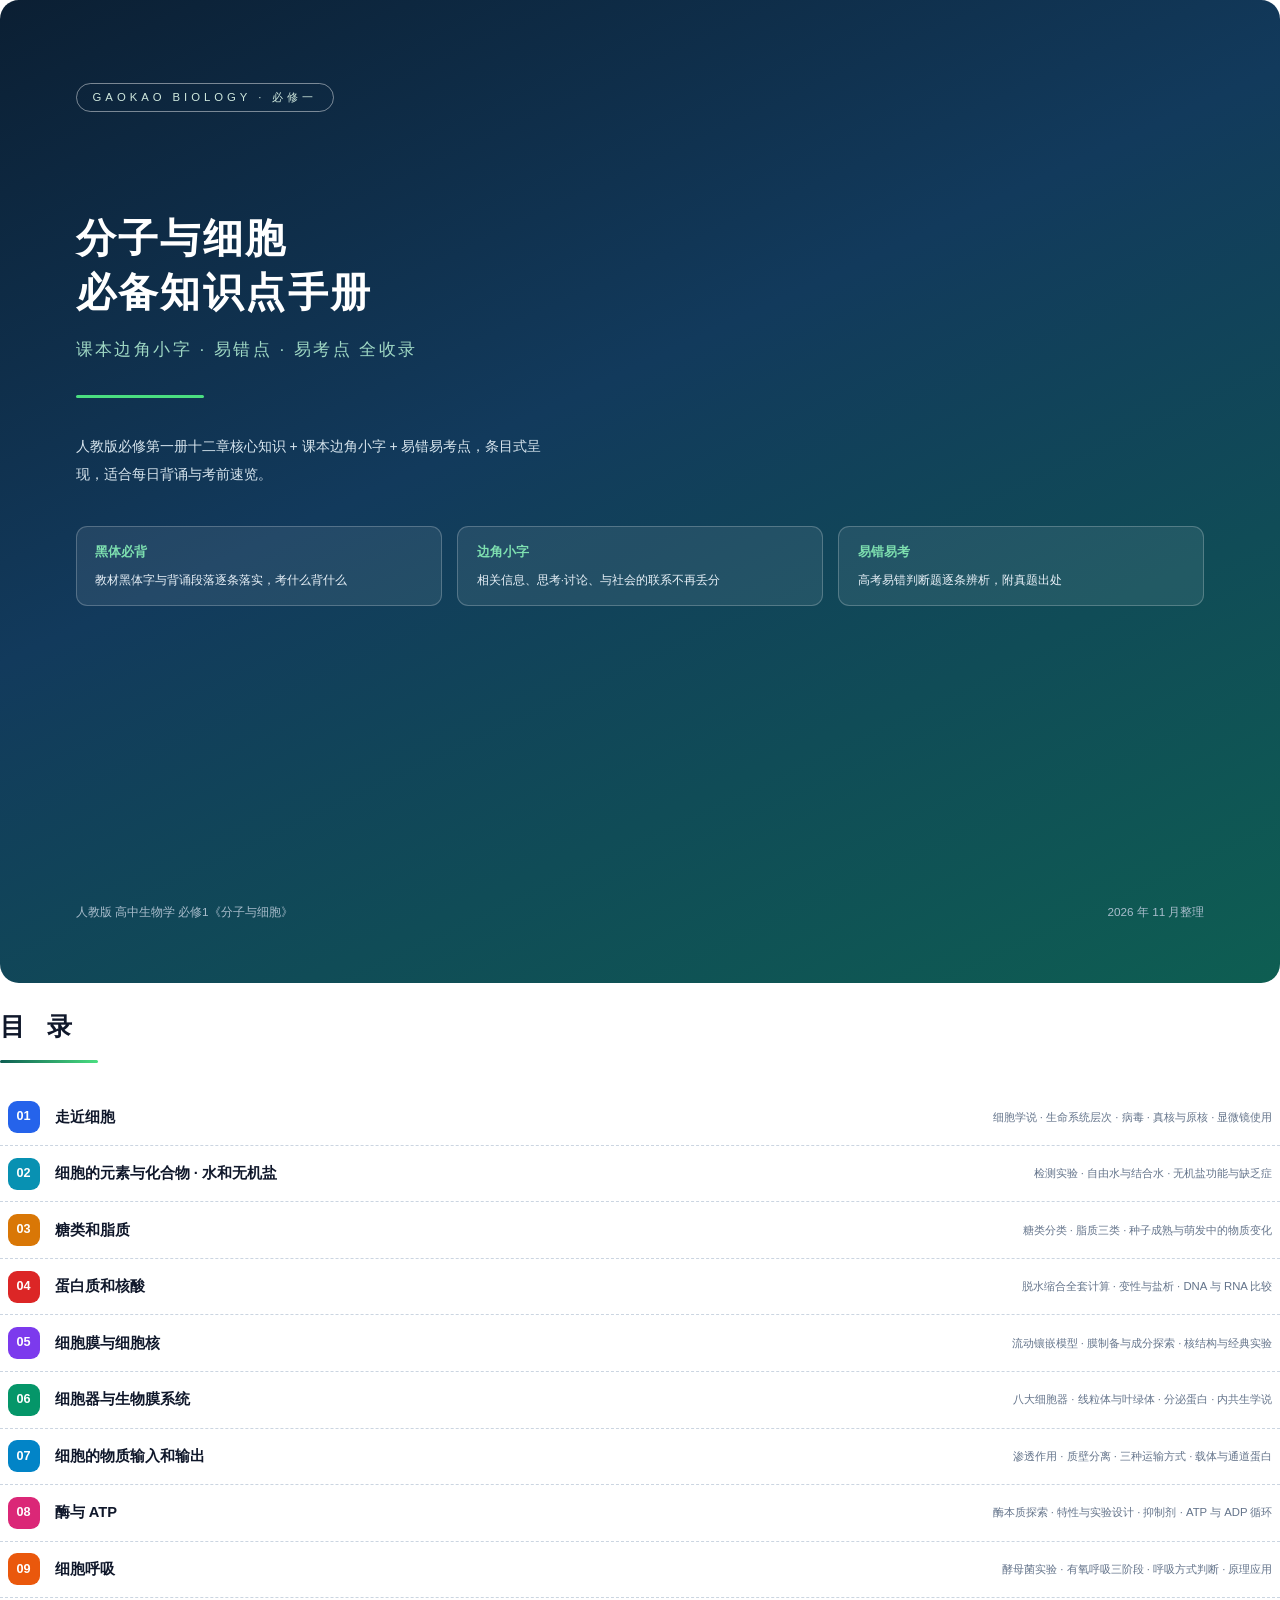
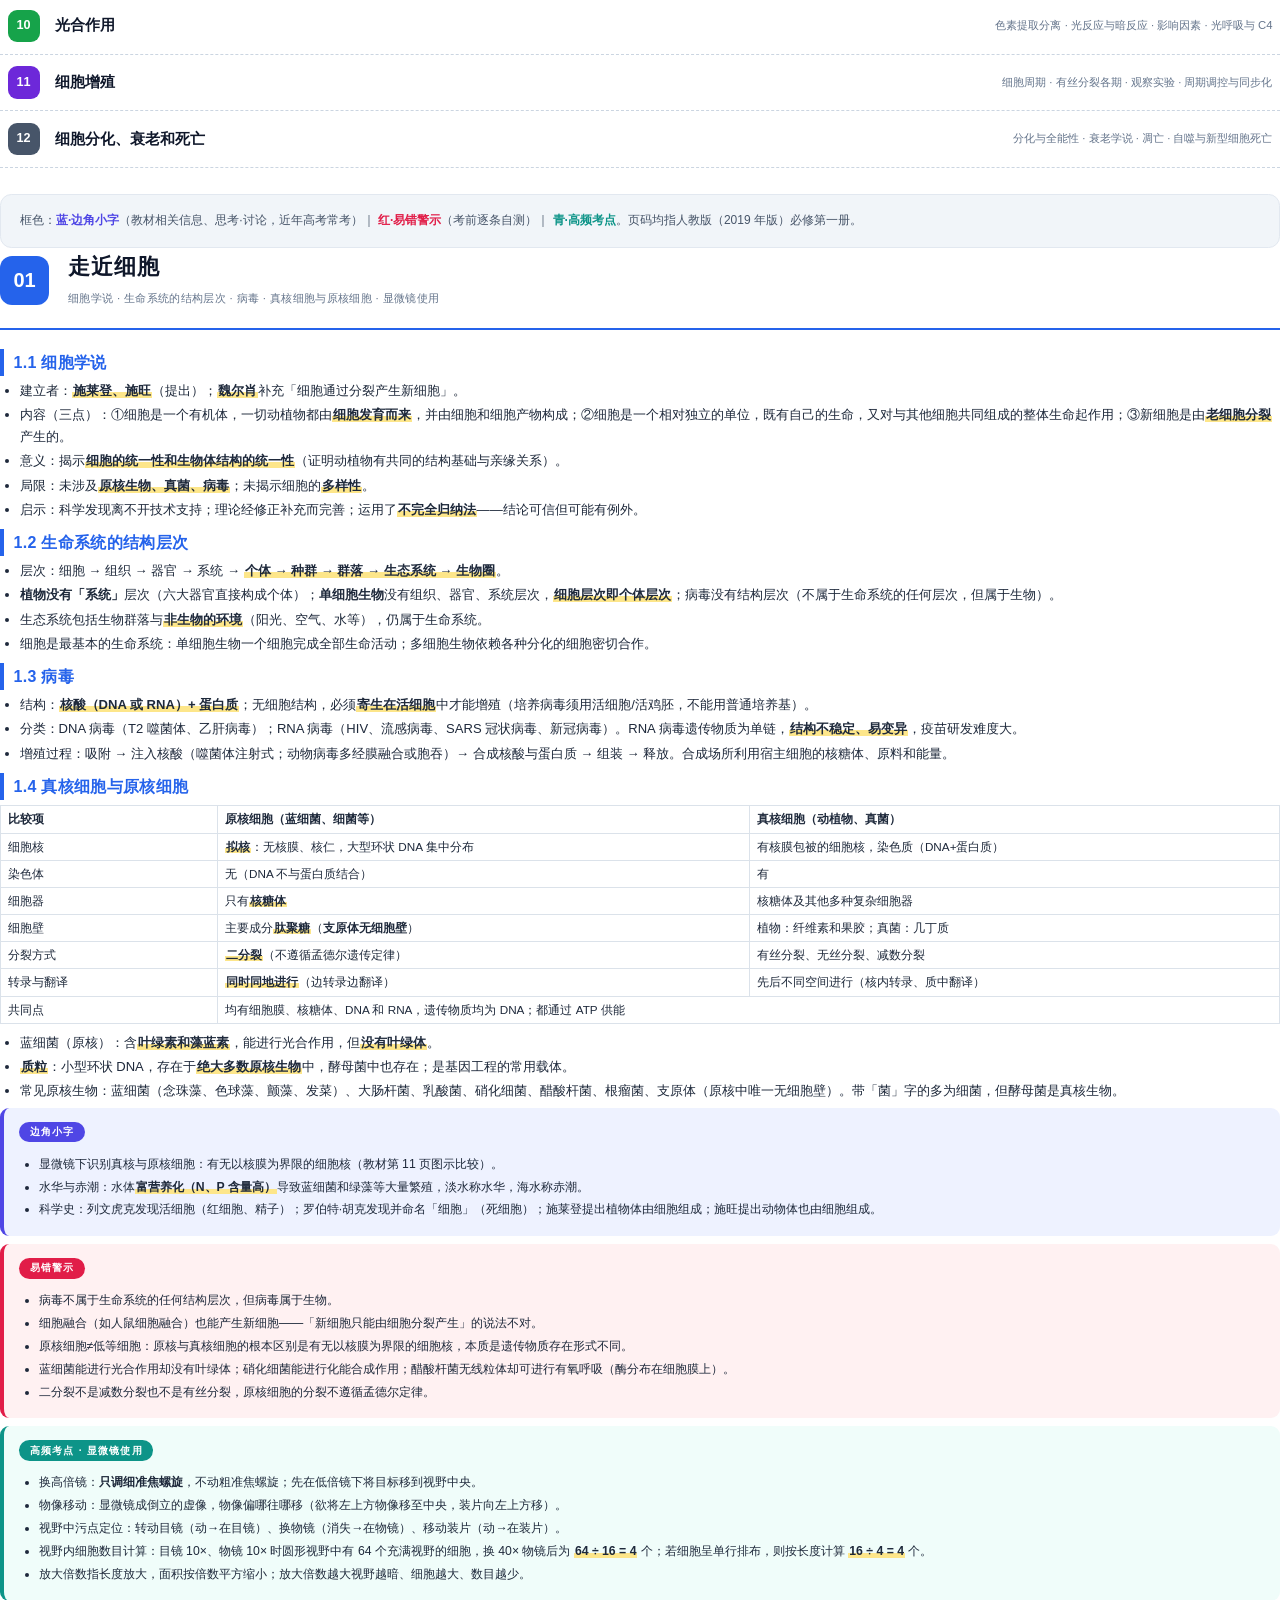
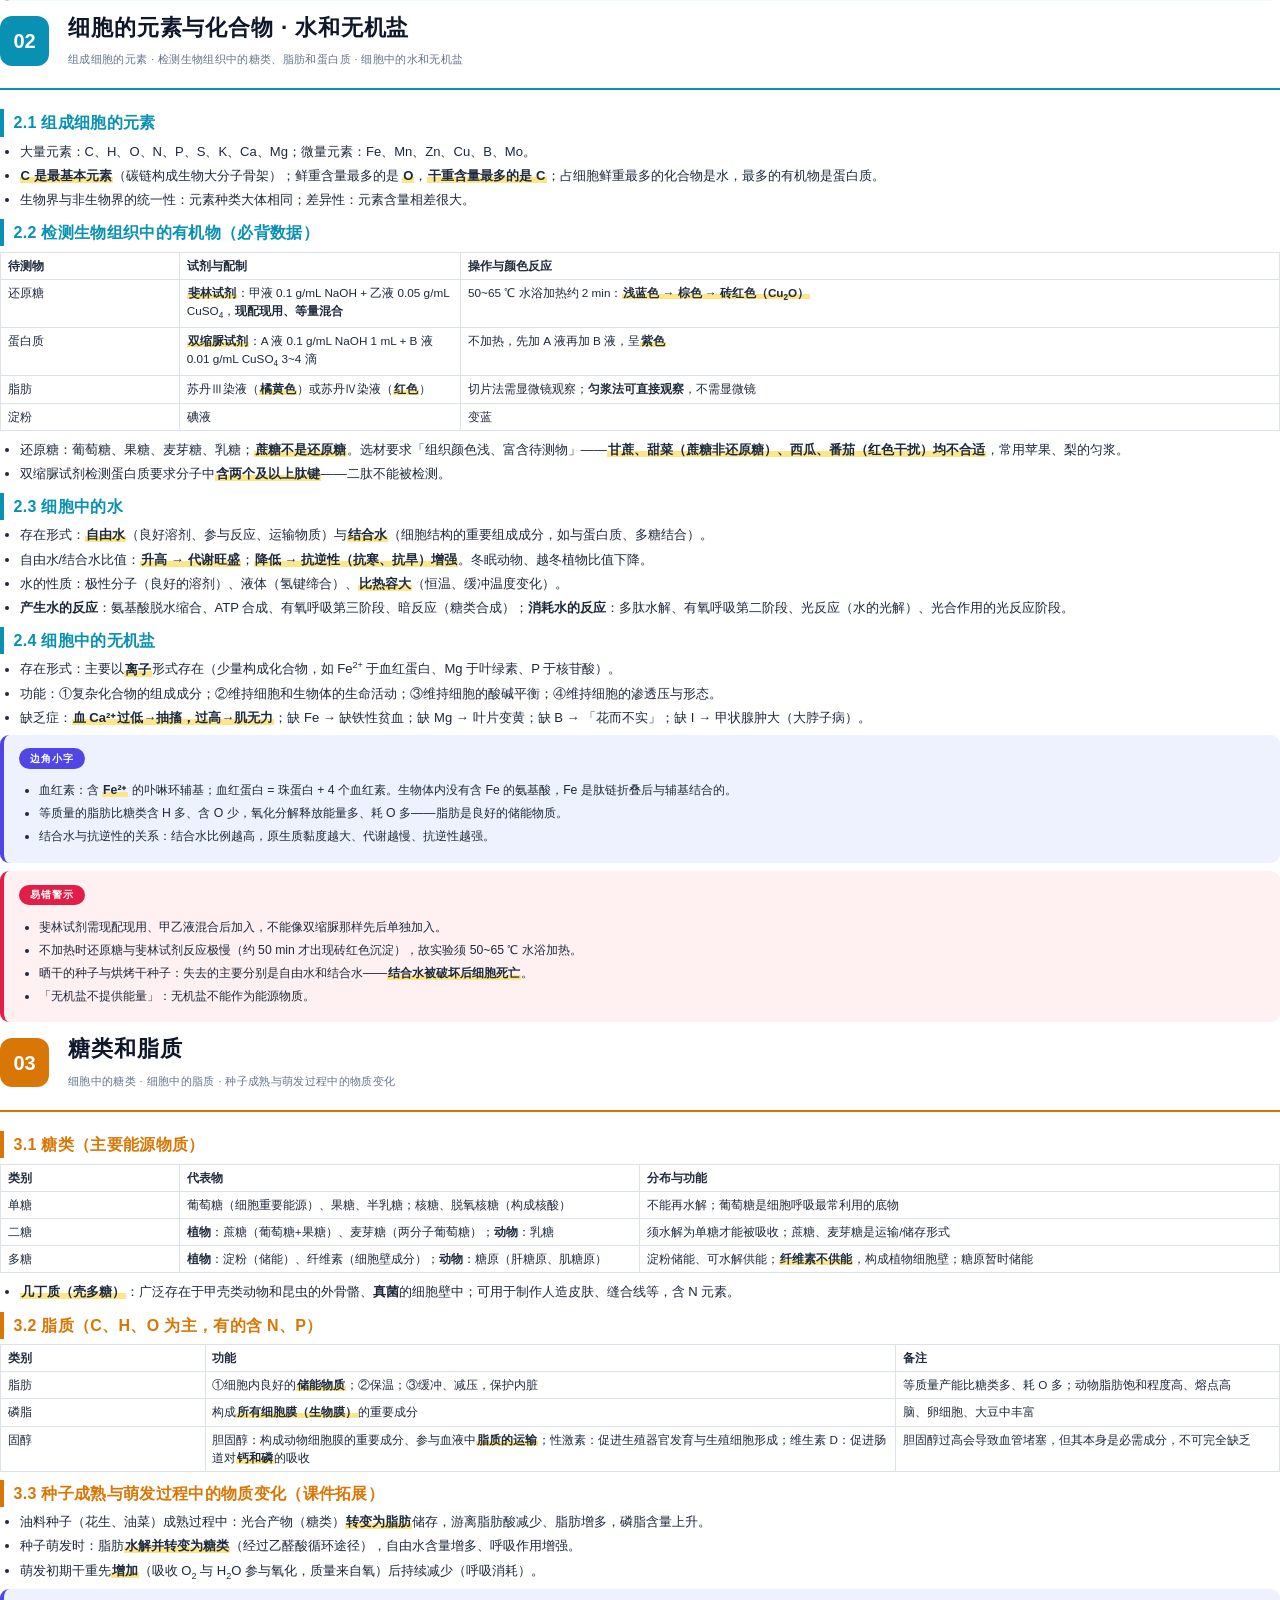
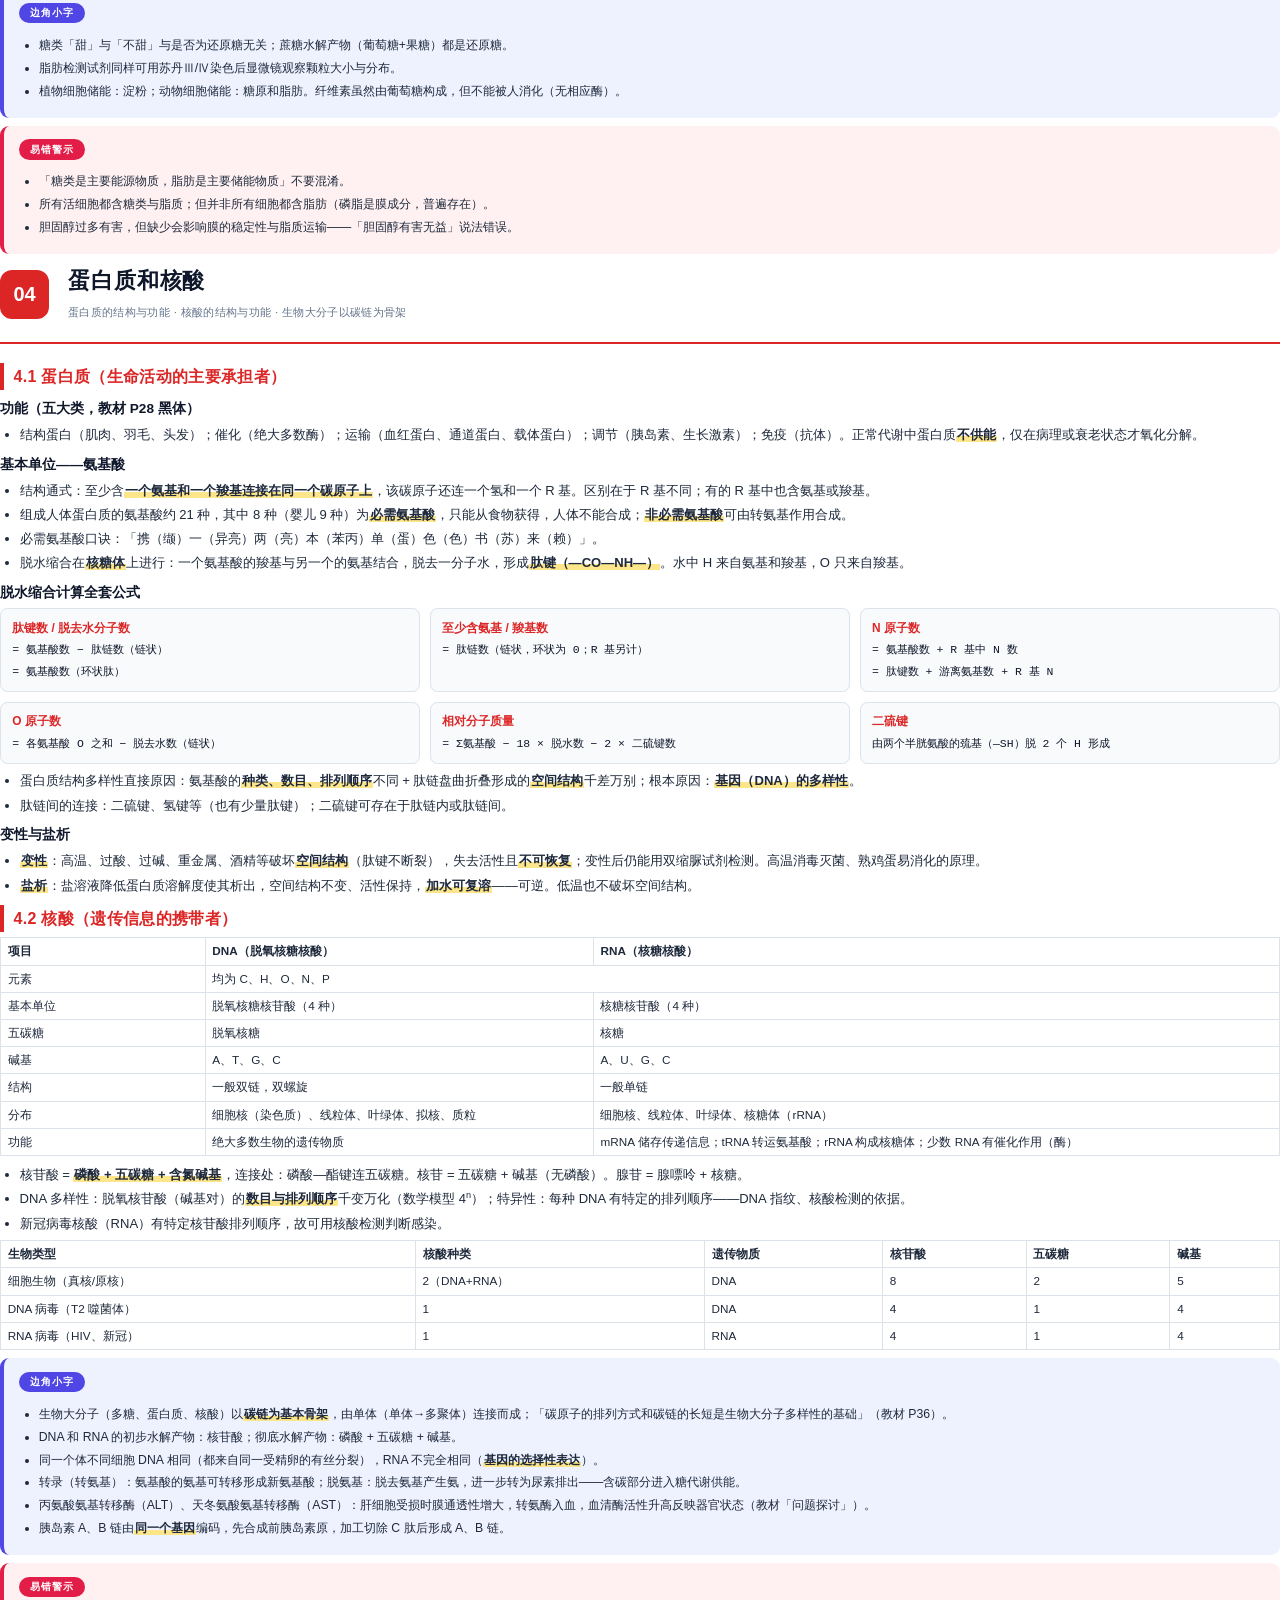
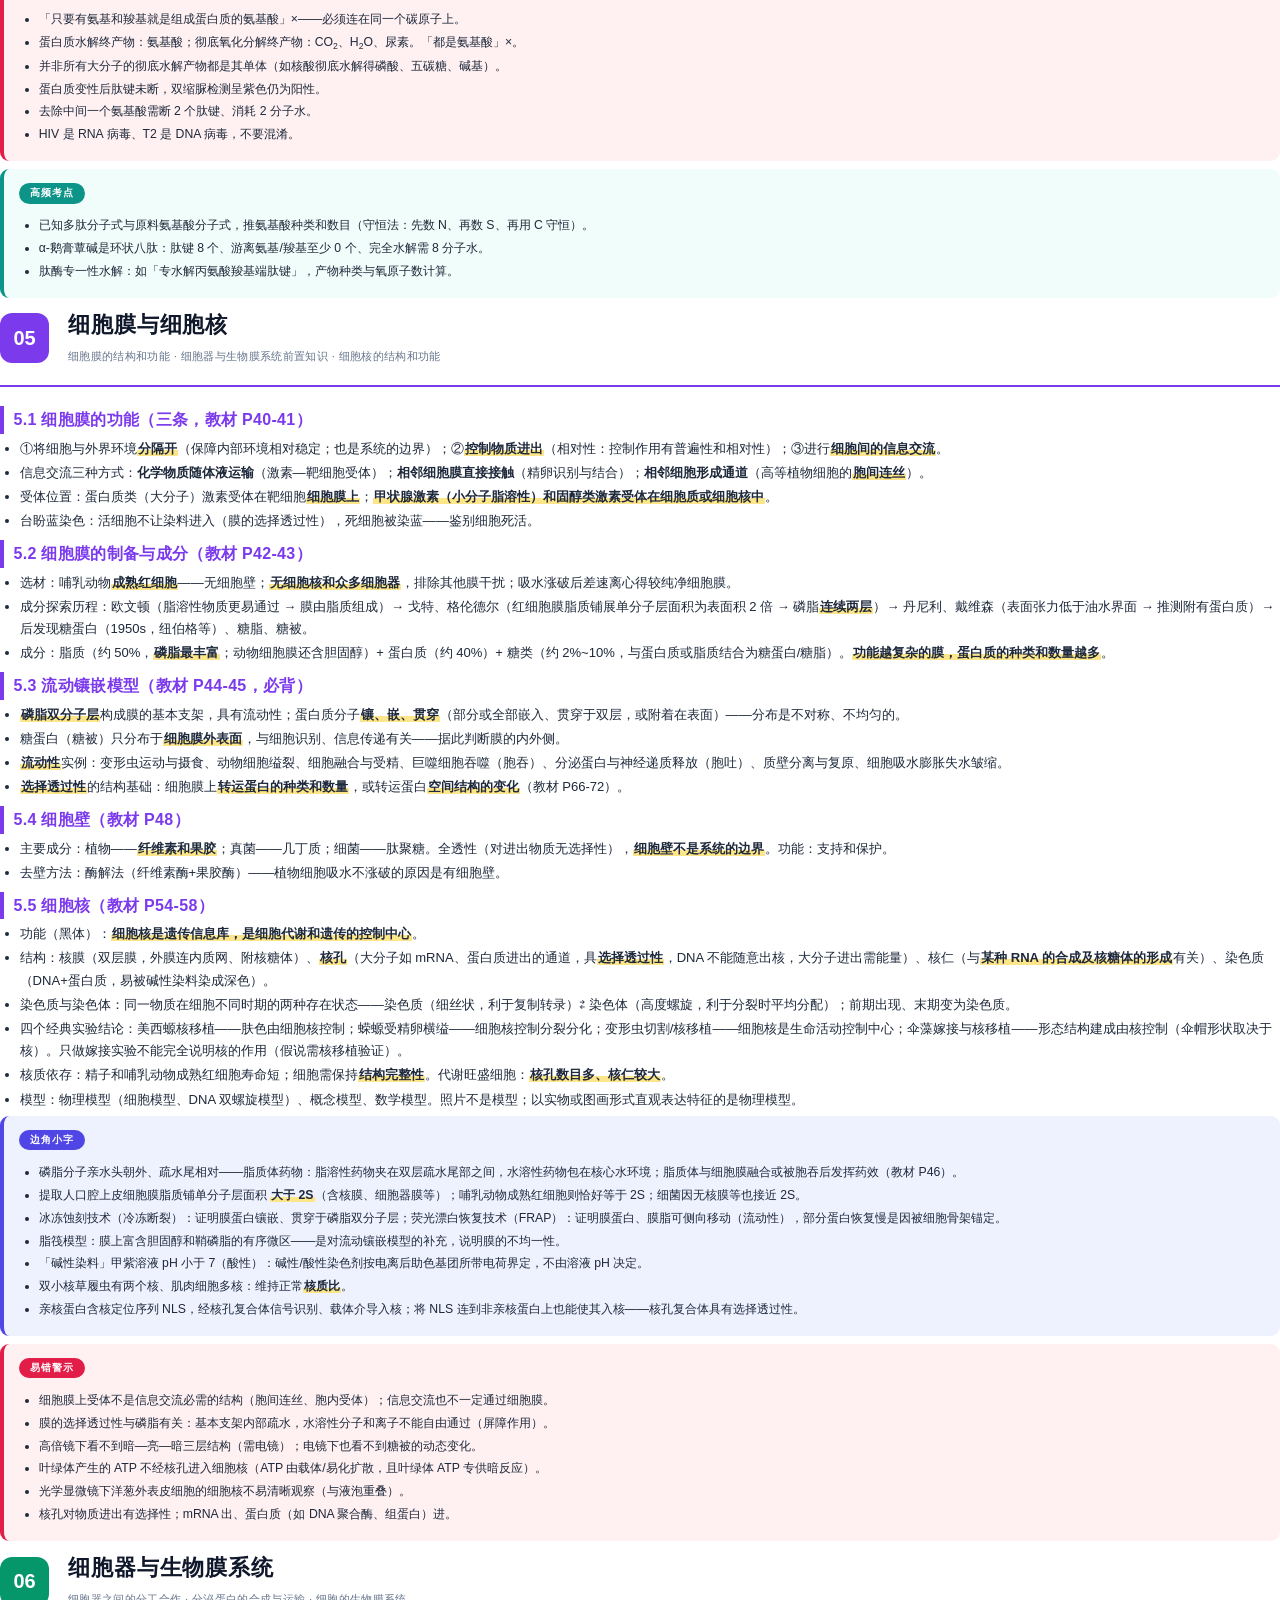
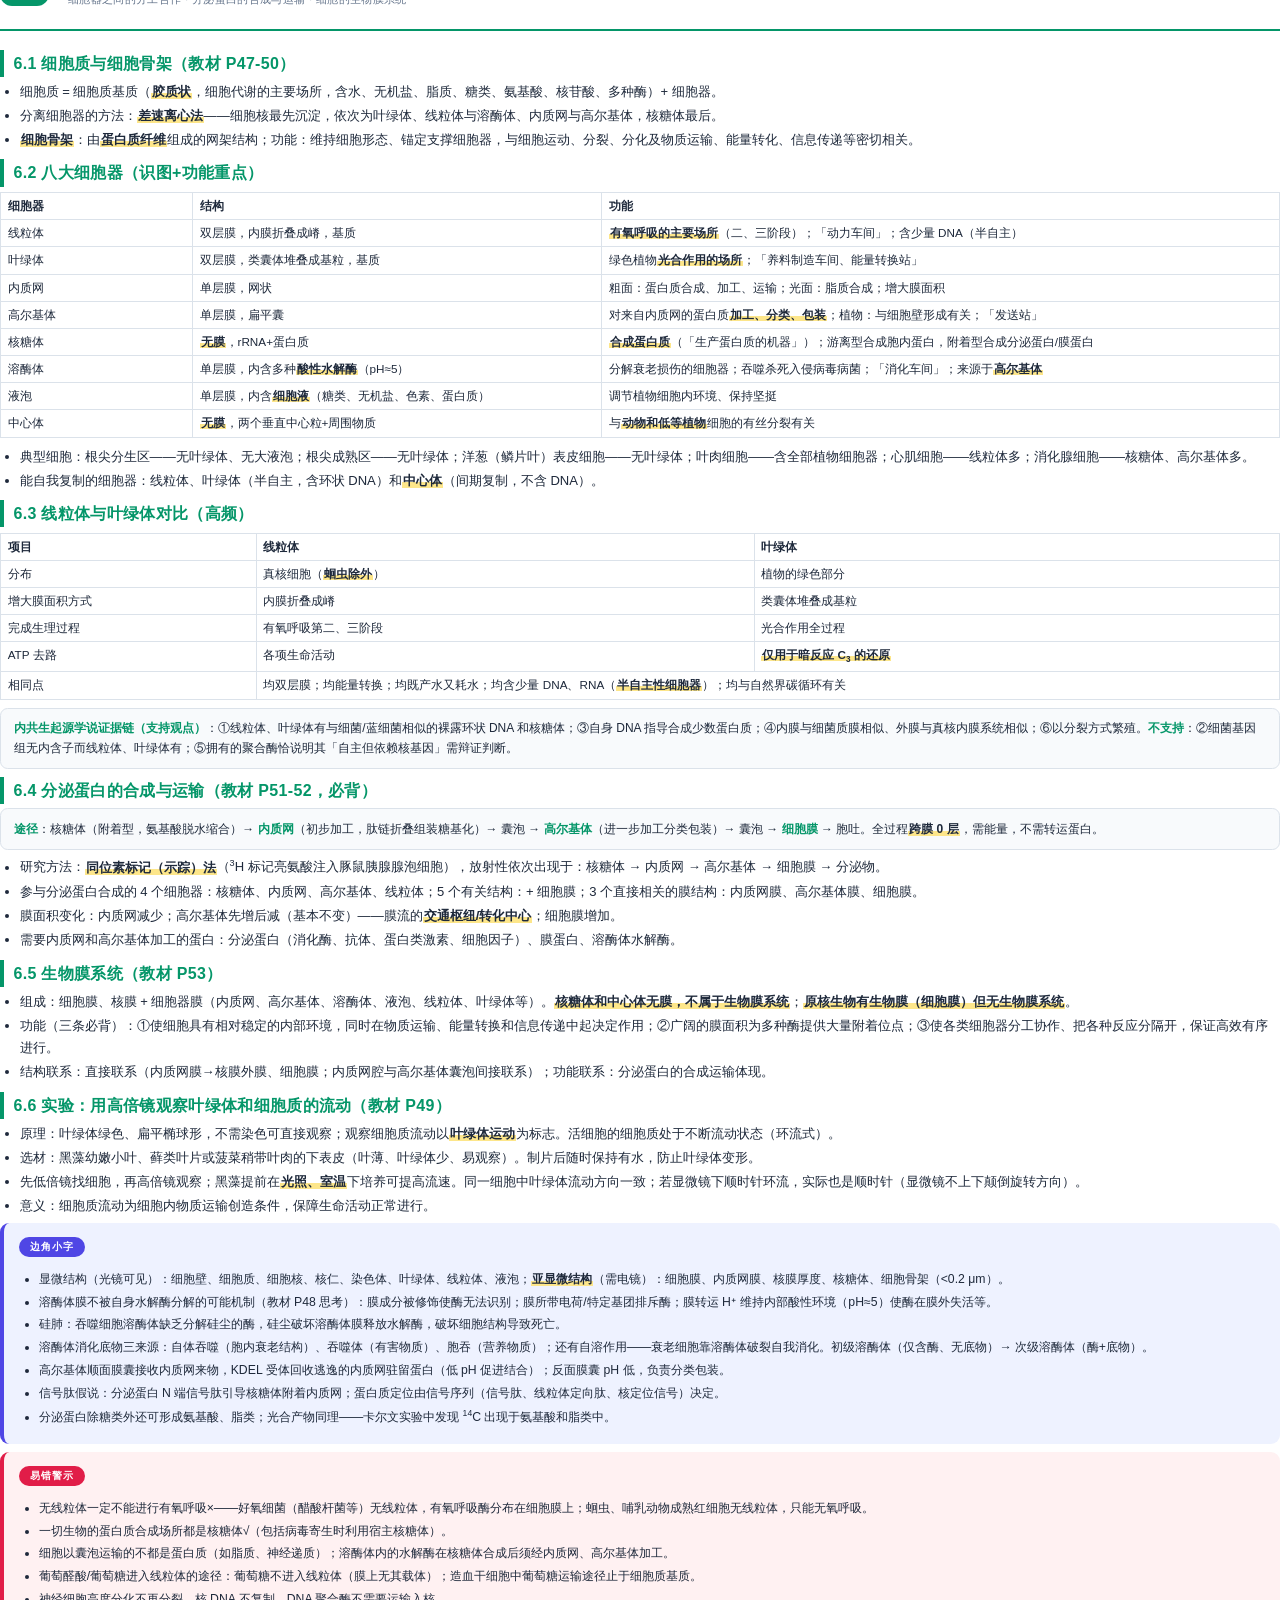
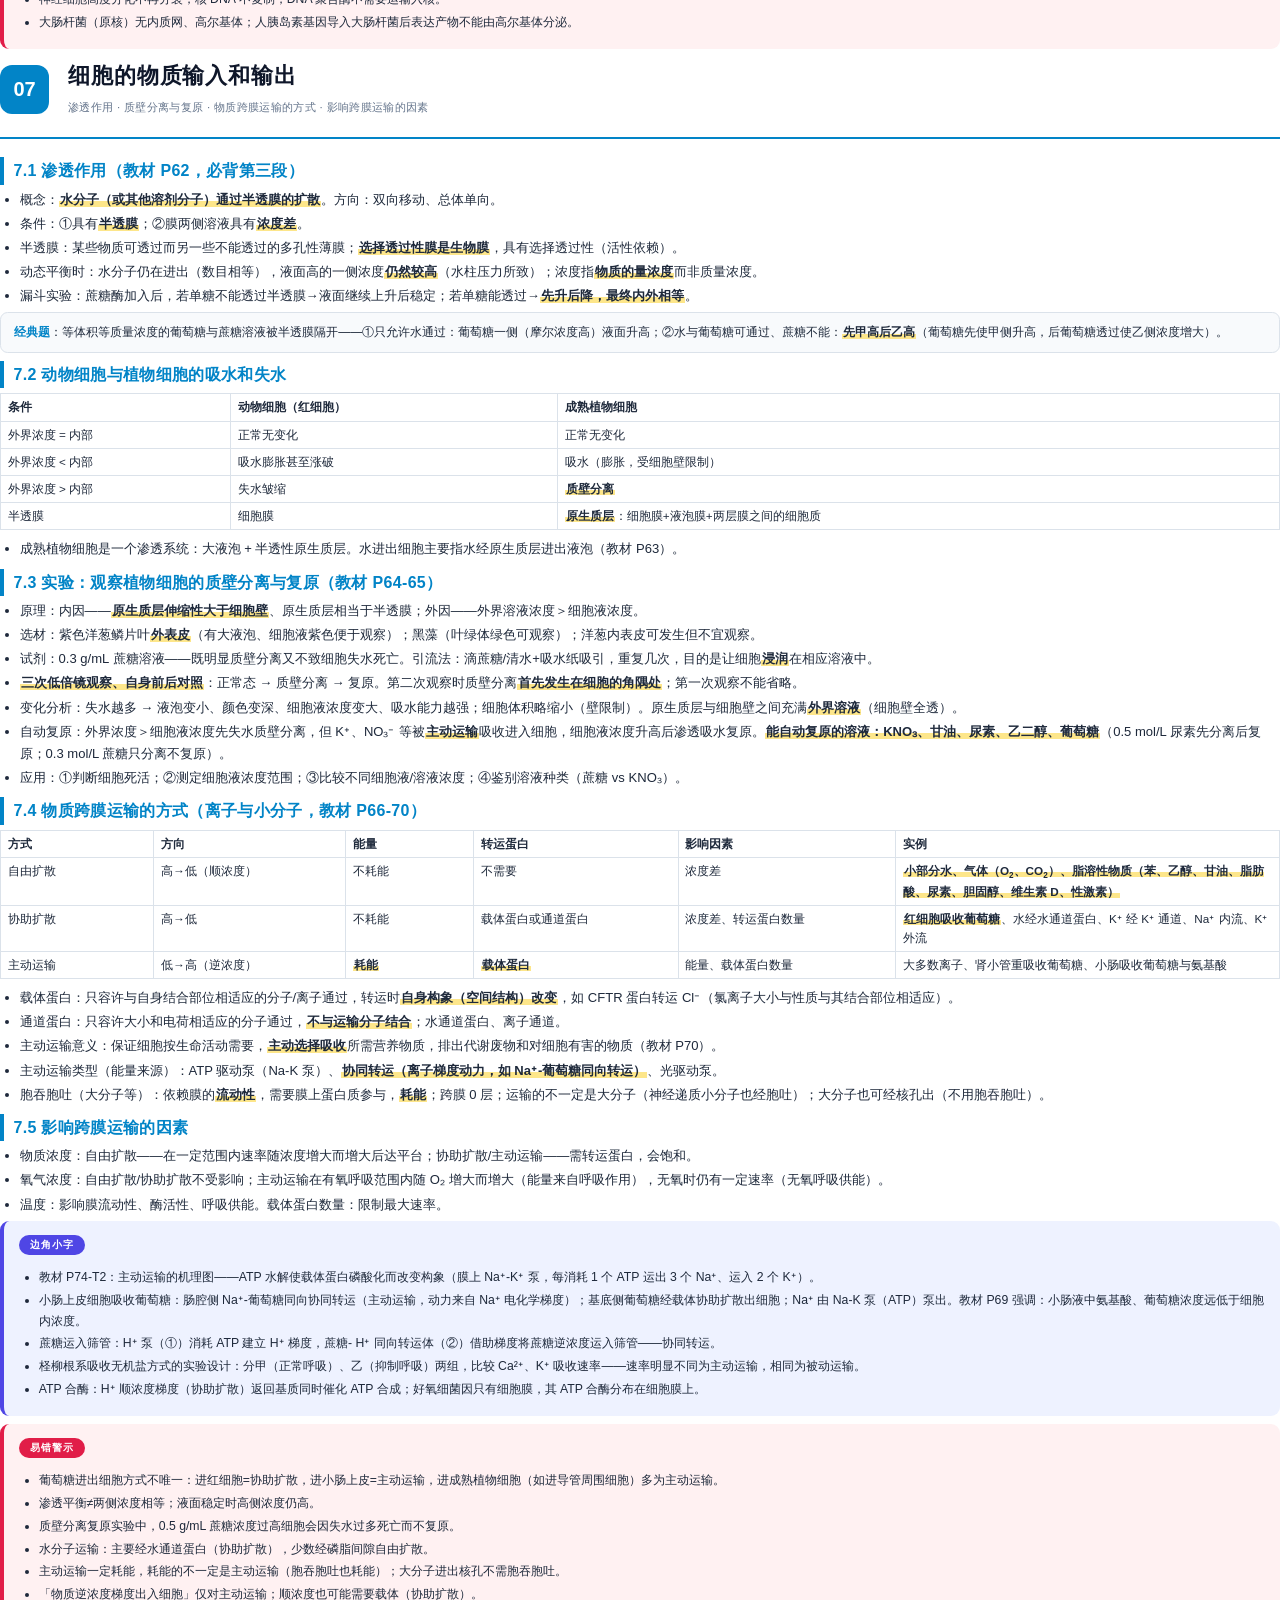
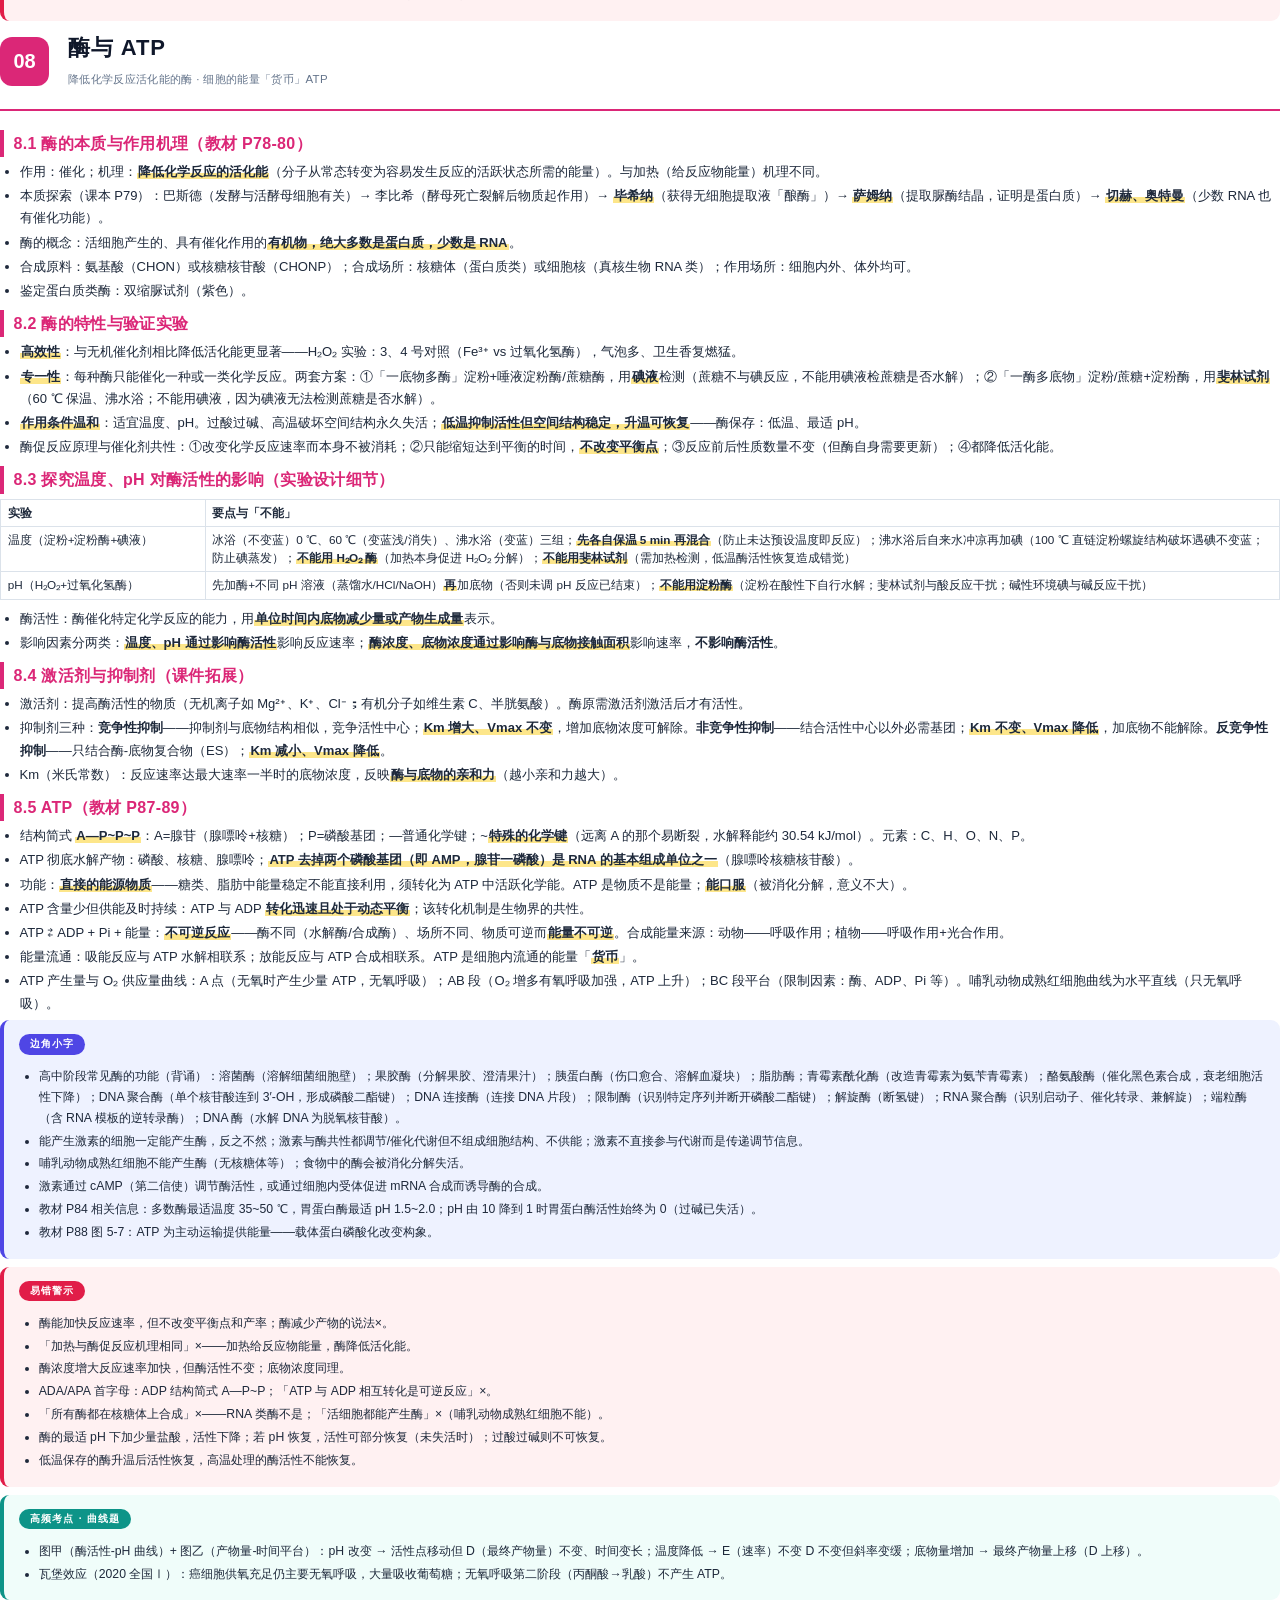
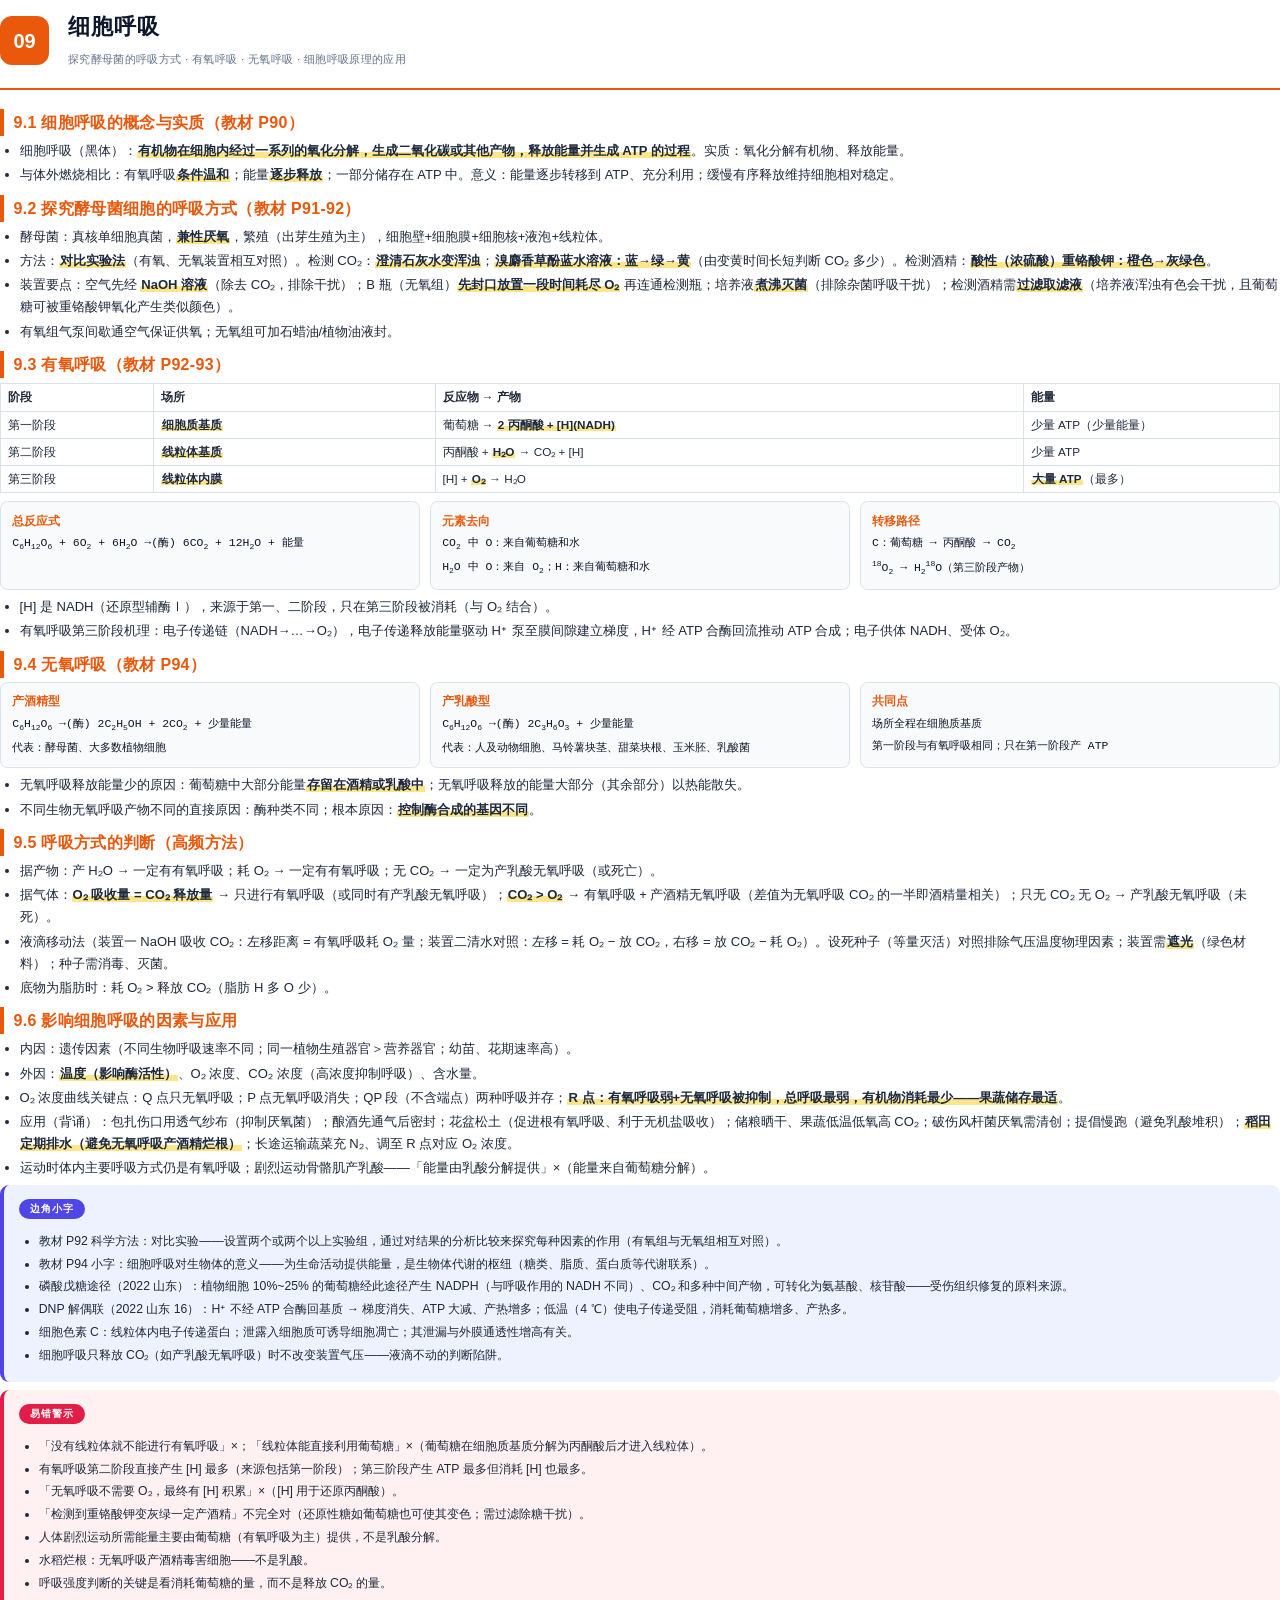
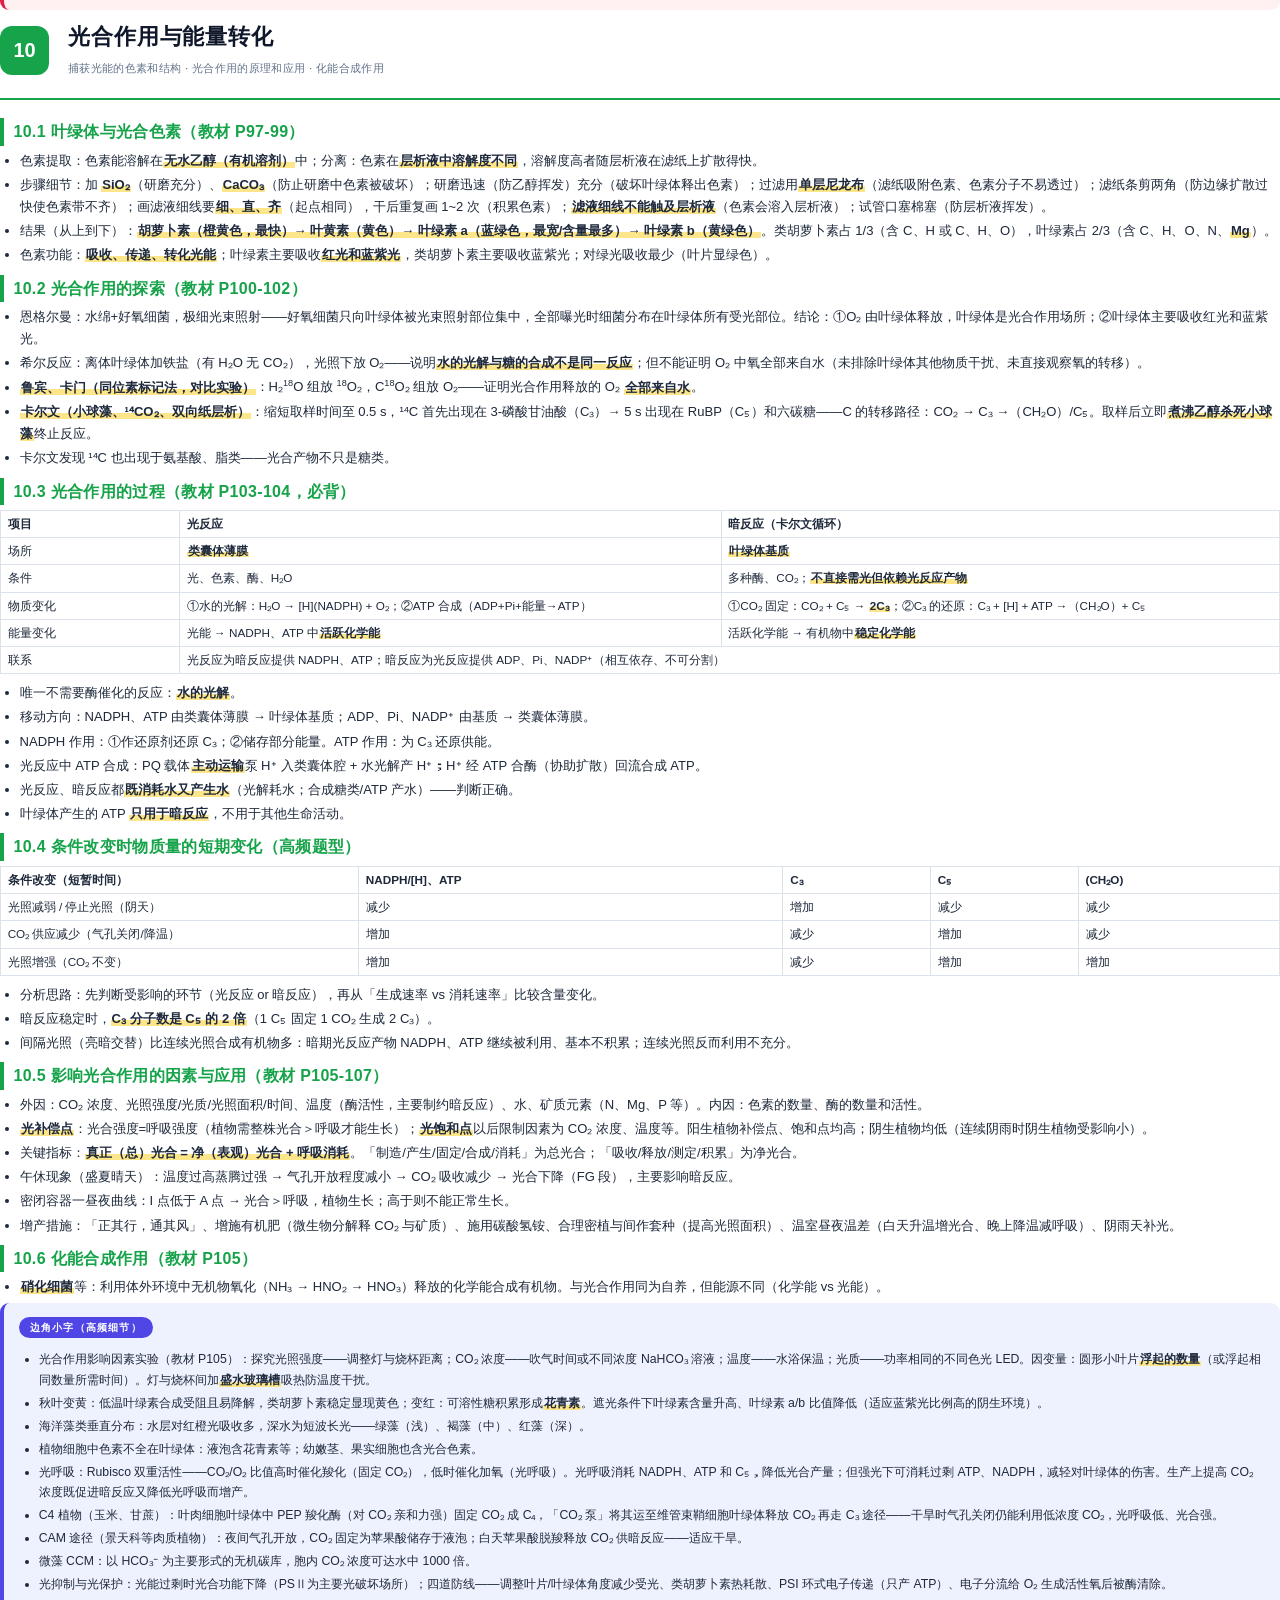
==== notes.html @ 14e88ca3 "高中生物必修1必备知识点手册（PDF+源文件）" ====
<!DOCTYPE html>
<html lang="zh-CN">
<head>
<meta charset="UTF-8">
<title>高中生物学 必修1《分子与细胞》必备知识点</title>
<style>
@page { size: A4; margin: 13mm 14mm 15mm; }
* { box-sizing: border-box; }
html, body { margin:0; padding:0; }
body {
  font-family: "PingFang SC","Hiragino Sans GB","Microsoft YaHei","Songti SC",sans-serif;
  color:#1e293b; font-size:9.8pt; line-height:1.7;
  -webkit-print-color-adjust: exact; print-color-adjust: exact;
}
p { margin: 3pt 0; }
h1,h2,h3 { margin:0; font-weight:700; }
ul,ol { margin:3pt 0 3pt 0; padding-left:1.5em; }
li { margin: 1.5pt 0; }
b { font-weight:600; }
sub,sup { font-size:70%; }
.k { font-weight:600; background: linear-gradient(transparent 62%, #fde68a 62%); padding:0 1px; }
table { border-collapse: collapse; width:100%; margin:4pt 0 6pt; }
th,td { border:0.6pt solid #dbe2ea; padding:3pt 5pt; vertical-align:top; font-size:8.8pt; line-height:1.55; text-align:left; }
th { font-weight:600; }

/* ---------- 封面 ---------- */
.cover {
  break-after: page; height: 260mm; border-radius: 5mm;
  background: linear-gradient(155deg, #0b1f33 0%, #123a5c 42%, #0e5e52 100%);
  color:#fff; padding: 22mm 20mm 16mm; display:flex; flex-direction:column;
}
.cv-badge { display:inline-block; align-self:flex-start; font-size:8.5pt; letter-spacing:.35em;
  border:1pt solid rgba(255,255,255,.45); border-radius:99px; padding:3pt 12pt; color:#cfe8dd; }
.cv-title { font-size:30pt; font-weight:700; line-height:1.35; margin-top:26mm; letter-spacing:.06em; }
.cv-title small { display:block; font-size:13pt; font-weight:500; color:#9fd8c4; margin-top:5mm; letter-spacing:.14em; }
.cv-line { width:34mm; height:2.6pt; background:#4ade80; margin:9mm 0; border-radius:2pt; }
.cv-desc { font-size:10.5pt; color:#d7e5ee; line-height:2; max-width:128mm; }
.cv-cards { display:flex; gap:4mm; margin-top:10mm; }
.cv-card { flex:1; background:rgba(255,255,255,.08); border:0.7pt solid rgba(255,255,255,.22);
  border-radius:3mm; padding:4mm 5mm; font-size:8.8pt; line-height:1.7; color:#e8f1f8; }
.cv-card b { display:block; color:#7ee0b0; font-size:9.5pt; margin-bottom:1.5mm; }
.cv-foot { margin-top:auto; display:flex; justify-content:space-between; align-items:flex-end;
  font-size:8.8pt; color:#a8bccb; }

/* ---------- 目录 ---------- */
.toc { break-after: page; padding-top:6mm; }
.toc h1 { font-size:19pt; color:#0f172a; letter-spacing:.3em; }
.toc-rule { width:26mm; height:2.4pt; background:linear-gradient(90deg,#0e5e52,#4ade80); border-radius:2pt; margin:3mm 0 7mm; }
.toc-row { display:flex; align-items:center; gap:4mm; padding:3.1mm 2mm; border-bottom:0.6pt dashed #cbd5e1; }
.toc-num { width:8.5mm; height:8.5mm; border-radius:2.4mm; color:#fff; font-weight:700; font-size:9.5pt;
  display:flex; align-items:center; justify-content:center; flex:none; }
.toc-t { font-weight:600; font-size:11pt; color:#0f172a; }
.toc-d { margin-left:auto; font-size:8.5pt; color:#64748b; text-align:right; max-width:118mm; }
.toc-note { margin-top:7mm; background:#f1f5f9; border:0.6pt solid #e2e8f0; border-radius:3mm; padding:4mm 5mm; font-size:9pt; color:#475569; line-height:1.8; }

/* ---------- 章节通用 ---------- */
.chapter { break-before: page; --ac:#2563EB; --acb: color-mix(in srgb, var(--ac) 9%, white); }
.ch-head { display:flex; align-items:center; gap:5mm; padding:0 0 4mm; border-bottom:2pt solid var(--ac); margin-bottom:5mm; }
.ch-num { width:13mm; height:13mm; border-radius:3.2mm; background:var(--ac); color:#fff;
  font-size:15pt; font-weight:700; display:flex; align-items:center; justify-content:center; flex:none; }
.ch-head h1 { font-size:16.5pt; color:#0f172a; letter-spacing:.04em; }
.ch-sub { font-size:8.6pt; color:#64748b; margin-top:1mm; letter-spacing:.03em; }

h2 { font-size:12pt; color:var(--ac); margin:6pt 0 3pt; padding-left:2.5mm; border-left:3.2pt solid var(--ac); letter-spacing:.02em; }
h3 { font-size:10.2pt; color:#0f172a; margin:5pt 0 2pt; }

/* 提示框 */
.bx { border-radius:2.4mm; padding:3.2mm 4mm 3.2mm 4mm; margin:4pt 0 6pt; break-inside:avoid; position:relative; }
.bx .bx-tag { display:inline-block; font-size:7.6pt; font-weight:700; letter-spacing:.12em; color:#fff;
  border-radius:99px; padding:1pt 8pt 1.5pt; margin-bottom:2mm; }
.bx p, .bx li { font-size:9.2pt; }
.note { background:#eef2ff; border-left:3pt solid #4F46E5; }
.note .bx-tag { background:#4F46E5; }
.warn { background:#fff1f2; border-left:3pt solid #E11D48; }
.warn .bx-tag { background:#E11D48; }
.exam { background:#f0fdfa; border-left:3pt solid #0D9488; }
.exam .bx-tag { background:#0D9488; }
.exp  { background:#faf5ff; border-left:3pt solid #9333EA; }
.exp  .bx-tag { background:#9333EA; }

/* 公式卡片 */
.fgrid { display:flex; flex-wrap:wrap; gap:2.5mm; margin:3pt 0 5pt; }
.fcard { flex:1 1 30%; background:#f8fafc; border:0.6pt solid #dbe2ea; border-radius:2mm;
  padding:2.5mm 3mm; font-size:8.9pt; line-height:1.6; break-inside:avoid; }
.fcard b { color:var(--ac); }
.fcard .fm { display:block; font-family:"Menlo","SF Mono",monospace; font-size:8.6pt; color:#0f172a; margin-top:1mm; }

/* 流程 */
.flow { background:#f8fafc; border:0.6pt solid #dbe2ea; border-radius:2mm; padding:2.5mm 3.5mm;
  font-size:9pt; margin:3pt 0 5pt; break-inside:avoid; }
.flow b { color:var(--ac); }

/* 章末小结 */
.recap { background:var(--acb); border:0.7pt solid var(--ac); border-radius:3mm; padding:3.5mm 4.5mm; margin-top:6pt; break-inside:avoid; }
.recap .bx-tag { display:inline-block; background:var(--ac); color:#fff; font-size:7.6pt; font-weight:700;
  letter-spacing:.12em; border-radius:99px; padding:1pt 8pt 1.5pt; margin-bottom:2mm; }
.recap p { font-size:9.2pt; }
</style>
</head>
<body>

<!-- ================= 封面 ================= -->
<section class="cover">
  <div>
    <span class="cv-badge">GAOKAO BIOLOGY · 必修一</span>
    <div class="cv-title">
      分子与细胞<br>必备知识点手册
      <small>课本边角小字 · 易错点 · 易考点 全收录</small>
    </div>
    <div class="cv-line"></div>
    <p class="cv-desc">
      人教版必修第一册十二章核心知识 + 课本边角小字 + 易错易考点，条目式呈现，适合每日背诵与考前速览。
    </p>
    <div class="cv-cards">
      <div class="cv-card"><b>黑体必背</b>教材黑体字与背诵段落逐条落实，考什么背什么</div>
      <div class="cv-card"><b>边角小字</b>相关信息、思考·讨论、与社会的联系不再丢分</div>
      <div class="cv-card"><b>易错易考</b>高考易错判断题逐条辨析，附真题出处</div>
    </div>
  </div>
  <div class="cv-foot">
    <span>人教版 高中生物学 必修1《分子与细胞》</span>
    <span>2026 年 11 月整理</span>
  </div>
</section>

<!-- ================= 目录 ================= -->
<section class="toc">
  <h1>目 录</h1>
  <div class="toc-rule"></div>
  <div class="toc-row"><div class="toc-num" style="background:#2563EB">01</div><div class="toc-t">走近细胞</div><div class="toc-d">细胞学说 · 生命系统层次 · 病毒 · 真核与原核 · 显微镜使用</div></div>
  <div class="toc-row"><div class="toc-num" style="background:#0891B2">02</div><div class="toc-t">细胞的元素与化合物 · 水和无机盐</div><div class="toc-d">检测实验 · 自由水与结合水 · 无机盐功能与缺乏症</div></div>
  <div class="toc-row"><div class="toc-num" style="background:#D97706">03</div><div class="toc-t">糖类和脂质</div><div class="toc-d">糖类分类 · 脂质三类 · 种子成熟与萌发中的物质变化</div></div>
  <div class="toc-row"><div class="toc-num" style="background:#DC2626">04</div><div class="toc-t">蛋白质和核酸</div><div class="toc-d">脱水缩合全套计算 · 变性与盐析 · DNA 与 RNA 比较</div></div>
  <div class="toc-row"><div class="toc-num" style="background:#7C3AED">05</div><div class="toc-t">细胞膜与细胞核</div><div class="toc-d">流动镶嵌模型 · 膜制备与成分探索 · 核结构与经典实验</div></div>
  <div class="toc-row"><div class="toc-num" style="background:#059669">06</div><div class="toc-t">细胞器与生物膜系统</div><div class="toc-d">八大细胞器 · 线粒体与叶绿体 · 分泌蛋白 · 内共生学说</div></div>
  <div class="toc-row"><div class="toc-num" style="background:#0284C7">07</div><div class="toc-t">细胞的物质输入和输出</div><div class="toc-d">渗透作用 · 质壁分离 · 三种运输方式 · 载体与通道蛋白</div></div>
  <div class="toc-row"><div class="toc-num" style="background:#DB2777">08</div><div class="toc-t">酶与 ATP</div><div class="toc-d">酶本质探索 · 特性与实验设计 · 抑制剂 · ATP 与 ADP 循环</div></div>
  <div class="toc-row"><div class="toc-num" style="background:#EA580C">09</div><div class="toc-t">细胞呼吸</div><div class="toc-d">酵母菌实验 · 有氧呼吸三阶段 · 呼吸方式判断 · 原理应用</div></div>
  <div class="toc-row"><div class="toc-num" style="background:#16A34A">10</div><div class="toc-t">光合作用</div><div class="toc-d">色素提取分离 · 光反应与暗反应 · 影响因素 · 光呼吸与 C4</div></div>
  <div class="toc-row"><div class="toc-num" style="background:#6D28D9">11</div><div class="toc-t">细胞增殖</div><div class="toc-d">细胞周期 · 有丝分裂各期 · 观察实验 · 周期调控与同步化</div></div>
  <div class="toc-row"><div class="toc-num" style="background:#475569">12</div><div class="toc-t">细胞分化、衰老和死亡</div><div class="toc-d">分化与全能性 · 衰老学说 · 凋亡 · 自噬与新型细胞死亡</div></div>
  <div class="toc-note">
    框色：<b style="color:#4F46E5">蓝·边角小字</b>（教材相关信息、思考·讨论，近年高考常考）｜
    <b style="color:#E11D48">红·易错警示</b>（考前逐条自测）｜
    <b style="color:#0D9488">青·高频考点</b>。页码均指人教版（2019 年版）必修第一册。
  </div>
</section>

<!-- ================= 01 走近细胞 ================= -->
<section class="chapter" style="--ac:#2563EB">
  <header class="ch-head">
    <div class="ch-num">01</div>
    <div><h1>走近细胞</h1><p class="ch-sub">细胞学说 · 生命系统的结构层次 · 病毒 · 真核细胞与原核细胞 · 显微镜使用</p></div>
  </header>

  <h2>1.1 细胞学说</h2>
  <ul>
    <li>建立者：<span class="k">施莱登、施旺</span>（提出）；<span class="k">魏尔肖</span>补充「细胞通过分裂产生新细胞」。</li>
    <li>内容（三点）：①细胞是一个有机体，一切动植物都由<span class="k">细胞发育而来</span>，并由细胞和细胞产物构成；②细胞是一个相对独立的单位，既有自己的生命，又对与其他细胞共同组成的整体生命起作用；③新细胞是由<span class="k">老细胞分裂</span>产生的。</li>
    <li>意义：揭示<span class="k">细胞的统一性和生物体结构的统一性</span>（证明动植物有共同的结构基础与亲缘关系）。</li>
    <li>局限：未涉及<span class="k">原核生物、真菌、病毒</span>；未揭示细胞的<span class="k">多样性</span>。</li>
    <li>启示：科学发现离不开技术支持；理论经修正补充而完善；运用了<span class="k">不完全归纳法</span>——结论可信但可能有例外。</li>
  </ul>

  <h2>1.2 生命系统的结构层次</h2>
  <ul>
    <li>层次：细胞 → 组织 → 器官 → 系统 → <span class="k">个体 → 种群 → 群落 → 生态系统 → 生物圈</span>。</li>
    <li><b>植物没有「系统」</b>层次（六大器官直接构成个体）；<b>单细胞生物</b>没有组织、器官、系统层次，<span class="k">细胞层次即个体层次</span>；病毒没有结构层次（不属于生命系统的任何层次，但属于生物）。</li>
    <li>生态系统包括生物群落与<span class="k">非生物的环境</span>（阳光、空气、水等），仍属于生命系统。</li>
    <li>细胞是最基本的生命系统：单细胞生物一个细胞完成全部生命活动；多细胞生物依赖各种分化的细胞密切合作。</li>
  </ul>

  <h2>1.3 病毒</h2>
  <ul>
    <li>结构：<span class="k">核酸（DNA 或 RNA）+ 蛋白质</span>；无细胞结构，必须<span class="k">寄生在活细胞</span>中才能增殖（培养病毒须用活细胞/活鸡胚，不能用普通培养基）。</li>
    <li>分类：DNA 病毒（T2 噬菌体、乙肝病毒）；RNA 病毒（HIV、流感病毒、SARS 冠状病毒、新冠病毒）。RNA 病毒遗传物质为单链，<span class="k">结构不稳定、易变异</span>，疫苗研发难度大。</li>
    <li>增殖过程：吸附 → 注入核酸（噬菌体注射式；动物病毒多经膜融合或胞吞）→ 合成核酸与蛋白质 → 组装 → 释放。合成场所利用宿主细胞的核糖体、原料和能量。</li>
  </ul>

  <h2>1.4 真核细胞与原核细胞</h2>
  <table class="t">
    <tr><th style="width:17%">比较项</th><th>原核细胞（蓝细菌、细菌等）</th><th>真核细胞（动植物、真菌）</th></tr>
    <tr><td>细胞核</td><td><span class="k">拟核</span>：无核膜、核仁，大型环状 DNA 集中分布</td><td>有核膜包被的细胞核，染色质（DNA+蛋白质）</td></tr>
    <tr><td>染色体</td><td>无（DNA 不与蛋白质结合）</td><td>有</td></tr>
    <tr><td>细胞器</td><td>只有<span class="k">核糖体</span></td><td>核糖体及其他多种复杂细胞器</td></tr>
    <tr><td>细胞壁</td><td>主要成分<span class="k">肽聚糖</span>（<b>支原体无细胞壁</b>）</td><td>植物：纤维素和果胶；真菌：几丁质</td></tr>
    <tr><td>分裂方式</td><td><span class="k">二分裂</span>（不遵循孟德尔遗传定律）</td><td>有丝分裂、无丝分裂、减数分裂</td></tr>
    <tr><td>转录与翻译</td><td><span class="k">同时同地进行</span>（边转录边翻译）</td><td>先后不同空间进行（核内转录、质中翻译）</td></tr>
    <tr><td>共同点</td><td colspan="2">均有细胞膜、核糖体、DNA 和 RNA，遗传物质均为 DNA；都通过 ATP 供能</td></tr>
  </table>
  <ul>
    <li>蓝细菌（原核）：含<span class="k">叶绿素和藻蓝素</span>，能进行光合作用，但<span class="k">没有叶绿体</span>。</li>
    <li><span class="k">质粒</span>：小型环状 DNA，存在于<span class="k">绝大多数原核生物</span>中，酵母菌中也存在；是基因工程的常用载体。</li>
    <li>常见原核生物：蓝细菌（念珠藻、色球藻、颤藻、发菜）、大肠杆菌、乳酸菌、硝化细菌、醋酸杆菌、根瘤菌、支原体（原核中唯一无细胞壁）。带「菌」字的多为细菌，但酵母菌是真核生物。</li>
  </ul>

  <div class="bx note"><span class="bx-tag">边角小字</span>
    <ul>
      <li>显微镜下识别真核与原核细胞：有无以核膜为界限的细胞核（教材第 11 页图示比较）。</li>
      <li>水华与赤潮：水体<span class="k">富营养化（N、P 含量高）</span>导致蓝细菌和绿藻等大量繁殖，淡水称水华，海水称赤潮。</li>
      <li>科学史：列文虎克发现活细胞（红细胞、精子）；罗伯特·胡克发现并命名「细胞」（死细胞）；施莱登提出植物体由细胞组成；施旺提出动物体也由细胞组成。</li>
    </ul>
  </div>

  <div class="bx warn"><span class="bx-tag">易错警示</span>
    <ul>
      <li>病毒不属于生命系统的任何结构层次，但病毒属于生物。</li>
      <li>细胞融合（如人鼠细胞融合）也能产生新细胞——「新细胞只能由细胞分裂产生」的说法不对。</li>
      <li>原核细胞≠低等细胞：原核与真核细胞的根本区别是有无以核膜为界限的细胞核，本质是遗传物质存在形式不同。</li>
      <li>蓝细菌能进行光合作用却没有叶绿体；硝化细菌能进行化能合成作用；醋酸杆菌无线粒体却可进行有氧呼吸（酶分布在细胞膜上）。</li>
      <li>二分裂不是减数分裂也不是有丝分裂，原核细胞的分裂不遵循孟德尔定律。</li>
    </ul>
  </div>

  <div class="bx exam"><span class="bx-tag">高频考点 · 显微镜使用</span>
    <ul>
      <li>换高倍镜：<b>只调细准焦螺旋</b>，不动粗准焦螺旋；先在低倍镜下将目标移到视野中央。</li>
      <li>物像移动：显微镜成倒立的虚像，物像偏哪往哪移（欲将左上方物像移至中央，装片向左上方移）。</li>
      <li>视野中污点定位：转动目镜（动→在目镜）、换物镜（消失→在物镜）、移动装片（动→在装片）。</li>
      <li>视野内细胞数目计算：目镜 10×、物镜 10× 时圆形视野中有 64 个充满视野的细胞，换 40× 物镜后为 <span class="k">64 ÷ 16 = 4</span> 个；若细胞呈单行排布，则按长度计算 <span class="k">16 ÷ 4 = 4</span> 个。</li>
      <li>放大倍数指长度放大，面积按倍数平方缩小；放大倍数越大视野越暗、细胞越大、数目越少。</li>
    </ul>
  </div>

</section>

<!-- ================= 02 元素化合物 ================= -->
<section class="chapter" style="--ac:#0891B2">
  <header class="ch-head">
    <div class="ch-num">02</div>
    <div><h1>细胞的元素与化合物 · 水和无机盐</h1><p class="ch-sub">组成细胞的元素 · 检测生物组织中的糖类、脂肪和蛋白质 · 细胞中的水和无机盐</p></div>
  </header>

  <h2>2.1 组成细胞的元素</h2>
  <ul>
    <li>大量元素：C、H、O、N、P、S、K、Ca、Mg；微量元素：Fe、Mn、Zn、Cu、B、Mo。</li>
    <li><span class="k">C 是最基本元素</span>（碳链构成生物大分子骨架）；鲜重含量最多的是 <span class="k">O</span>，<span class="k">干重含量最多的是 C</span>；占细胞鲜重最多的化合物是水，最多的有机物是蛋白质。</li>
    <li>生物界与非生物界的统一性：元素种类大体相同；差异性：元素含量相差很大。</li>
  </ul>

  <h2>2.2 检测生物组织中的有机物（必背数据）</h2>
  <table class="t">
    <tr><th style="width:14%">待测物</th><th style="width:22%">试剂与配制</th><th>操作与颜色反应</th></tr>
    <tr><td>还原糖</td><td><span class="k">斐林试剂</span>：甲液 0.1 g/mL NaOH + 乙液 0.05 g/mL CuSO<sub>4</sub>，<b>现配现用、等量混合</b></td><td>50~65 ℃ 水浴加热约 2 min：<span class="k">浅蓝色 → 棕色 → 砖红色（Cu<sub>2</sub>O）</span></td></tr>
    <tr><td>蛋白质</td><td><span class="k">双缩脲试剂</span>：A 液 0.1 g/mL NaOH 1 mL + B 液 0.01 g/mL CuSO<sub>4</sub> 3~4 滴</td><td>不加热，先加 A 液再加 B 液，呈<span class="k">紫色</span></td></tr>
    <tr><td>脂肪</td><td>苏丹Ⅲ染液（<span class="k">橘黄色</span>）或苏丹Ⅳ染液（<span class="k">红色</span>）</td><td>切片法需显微镜观察；<b>匀浆法可直接观察</b>，不需显微镜</td></tr>
    <tr><td>淀粉</td><td>碘液</td><td>变蓝</td></tr>
  </table>
  <ul>
    <li>还原糖：葡萄糖、果糖、麦芽糖、乳糖；<span class="k">蔗糖不是还原糖</span>。选材要求「组织颜色浅、富含待测物」——<span class="k">甘蔗、甜菜（蔗糖非还原糖）、西瓜、番茄（红色干扰）均不合适</span>，常用苹果、梨的匀浆。</li>
    <li>双缩脲试剂检测蛋白质要求分子中<span class="k">含两个及以上肽键</span>——二肽不能被检测。</li>
  </ul>

  <h2>2.3 细胞中的水</h2>
  <ul>
    <li>存在形式：<span class="k">自由水</span>（良好溶剂、参与反应、运输物质）与<span class="k">结合水</span>（细胞结构的重要组成成分，如与蛋白质、多糖结合）。</li>
    <li>自由水/结合水比值：<span class="k">升高 → 代谢旺盛</span>；<span class="k">降低 → 抗逆性（抗寒、抗旱）增强</span>。冬眠动物、越冬植物比值下降。</li>
    <li>水的性质：极性分子（良好的溶剂）、液体（氢键缔合）、<span class="k">比热容大</span>（恒温、缓冲温度变化）。</li>
    <li><b>产生水的反应</b>：氨基酸脱水缩合、ATP 合成、有氧呼吸第三阶段、暗反应（糖类合成）；<b>消耗水的反应</b>：多肽水解、有氧呼吸第二阶段、光反应（水的光解）、光合作用的光反应阶段。</li>
  </ul>

  <h2>2.4 细胞中的无机盐</h2>
  <ul>
    <li>存在形式：主要以<span class="k">离子</span>形式存在（少量构成化合物，如 Fe<sup>2+</sup> 于血红蛋白、Mg 于叶绿素、P 于核苷酸）。</li>
    <li>功能：①复杂化合物的组成成分；②维持细胞和生物体的生命活动；③维持细胞的酸碱平衡；④维持细胞的渗透压与形态。</li>
    <li>缺乏症：<span class="k">血 Ca²⁺过低→抽搐，过高→肌无力</span>；缺 Fe → 缺铁性贫血；缺 Mg → 叶片变黄；缺 B → 「花而不实」；缺 I → 甲状腺肿大（大脖子病）。</li>
  </ul>

  <div class="bx note"><span class="bx-tag">边角小字</span>
    <ul>
      <li>血红素：含 <span class="k">Fe²⁺</span> 的卟啉环辅基；血红蛋白 = 珠蛋白 + 4 个血红素。生物体内没有含 Fe 的氨基酸，Fe 是肽链折叠后与辅基结合的。</li>
      <li>等质量的脂肪比糖类含 H 多、含 O 少，氧化分解释放能量多、耗 O 多——脂肪是良好的储能物质。</li>
      <li>结合水与抗逆性的关系：结合水比例越高，原生质黏度越大、代谢越慢、抗逆性越强。</li>
    </ul>
  </div>

  <div class="bx warn"><span class="bx-tag">易错警示</span>
    <ul>
      <li>斐林试剂需现配现用、甲乙液混合后加入，不能像双缩脲那样先后单独加入。</li>
      <li>不加热时还原糖与斐林试剂反应极慢（约 50 min 才出现砖红色沉淀），故实验须 50~65 ℃ 水浴加热。</li>
      <li>晒干的种子与烘烤干种子：失去的主要分别是自由水和结合水——<span class="k">结合水被破坏后细胞死亡</span>。</li>
      <li>「无机盐不提供能量」：无机盐不能作为能源物质。</li>
    </ul>
  </div>
</section>

<!-- ================= 03 糖类和脂质 ================= -->
<section class="chapter" style="--ac:#D97706">
  <header class="ch-head">
    <div class="ch-num">03</div>
    <div><h1>糖类和脂质</h1><p class="ch-sub">细胞中的糖类 · 细胞中的脂质 · 种子成熟与萌发过程中的物质变化</p></div>
  </header>

  <h2>3.1 糖类（主要能源物质）</h2>
  <table class="t">
    <tr><th style="width:14%">类别</th><th style="width:36%">代表物</th><th>分布与功能</th></tr>
    <tr><td>单糖</td><td>葡萄糖（细胞重要能源）、果糖、半乳糖；核糖、脱氧核糖（构成核酸）</td><td>不能再水解；葡萄糖是细胞呼吸最常利用的底物</td></tr>
    <tr><td>二糖</td><td><b>植物</b>：蔗糖（葡萄糖+果糖）、麦芽糖（两分子葡萄糖）；<b>动物</b>：乳糖</td><td>须水解为单糖才能被吸收；蔗糖、麦芽糖是运输/储存形式</td></tr>
    <tr><td>多糖</td><td><b>植物</b>：淀粉（储能）、纤维素（细胞壁成分）；<b>动物</b>：糖原（肝糖原、肌糖原）</td><td>淀粉储能、可水解供能；<span class="k">纤维素不供能</span>，构成植物细胞壁；糖原暂时储能</td></tr>
  </table>
  <ul>
    <li><span class="k">几丁质（壳多糖）</span>：广泛存在于甲壳类动物和昆虫的外骨骼、<b>真菌</b>的细胞壁中；可用于制作人造皮肤、缝合线等，含 N 元素。</li>
  </ul>

  <h2>3.2 脂质（C、H、O 为主，有的含 N、P）</h2>
  <table class="t">
    <tr><th style="width:16%">类别</th><th>功能</th><th style="width:30%">备注</th></tr>
    <tr><td>脂肪</td><td>①细胞内良好的<span class="k">储能物质</span>；②保温；③缓冲、减压，保护内脏</td><td>等质量产能比糖类多、耗 O 多；动物脂肪饱和程度高、熔点高</td></tr>
    <tr><td>磷脂</td><td>构成<span class="k">所有细胞膜（生物膜）</span>的重要成分</td><td>脑、卵细胞、大豆中丰富</td></tr>
    <tr><td>固醇</td><td>胆固醇：构成动物细胞膜的重要成分、参与血液中<span class="k">脂质的运输</span>；性激素：促进生殖器官发育与生殖细胞形成；维生素 D：促进肠道对<span class="k">钙和磷</span>的吸收</td><td>胆固醇过高会导致血管堵塞，但其本身是必需成分，不可完全缺乏</td></tr>
  </table>

  <h2>3.3 种子成熟与萌发过程中的物质变化（课件拓展）</h2>
  <ul>
    <li>油料种子（花生、油菜）成熟过程中：光合产物（糖类）<span class="k">转变为脂肪</span>储存，游离脂肪酸减少、脂肪增多，磷脂含量上升。</li>
    <li>种子萌发时：脂肪<span class="k">水解并转变为糖类</span>（经过乙醛酸循环途径），自由水含量增多、呼吸作用增强。</li>
    <li>萌发初期干重先<span class="k">增加</span>（吸收 O<sub>2</sub> 与 H<sub>2</sub>O 参与氧化，质量来自氧）后持续减少（呼吸消耗）。</li>
  </ul>

  <div class="bx note"><span class="bx-tag">边角小字</span>
    <ul>
      <li>糖类「甜」与「不甜」与是否为还原糖无关；蔗糖水解产物（葡萄糖+果糖）都是还原糖。</li>
      <li>脂肪检测试剂同样可用苏丹Ⅲ/Ⅳ染色后显微镜观察颗粒大小与分布。</li>
      <li>植物细胞储能：淀粉；动物细胞储能：糖原和脂肪。纤维素虽然由葡萄糖构成，但不能被人消化（无相应酶）。</li>
    </ul>
  </div>

  <div class="bx warn"><span class="bx-tag">易错警示</span>
    <ul>
      <li>「糖类是主要能源物质，脂肪是主要储能物质」不要混淆。</li>
      <li>所有活细胞都含糖类与脂质；但并非所有细胞都含脂肪（磷脂是膜成分，普遍存在）。</li>
      <li>胆固醇过多有害，但缺少会影响膜的稳定性与脂质运输——「胆固醇有害无益」说法错误。</li>
    </ul>
  </div>
</section>

<!-- ================= 04 蛋白质和核酸 ================= -->
<section class="chapter" style="--ac:#DC2626">
  <header class="ch-head">
    <div class="ch-num">04</div>
    <div><h1>蛋白质和核酸</h1><p class="ch-sub">蛋白质的结构与功能 · 核酸的结构与功能 · 生物大分子以碳链为骨架</p></div>
  </header>

  <h2>4.1 蛋白质（生命活动的主要承担者）</h2>
  <h3>功能（五大类，教材 P28 黑体）</h3>
  <ul>
    <li>结构蛋白（肌肉、羽毛、头发）；催化（绝大多数酶）；运输（血红蛋白、通道蛋白、载体蛋白）；调节（胰岛素、生长激素）；免疫（抗体）。正常代谢中蛋白质<span class="k">不供能</span>，仅在病理或衰老状态才氧化分解。</li>
  </ul>
  <h3>基本单位——氨基酸</h3>
  <ul>
    <li>结构通式：至少含<span class="k">一个氨基和一个羧基连接在同一个碳原子上</span>，该碳原子还连一个氢和一个 R 基。区别在于 R 基不同；有的 R 基中也含氨基或羧基。</li>
    <li>组成人体蛋白质的氨基酸约 21 种，其中 8 种（婴儿 9 种）为<span class="k">必需氨基酸</span>，只能从食物获得，人体不能合成；<span class="k">非必需氨基酸</span>可由转氨基作用合成。</li>
    <li>必需氨基酸口诀：「携（缬）一（异亮）两（亮）本（苯丙）单（蛋）色（色）书（苏）来（赖）」。</li>
    <li>脱水缩合在<span class="k">核糖体</span>上进行：一个氨基酸的羧基与另一个的氨基结合，脱去一分子水，形成<span class="k">肽键（—CO—NH—）</span>。水中 H 来自氨基和羧基，O 只来自羧基。</li>
  </ul>

  <h3>脱水缩合计算全套公式</h3>
  <div class="fgrid">
    <div class="fcard"><b>肽键数 / 脱去水分子数</b><span class="fm">= 氨基酸数 − 肽链数（链状）</span><span class="fm">= 氨基酸数（环状肽）</span></div>
    <div class="fcard"><b>至少含氨基 / 羧基数</b><span class="fm">= 肽链数（链状，环状为 0；R 基另计）</span></div>
    <div class="fcard"><b>N 原子数</b><span class="fm">= 氨基酸数 + R 基中 N 数</span><span class="fm">= 肽键数 + 游离氨基数 + R 基 N</span></div>
    <div class="fcard"><b>O 原子数</b><span class="fm">= 各氨基酸 O 之和 − 脱去水数（链状）</span></div>
    <div class="fcard"><b>相对分子质量</b><span class="fm">= Σ氨基酸 − 18 × 脱水数 − 2 × 二硫键数</span></div>
    <div class="fcard"><b>二硫键</b><span class="fm">由两个半胱氨酸的巯基（—SH）脱 2 个 H 形成</span></div>
  </div>
  <ul>
    <li>蛋白质结构多样性直接原因：氨基酸的<span class="k">种类、数目、排列顺序</span>不同 + 肽链盘曲折叠形成的<span class="k">空间结构</span>千差万别；根本原因：<span class="k">基因（DNA）的多样性</span>。</li>
    <li>肽链间的连接：二硫键、氢键等（也有少量肽键）；二硫键可存在于肽链内或肽链间。</li>
  </ul>

  <h3>变性与盐析</h3>
  <ul>
    <li><span class="k">变性</span>：高温、过酸、过碱、重金属、酒精等破坏<span class="k">空间结构</span>（肽键不断裂），失去活性且<span class="k">不可恢复</span>；变性后仍能用双缩脲试剂检测。高温消毒灭菌、熟鸡蛋易消化的原理。</li>
    <li><span class="k">盐析</span>：盐溶液降低蛋白质溶解度使其析出，空间结构不变、活性保持，<span class="k">加水可复溶</span>——可逆。低温也不破坏空间结构。</li>
  </ul>

  <h2>4.2 核酸（遗传信息的携带者）</h2>
  <table class="t">
    <tr><th style="width:16%">项目</th><th>DNA（脱氧核糖核酸）</th><th>RNA（核糖核酸）</th></tr>
    <tr><td>元素</td><td colspan="2">均为 C、H、O、N、P</td></tr>
    <tr><td>基本单位</td><td>脱氧核糖核苷酸（4 种）</td><td>核糖核苷酸（4 种）</td></tr>
    <tr><td>五碳糖</td><td>脱氧核糖</td><td>核糖</td></tr>
    <tr><td>碱基</td><td>A、T、G、C</td><td>A、U、G、C</td></tr>
    <tr><td>结构</td><td>一般双链，双螺旋</td><td>一般单链</td></tr>
    <tr><td>分布</td><td>细胞核（染色质）、线粒体、叶绿体、拟核、质粒</td><td>细胞核、线粒体、叶绿体、核糖体（rRNA）</td></tr>
    <tr><td>功能</td><td>绝大多数生物的遗传物质</td><td>mRNA 储存传递信息；tRNA 转运氨基酸；rRNA 构成核糖体；少数 RNA 有催化作用（酶）</td></tr>
  </table>
  <ul>
    <li>核苷酸 = <span class="k">磷酸 + 五碳糖 + 含氮碱基</span>，连接处：磷酸—酯键连五碳糖。核苷 = 五碳糖 + 碱基（无磷酸）。腺苷 = 腺嘌呤 + 核糖。</li>
    <li>DNA 多样性：脱氧核苷酸（碱基对）的<span class="k">数目与排列顺序</span>千变万化（数学模型 4<sup>n</sup>）；特异性：每种 DNA 有特定的排列顺序——DNA 指纹、核酸检测的依据。</li>
    <li>新冠病毒核酸（RNA）有特定核苷酸排列顺序，故可用核酸检测判断感染。</li>
  </ul>
  <table class="t">
    <tr><th>生物类型</th><th>核酸种类</th><th>遗传物质</th><th>核苷酸</th><th>五碳糖</th><th>碱基</th></tr>
    <tr><td>细胞生物（真核/原核）</td><td>2（DNA+RNA）</td><td>DNA</td><td>8</td><td>2</td><td>5</td></tr>
    <tr><td>DNA 病毒（T2 噬菌体）</td><td>1</td><td>DNA</td><td>4</td><td>1</td><td>4</td></tr>
    <tr><td>RNA 病毒（HIV、新冠）</td><td>1</td><td>RNA</td><td>4</td><td>1</td><td>4</td></tr>
  </table>

  <div class="bx note"><span class="bx-tag">边角小字</span>
    <ul>
      <li>生物大分子（多糖、蛋白质、核酸）以<span class="k">碳链为基本骨架</span>，由单体（单体→多聚体）连接而成；「碳原子的排列方式和碳链的长短是生物大分子多样性的基础」（教材 P36）。</li>
      <li>DNA 和 RNA 的初步水解产物：核苷酸；彻底水解产物：磷酸 + 五碳糖 + 碱基。</li>
      <li>同一个体不同细胞 DNA 相同（都来自同一受精卵的有丝分裂），RNA 不完全相同（<span class="k">基因的选择性表达</span>）。</li>
      <li>转录（转氨基）：氨基酸的氨基可转移形成新氨基酸；脱氨基：脱去氨基产生氨，进一步转为尿素排出——含碳部分进入糖代谢供能。</li>
      <li>丙氨酸氨基转移酶（ALT）、天冬氨酸氨基转移酶（AST）：肝细胞受损时膜通透性增大，转氨酶入血，血清酶活性升高反映器官状态（教材「问题探讨」）。</li>
      <li>胰岛素 A、B 链由<span class="k">同一个基因</span>编码，先合成前胰岛素原，加工切除 C 肽后形成 A、B 链。</li>
    </ul>
  </div>

  <div class="bx warn"><span class="bx-tag">易错警示</span>
    <ul>
      <li>「只要有氨基和羧基就是组成蛋白质的氨基酸」×——必须连在同一个碳原子上。</li>
      <li>蛋白质水解终产物：氨基酸；彻底氧化分解终产物：CO<sub>2</sub>、H<sub>2</sub>O、尿素。「都是氨基酸」×。</li>
      <li>并非所有大分子的彻底水解产物都是其单体（如核酸彻底水解得磷酸、五碳糖、碱基）。</li>
      <li>蛋白质变性后肽键未断，双缩脲检测呈紫色仍为阳性。</li>
      <li>去除中间一个氨基酸需断 2 个肽键、消耗 2 分子水。</li>
      <li>HIV 是 RNA 病毒、T2 是 DNA 病毒，不要混淆。</li>
    </ul>
  </div>

  <div class="bx exam"><span class="bx-tag">高频考点</span>
    <ul>
      <li>已知多肽分子式与原料氨基酸分子式，推氨基酸种类和数目（守恒法：先数 N、再数 S、再用 C 守恒）。</li>
      <li>α-鹅膏蕈碱是环状八肽：肽键 8 个、游离氨基/羧基至少 0 个、完全水解需 8 分子水。</li>
      <li>肽酶专一性水解：如「专水解丙氨酸羧基端肽键」，产物种类与氧原子数计算。</li>
    </ul>
  </div>
</section>

<!-- ================= 05 细胞膜与细胞核 ================= -->
<section class="chapter" style="--ac:#7C3AED">
  <header class="ch-head">
    <div class="ch-num">05</div>
    <div><h1>细胞膜与细胞核</h1><p class="ch-sub">细胞膜的结构和功能 · 细胞器与生物膜系统前置知识 · 细胞核的结构和功能</p></div>
  </header>

  <h2>5.1 细胞膜的功能（三条，教材 P40-41）</h2>
  <ul>
    <li>①将细胞与外界环境<span class="k">分隔开</span>（保障内部环境相对稳定；也是系统的边界）；②<span class="k">控制物质进出</span>（相对性：控制作用有普遍性和相对性）；③进行<span class="k">细胞间的信息交流</span>。</li>
    <li>信息交流三种方式：<b>化学物质随体液运输</b>（激素—靶细胞受体）；<b>相邻细胞膜直接接触</b>（精卵识别与结合）；<b>相邻细胞形成通道</b>（高等植物细胞的<span class="k">胞间连丝</span>）。</li>
    <li>受体位置：蛋白质类（大分子）激素受体在靶细胞<span class="k">细胞膜上</span>；<span class="k">甲状腺激素（小分子脂溶性）和固醇类激素受体在细胞质或细胞核中</span>。</li>
    <li>台盼蓝染色：活细胞不让染料进入（膜的选择透过性），死细胞被染蓝——鉴别细胞死活。</li>
  </ul>

  <h2>5.2 细胞膜的制备与成分（教材 P42-43）</h2>
  <ul>
    <li>选材：哺乳动物<span class="k">成熟红细胞</span>——无细胞壁；<span class="k">无细胞核和众多细胞器</span>，排除其他膜干扰；吸水涨破后差速离心得较纯净细胞膜。</li>
    <li>成分探索历程：欧文顿（脂溶性物质更易通过 → 膜由脂质组成）→ 戈特、格伦德尔（红细胞膜脂质铺展单分子层面积为表面积 2 倍 → 磷脂<span class="k">连续两层</span>）→ 丹尼利、戴维森（表面张力低于油水界面 → 推测附有蛋白质）→ 后发现糖蛋白（1950s，纽伯格等）、糖脂、糖被。</li>
    <li>成分：脂质（约 50%，<span class="k">磷脂最丰富</span>；动物细胞膜还含胆固醇）+ 蛋白质（约 40%）+ 糖类（约 2%~10%，与蛋白质或脂质结合为糖蛋白/糖脂）。<span class="k">功能越复杂的膜，蛋白质的种类和数量越多</span>。</li>
  </ul>

  <h2>5.3 流动镶嵌模型（教材 P44-45，必背）</h2>
  <ul>
    <li><span class="k">磷脂双分子层</span>构成膜的基本支架，具有流动性；蛋白质分子<span class="k">镶、嵌、贯穿</span>（部分或全部嵌入、贯穿于双层，或附着在表面）——分布是不对称、不均匀的。</li>
    <li>糖蛋白（糖被）只分布于<span class="k">细胞膜外表面</span>，与细胞识别、信息传递有关——据此判断膜的内外侧。</li>
    <li><span class="k">流动性</span>实例：变形虫运动与摄食、动物细胞缢裂、细胞融合与受精、巨噬细胞吞噬（胞吞）、分泌蛋白与神经递质释放（胞吐）、质壁分离与复原、细胞吸水膨胀失水皱缩。</li>
    <li><span class="k">选择透过性</span>的结构基础：细胞膜上<span class="k">转运蛋白的种类和数量</span>，或转运蛋白<span class="k">空间结构的变化</span>（教材 P66-72）。</li>
  </ul>

  <h2>5.4 细胞壁（教材 P48）</h2>
  <ul>
    <li>主要成分：植物——<span class="k">纤维素和果胶</span>；真菌——几丁质；细菌——肽聚糖。全透性（对进出物质无选择性），<span class="k">细胞壁不是系统的边界</span>。功能：支持和保护。</li>
    <li>去壁方法：酶解法（纤维素酶+果胶酶）——植物细胞吸水不涨破的原因是有细胞壁。</li>
  </ul>

  <h2>5.5 细胞核（教材 P54-58）</h2>
  <ul>
    <li>功能（黑体）：<span class="k">细胞核是遗传信息库，是细胞代谢和遗传的控制中心</span>。</li>
    <li>结构：核膜（双层膜，外膜连内质网、附核糖体）、<span class="k">核孔</span>（大分子如 mRNA、蛋白质进出的通道，具<span class="k">选择透过性</span>，DNA 不能随意出核，大分子进出需能量）、核仁（与<span class="k">某种 RNA 的合成及核糖体的形成</span>有关）、染色质（DNA+蛋白质，易被碱性染料染成深色）。</li>
    <li>染色质与染色体：同一物质在细胞不同时期的两种存在状态——染色质（细丝状，利于复制转录）⇄ 染色体（高度螺旋，利于分裂时平均分配）；前期出现、末期变为染色质。</li>
    <li>四个经典实验结论：美西螈核移植——肤色由细胞核控制；蝾螈受精卵横缢——细胞核控制分裂分化；变形虫切割/核移植——细胞核是生命活动控制中心；伞藻嫁接与核移植——形态结构建成由核控制（伞帽形状取决于核）。只做嫁接实验不能完全说明核的作用（假说需核移植验证）。</li>
    <li>核质依存：精子和哺乳动物成熟红细胞寿命短；细胞需保持<span class="k">结构完整性</span>。代谢旺盛细胞：<span class="k">核孔数目多、核仁较大</span>。</li>
    <li>模型：物理模型（细胞模型、DNA 双螺旋模型）、概念模型、数学模型。照片不是模型；以实物或图画形式直观表达特征的是物理模型。</li>
  </ul>

  <div class="bx note"><span class="bx-tag">边角小字</span>
    <ul>
      <li>磷脂分子亲水头朝外、疏水尾相对——脂质体药物：脂溶性药物夹在双层疏水尾部之间，水溶性药物包在核心水环境；脂质体与细胞膜融合或被胞吞后发挥药效（教材 P46）。</li>
      <li>提取人口腔上皮细胞膜脂质铺单分子层面积 <span class="k">大于 2S</span>（含核膜、细胞器膜等）；哺乳动物成熟红细胞则恰好等于 2S；细菌因无核膜等也接近 2S。</li>
      <li>冰冻蚀刻技术（冷冻断裂）：证明膜蛋白镶嵌、贯穿于磷脂双分子层；荧光漂白恢复技术（FRAP）：证明膜蛋白、膜脂可侧向移动（流动性），部分蛋白恢复慢是因被细胞骨架锚定。</li>
      <li>脂筏模型：膜上富含胆固醇和鞘磷脂的有序微区——是对流动镶嵌模型的补充，说明膜的不均一性。</li>
      <li>「碱性染料」甲紫溶液 pH 小于 7（酸性）：碱性/酸性染色剂按电离后助色基团所带电荷界定，不由溶液 pH 决定。</li>
      <li>双小核草履虫有两个核、肌肉细胞多核：维持正常<span class="k">核质比</span>。</li>
      <li>亲核蛋白含核定位序列 NLS，经核孔复合体信号识别、载体介导入核；将 NLS 连到非亲核蛋白上也能使其入核——核孔复合体具有选择透过性。</li>
    </ul>
  </div>

  <div class="bx warn"><span class="bx-tag">易错警示</span>
    <ul>
      <li>细胞膜上受体不是信息交流必需的结构（胞间连丝、胞内受体）；信息交流也不一定通过细胞膜。</li>
      <li>膜的选择透过性与磷脂有关：基本支架内部疏水，水溶性分子和离子不能自由通过（屏障作用）。</li>
      <li>高倍镜下看不到暗—亮—暗三层结构（需电镜）；电镜下也看不到糖被的动态变化。</li>
      <li>叶绿体产生的 ATP 不经核孔进入细胞核（ATP 由载体/易化扩散，且叶绿体 ATP 专供暗反应）。</li>
      <li>光学显微镜下洋葱外表皮细胞的细胞核不易清晰观察（与液泡重叠）。</li>
      <li>核孔对物质进出有选择性；mRNA 出、蛋白质（如 DNA 聚合酶、组蛋白）进。</li>
    </ul>
  </div>
</section>

<!-- ================= 06 细胞器 ================= -->
<section class="chapter" style="--ac:#059669">
  <header class="ch-head">
    <div class="ch-num">06</div>
    <div><h1>细胞器与生物膜系统</h1><p class="ch-sub">细胞器之间的分工合作 · 分泌蛋白的合成与运输 · 细胞的生物膜系统</p></div>
  </header>

  <h2>6.1 细胞质与细胞骨架（教材 P47-50）</h2>
  <ul>
    <li>细胞质 = 细胞质基质（<span class="k">胶质状</span>，细胞代谢的主要场所，含水、无机盐、脂质、糖类、氨基酸、核苷酸、多种酶）+ 细胞器。</li>
    <li>分离细胞器的方法：<span class="k">差速离心法</span>——细胞核最先沉淀，依次为叶绿体、线粒体与溶酶体、内质网与高尔基体，核糖体最后。</li>
    <li><span class="k">细胞骨架</span>：由<span class="k">蛋白质纤维</span>组成的网架结构；功能：维持细胞形态、锚定支撑细胞器，与细胞运动、分裂、分化及物质运输、能量转化、信息传递等密切相关。</li>
  </ul>

  <h2>6.2 八大细胞器（识图+功能重点）</h2>
  <table class="t">
    <tr><th style="width:15%">细胞器</th><th style="width:32%">结构</th><th>功能</th></tr>
    <tr><td>线粒体</td><td>双层膜，内膜折叠成嵴，基质</td><td><span class="k">有氧呼吸的主要场所</span>（二、三阶段）；「动力车间」；含少量 DNA（半自主）</td></tr>
    <tr><td>叶绿体</td><td>双层膜，类囊体堆叠成基粒，基质</td><td>绿色植物<span class="k">光合作用的场所</span>；「养料制造车间、能量转换站」</td></tr>
    <tr><td>内质网</td><td>单层膜，网状</td><td>粗面：蛋白质合成、加工、运输；光面：脂质合成；增大膜面积</td></tr>
    <tr><td>高尔基体</td><td>单层膜，扁平囊</td><td>对来自内质网的蛋白质<span class="k">加工、分类、包装</span>；植物：与细胞壁形成有关；「发送站」</td></tr>
    <tr><td>核糖体</td><td><span class="k">无膜</span>，rRNA+蛋白质</td><td><span class="k">合成蛋白质</span>（「生产蛋白质的机器」）；游离型合成胞内蛋白，附着型合成分泌蛋白/膜蛋白</td></tr>
    <tr><td>溶酶体</td><td>单层膜，内含多种<span class="k">酸性水解酶</span>（pH≈5）</td><td>分解衰老损伤的细胞器；吞噬杀死入侵病毒病菌；「消化车间」；来源于<span class="k">高尔基体</span></td></tr>
    <tr><td>液泡</td><td>单层膜，内含<span class="k">细胞液</span>（糖类、无机盐、色素、蛋白质）</td><td>调节植物细胞内环境、保持坚挺</td></tr>
    <tr><td>中心体</td><td><span class="k">无膜</span>，两个垂直中心粒+周围物质</td><td>与<span class="k">动物和低等植物</span>细胞的有丝分裂有关</td></tr>
  </table>
  <ul>
    <li>典型细胞：根尖分生区——无叶绿体、无大液泡；根尖成熟区——无叶绿体；洋葱（鳞片叶）表皮细胞——无叶绿体；叶肉细胞——含全部植物细胞器；心肌细胞——线粒体多；消化腺细胞——核糖体、高尔基体多。</li>
    <li>能自我复制的细胞器：线粒体、叶绿体（半自主，含环状 DNA）和<span class="k">中心体</span>（间期复制，不含 DNA）。</li>
  </ul>

  <h2>6.3 线粒体与叶绿体对比（高频）</h2>
  <table class="t">
    <tr><th style="width:20%">项目</th><th>线粒体</th><th>叶绿体</th></tr>
    <tr><td>分布</td><td>真核细胞（<span class="k">蛔虫除外</span>）</td><td>植物的绿色部分</td></tr>
    <tr><td>增大膜面积方式</td><td>内膜折叠成嵴</td><td>类囊体堆叠成基粒</td></tr>
    <tr><td>完成生理过程</td><td>有氧呼吸第二、三阶段</td><td>光合作用全过程</td></tr>
    <tr><td>ATP 去路</td><td>各项生命活动</td><td><span class="k">仅用于暗反应 C<sub>3</sub> 的还原</span></td></tr>
    <tr><td>相同点</td><td colspan="2">均双层膜；均能量转换；均既产水又耗水；均含少量 DNA、RNA（<span class="k">半自主性细胞器</span>）；均与自然界碳循环有关</td></tr>
  </table>
  <div class="flow"><b>内共生起源学说证据链（支持观点）</b>：①线粒体、叶绿体有与细菌/蓝细菌相似的裸露环状 DNA 和核糖体；③自身 DNA 指导合成少数蛋白质；④内膜与细菌质膜相似、外膜与真核内膜系统相似；⑥以分裂方式繁殖。<b>不支持</b>：②细菌基因组无内含子而线粒体、叶绿体有；⑤拥有的聚合酶恰说明其「自主但依赖核基因」需辩证判断。</div>

  <h2>6.4 分泌蛋白的合成与运输（教材 P51-52，必背）</h2>
  <div class="flow"><b>途径</b>：核糖体（附着型，氨基酸脱水缩合）→ <b>内质网</b>（初步加工，肽链折叠组装糖基化）→ 囊泡 → <b>高尔基体</b>（进一步加工分类包装）→ 囊泡 → <b>细胞膜</b> → 胞吐。全过程<span class="k">跨膜 0 层</span>，需能量，不需转运蛋白。</div>
  <ul>
    <li>研究方法：<span class="k">同位素标记（示踪）法</span>（<sup>3</sup>H 标记亮氨酸注入豚鼠胰腺腺泡细胞），放射性依次出现于：核糖体 → 内质网 → 高尔基体 → 细胞膜 → 分泌物。</li>
    <li>参与分泌蛋白合成的 4 个细胞器：核糖体、内质网、高尔基体、线粒体；5 个有关结构：+ 细胞膜；3 个直接相关的膜结构：内质网膜、高尔基体膜、细胞膜。</li>
    <li>膜面积变化：内质网减少；高尔基体先增后减（基本不变）——膜流的<span class="k">交通枢纽/转化中心</span>；细胞膜增加。</li>
    <li>需要内质网和高尔基体加工的蛋白：分泌蛋白（消化酶、抗体、蛋白类激素、细胞因子）、膜蛋白、溶酶体水解酶。</li>
  </ul>

  <h2>6.5 生物膜系统（教材 P53）</h2>
  <ul>
    <li>组成：细胞膜、核膜 + 细胞器膜（内质网、高尔基体、溶酶体、液泡、线粒体、叶绿体等）。<span class="k">核糖体和中心体无膜，不属于生物膜系统</span>；<span class="k">原核生物有生物膜（细胞膜）但无生物膜系统</span>。</li>
    <li>功能（三条必背）：①使细胞具有相对稳定的内部环境，同时在物质运输、能量转换和信息传递中起决定作用；②广阔的膜面积为多种酶提供大量附着位点；③使各类细胞器分工协作、把各种反应分隔开，保证高效有序进行。</li>
    <li>结构联系：直接联系（内质网膜→核膜外膜、细胞膜；内质网腔与高尔基体囊泡间接联系）；功能联系：分泌蛋白的合成运输体现。</li>
  </ul>

  <h2>6.6 实验：用高倍镜观察叶绿体和细胞质的流动（教材 P49）</h2>
  <ul>
    <li>原理：叶绿体绿色、扁平椭球形，不需染色可直接观察；观察细胞质流动以<span class="k">叶绿体运动</span>为标志。活细胞的细胞质处于不断流动状态（环流式）。</li>
    <li>选材：黑藻幼嫩小叶、藓类叶片或菠菜稍带叶肉的下表皮（叶薄、叶绿体少、易观察）。制片后随时保持有水，防止叶绿体变形。</li>
    <li>先低倍镜找细胞，再高倍镜观察；黑藻提前在<span class="k">光照、室温</span>下培养可提高流速。同一细胞中叶绿体流动方向一致；若显微镜下顺时针环流，实际也是顺时针（显微镜不上下颠倒旋转方向）。</li>
    <li>意义：细胞质流动为细胞内物质运输创造条件，保障生命活动正常进行。</li>
  </ul>

  <div class="bx note"><span class="bx-tag">边角小字</span>
    <ul>
      <li>显微结构（光镜可见）：细胞壁、细胞质、细胞核、核仁、染色体、叶绿体、线粒体、液泡；<span class="k">亚显微结构</span>（需电镜）：细胞膜、内质网膜、核膜厚度、核糖体、细胞骨架（<0.2 μm）。</li>
      <li>溶酶体膜不被自身水解酶分解的可能机制（教材 P48 思考）：膜成分被修饰使酶无法识别；膜所带电荷/特定基团排斥酶；膜转运 H⁺ 维持内部酸性环境（pH≈5）使酶在膜外失活等。</li>
      <li>硅肺：吞噬细胞溶酶体缺乏分解硅尘的酶，硅尘破坏溶酶体膜释放水解酶，破坏细胞结构导致死亡。</li>
      <li>溶酶体消化底物三来源：自体吞噬（胞内衰老结构）、吞噬体（有害物质）、胞吞（营养物质）；还有自溶作用——衰老细胞靠溶酶体破裂自我消化。初级溶酶体（仅含酶、无底物）→ 次级溶酶体（酶+底物）。</li>
      <li>高尔基体顺面膜囊接收内质网来物，KDEL 受体回收逃逸的内质网驻留蛋白（低 pH 促进结合）；反面膜囊 pH 低，负责分类包装。</li>
      <li>信号肽假说：分泌蛋白 N 端信号肽引导核糖体附着内质网；蛋白质定位由信号序列（信号肽、线粒体定向肽、核定位信号）决定。</li>
      <li>分泌蛋白除糖类外还可形成氨基酸、脂类；光合产物同理——卡尔文实验中发现 <sup>14</sup>C 出现于氨基酸和脂类中。</li>
    </ul>
  </div>

  <div class="bx warn"><span class="bx-tag">易错警示</span>
    <ul>
      <li>无线粒体一定不能进行有氧呼吸×——好氧细菌（醋酸杆菌等）无线粒体，有氧呼吸酶分布在细胞膜上；蛔虫、哺乳动物成熟红细胞无线粒体，只能无氧呼吸。</li>
      <li>一切生物的蛋白质合成场所都是核糖体√（包括病毒寄生时利用宿主核糖体）。</li>
      <li>细胞以囊泡运输的不都是蛋白质（如脂质、神经递质）；溶酶体内的水解酶在核糖体合成后须经内质网、高尔基体加工。</li>
      <li>葡萄醛酸/葡萄糖进入线粒体的途径：葡萄糖不进入线粒体（膜上无其载体）；造血干细胞中葡萄糖运输途径止于细胞质基质。</li>
      <li>神经细胞高度分化不再分裂，核 DNA 不复制，DNA 聚合酶不需要运输入核。</li>
      <li>大肠杆菌（原核）无内质网、高尔基体；人胰岛素基因导入大肠杆菌后表达产物不能由高尔基体分泌。</li>
    </ul>
  </div>
</section>

<!-- ================= 07 物质运输 ================= -->
<section class="chapter" style="--ac:#0284C7">
  <header class="ch-head">
    <div class="ch-num">07</div>
    <div><h1>细胞的物质输入和输出</h1><p class="ch-sub">渗透作用 · 质壁分离与复原 · 物质跨膜运输的方式 · 影响跨膜运输的因素</p></div>
  </header>

  <h2>7.1 渗透作用（教材 P62，必背第三段）</h2>
  <ul>
    <li>概念：<span class="k">水分子（或其他溶剂分子）通过半透膜的扩散</span>。方向：双向移动、总体单向。</li>
    <li>条件：①具有<span class="k">半透膜</span>；②膜两侧溶液具有<span class="k">浓度差</span>。</li>
    <li>半透膜：某些物质可透过而另一些不能透过的多孔性薄膜；<span class="k">选择透过性膜是生物膜</span>，具有选择透过性（活性依赖）。</li>
    <li>动态平衡时：水分子仍在进出（数目相等），液面高的一侧浓度<span class="k">仍然较高</span>（水柱压力所致）；浓度指<span class="k">物质的量浓度</span>而非质量浓度。</li>
    <li>漏斗实验：蔗糖酶加入后，若单糖不能透过半透膜→液面继续上升后稳定；若单糖能透过→<span class="k">先升后降，最终内外相等</span>。</li>
  </ul>
  <div class="flow"><b>经典题</b>：等体积等质量浓度的葡萄糖与蔗糖溶液被半透膜隔开——①只允许水通过：葡萄糖一侧（摩尔浓度高）液面升高；②水与葡萄糖可通过、蔗糖不能：<span class="k">先甲高后乙高</span>（葡萄糖先使甲侧升高，后葡萄糖透过使乙侧浓度增大）。</div>

  <h2>7.2 动物细胞与植物细胞的吸水和失水</h2>
  <table class="t">
    <tr><th style="width:18%">条件</th><th>动物细胞（红细胞）</th><th>成熟植物细胞</th></tr>
    <tr><td>外界浓度 = 内部</td><td>正常无变化</td><td>正常无变化</td></tr>
    <tr><td>外界浓度 &lt; 内部</td><td>吸水膨胀甚至涨破</td><td>吸水（膨胀，受细胞壁限制）</td></tr>
    <tr><td>外界浓度 &gt; 内部</td><td>失水皱缩</td><td><span class="k">质壁分离</span></td></tr>
    <tr><td>半透膜</td><td>细胞膜</td><td><span class="k">原生质层</span>：细胞膜+液泡膜+两层膜之间的细胞质</td></tr>
  </table>
  <ul>
    <li>成熟植物细胞是一个渗透系统：大液泡 + 半透性原生质层。水进出细胞主要指水经原生质层进出液泡（教材 P63）。</li>
  </ul>

  <h2>7.3 实验：观察植物细胞的质壁分离与复原（教材 P64-65）</h2>
  <ul>
    <li>原理：内因——<span class="k">原生质层伸缩性大于细胞壁</span>、原生质层相当于半透膜；外因——外界溶液浓度＞细胞液浓度。</li>
    <li>选材：紫色洋葱鳞片叶<span class="k">外表皮</span>（有大液泡、细胞液紫色便于观察）；黑藻（叶绿体绿色可观察）；洋葱内表皮可发生但不宜观察。</li>
    <li>试剂：0.3 g/mL 蔗糖溶液——既明显质壁分离又不致细胞失水死亡。引流法：滴蔗糖/清水+吸水纸吸引，重复几次，目的是让细胞<span class="k">浸润</span>在相应溶液中。</li>
    <li><span class="k">三次低倍镜观察、自身前后对照</span>：正常态 → 质壁分离 → 复原。第二次观察时质壁分离<span class="k">首先发生在细胞的角隅处</span>；第一次观察不能省略。</li>
    <li>变化分析：失水越多 → 液泡变小、颜色变深、细胞液浓度变大、吸水能力越强；细胞体积略缩小（壁限制）。原生质层与细胞壁之间充满<span class="k">外界溶液</span>（细胞壁全透）。</li>
    <li>自动复原：外界浓度＞细胞液浓度先失水质壁分离，但 K⁺、NO₃⁻ 等被<span class="k">主动运输</span>吸收进入细胞，细胞液浓度升高后渗透吸水复原。<span class="k">能自动复原的溶液：KNO₃、甘油、尿素、乙二醇、葡萄糖</span>（0.5 mol/L 尿素先分离后复原；0.3 mol/L 蔗糖只分离不复原）。</li>
    <li>应用：①判断细胞死活；②测定细胞液浓度范围；③比较不同细胞液/溶液浓度；④鉴别溶液种类（蔗糖 vs KNO₃）。</li>
  </ul>

  <h2>7.4 物质跨膜运输的方式（离子与小分子，教材 P66-70）</h2>
  <table class="t">
    <tr><th style="width:12%">方式</th><th style="width:15%">方向</th><th style="width:10%">能量</th><th style="width:16%">转运蛋白</th><th style="width:17%">影响因素</th><th>实例</th></tr>
    <tr><td>自由扩散</td><td>高→低（顺浓度）</td><td>不耗能</td><td>不需要</td><td>浓度差</td><td><span class="k">小部分水、气体（O<sub>2</sub>、CO<sub>2</sub>）、脂溶性物质（苯、乙醇、甘油、脂肪酸、尿素、胆固醇、维生素 D、性激素）</span></td></tr>
    <tr><td>协助扩散</td><td>高→低</td><td>不耗能</td><td>载体蛋白或通道蛋白</td><td>浓度差、转运蛋白数量</td><td><span class="k">红细胞吸收葡萄糖</span>、水经水通道蛋白、K⁺ 经 K⁺ 通道、Na⁺ 内流、K⁺ 外流</td></tr>
    <tr><td>主动运输</td><td>低→高（逆浓度）</td><td><span class="k">耗能</span></td><td><span class="k">载体蛋白</span></td><td>能量、载体蛋白数量</td><td>大多数离子、肾小管重吸收葡萄糖、小肠吸收葡萄糖与氨基酸</td></tr>
  </table>
  <ul>
    <li>载体蛋白：只容许与自身结合部位相适应的分子/离子通过，转运时<span class="k">自身构象（空间结构）改变</span>，如 CFTR 蛋白转运 Cl⁻（氯离子大小与性质与其结合部位相适应）。</li>
    <li>通道蛋白：只容许大小和电荷相适应的分子通过，<span class="k">不与运输分子结合</span>；水通道蛋白、离子通道。</li>
    <li>主动运输意义：保证细胞按生命活动需要，<span class="k">主动选择吸收</span>所需营养物质，排出代谢废物和对细胞有害的物质（教材 P70）。</li>
    <li>主动运输类型（能量来源）：ATP 驱动泵（Na-K 泵）、<span class="k">协同转运（离子梯度动力，如 Na⁺-葡萄糖同向转运）</span>、光驱动泵。</li>
    <li>胞吞胞吐（大分子等）：依赖膜的<span class="k">流动性</span>，需要膜上蛋白质参与，<span class="k">耗能</span>；跨膜 0 层；运输的不一定是大分子（神经递质小分子也经胞吐）；大分子也可经核孔出（不用胞吞胞吐）。</li>
  </ul>

  <h2>7.5 影响跨膜运输的因素</h2>
  <ul>
    <li>物质浓度：自由扩散——在一定范围内速率随浓度增大而增大后达平台；协助扩散/主动运输——需转运蛋白，会饱和。</li>
    <li>氧气浓度：自由扩散/协助扩散不受影响；主动运输在有氧呼吸范围内随 O₂ 增大而增大（能量来自呼吸作用），无氧时仍有一定速率（无氧呼吸供能）。</li>
    <li>温度：影响膜流动性、酶活性、呼吸供能。载体蛋白数量：限制最大速率。</li>
  </ul>

  <div class="bx note"><span class="bx-tag">边角小字</span>
    <ul>
      <li>教材 P74-T2：主动运输的机理图——ATP 水解使载体蛋白磷酸化而改变构象（膜上 Na⁺-K⁺ 泵，每消耗 1 个 ATP 运出 3 个 Na⁺、运入 2 个 K⁺）。</li>
      <li>小肠上皮细胞吸收葡萄糖：肠腔侧 Na⁺-葡萄糖同向协同转运（主动运输，动力来自 Na⁺ 电化学梯度）；基底侧葡萄糖经载体协助扩散出细胞；Na⁺ 由 Na-K 泵（ATP）泵出。教材 P69 强调：小肠液中氨基酸、葡萄糖浓度远低于细胞内浓度。</li>
      <li>蔗糖运入筛管：H⁺ 泵（①）消耗 ATP 建立 H⁺ 梯度，蔗糖- H⁺ 同向转运体（②）借助梯度将蔗糖逆浓度运入筛管——协同转运。</li>
      <li>柽柳根系吸收无机盐方式的实验设计：分甲（正常呼吸）、乙（抑制呼吸）两组，比较 Ca²⁺、K⁺ 吸收速率——速率明显不同为主动运输，相同为被动运输。</li>
      <li>ATP 合酶：H⁺ 顺浓度梯度（协助扩散）返回基质同时催化 ATP 合成；好氧细菌因只有细胞膜，其 ATP 合酶分布在细胞膜上。</li>
    </ul>
  </div>

  <div class="bx warn"><span class="bx-tag">易错警示</span>
    <ul>
      <li>葡萄糖进出细胞方式不唯一：进红细胞=协助扩散，进小肠上皮=主动运输，进成熟植物细胞（如进导管周围细胞）多为主动运输。</li>
      <li>渗透平衡≠两侧浓度相等；液面稳定时高侧浓度仍高。</li>
      <li>质壁分离复原实验中，0.5 g/mL 蔗糖浓度过高细胞会因失水过多死亡而不复原。</li>
      <li>水分子运输：主要经水通道蛋白（协助扩散），少数经磷脂间隙自由扩散。</li>
      <li>主动运输一定耗能，耗能的不一定是主动运输（胞吞胞吐也耗能）；大分子进出核孔不需胞吞胞吐。</li>
      <li>「物质逆浓度梯度出入细胞」仅对主动运输；顺浓度也可能需要载体（协助扩散）。</li>
    </ul>
  </div>
</section>

<!-- ================= 08 酶与ATP ================= -->
<section class="chapter" style="--ac:#DB2777">
  <header class="ch-head">
    <div class="ch-num">08</div>
    <div><h1>酶与 ATP</h1><p class="ch-sub">降低化学反应活化能的酶 · 细胞的能量「货币」ATP</p></div>
  </header>

  <h2>8.1 酶的本质与作用机理（教材 P78-80）</h2>
  <ul>
    <li>作用：催化；机理：<span class="k">降低化学反应的活化能</span>（分子从常态转变为容易发生反应的活跃状态所需的能量）。与加热（给反应物能量）机理不同。</li>
    <li>本质探索（课本 P79）：巴斯德（发酵与活酵母细胞有关）→ 李比希（酵母死亡裂解后物质起作用）→ <span class="k">毕希纳</span>（获得无细胞提取液「酿酶」）→ <span class="k">萨姆纳</span>（提取脲酶结晶，证明是蛋白质）→ <span class="k">切赫、奥特曼</span>（少数 RNA 也有催化功能）。</li>
    <li>酶的概念：活细胞产生的、具有催化作用的<span class="k">有机物，绝大多数是蛋白质，少数是 RNA</span>。</li>
    <li>合成原料：氨基酸（CHON）或核糖核苷酸（CHONP）；合成场所：核糖体（蛋白质类）或细胞核（真核生物 RNA 类）；作用场所：细胞内外、体外均可。</li>
    <li>鉴定蛋白质类酶：双缩脲试剂（紫色）。</li>
  </ul>

  <h2>8.2 酶的特性与验证实验</h2>
  <ul>
    <li><span class="k">高效性</span>：与无机催化剂相比降低活化能更显著——H₂O₂ 实验：3、4 号对照（Fe³⁺ vs 过氧化氢酶），气泡多、卫生香复燃猛。</li>
    <li><span class="k">专一性</span>：每种酶只能催化一种或一类化学反应。两套方案：①「一底物多酶」淀粉+唾液淀粉酶/蔗糖酶，用<span class="k">碘液</span>检测（蔗糖不与碘反应，不能用碘液检蔗糖是否水解）；②「一酶多底物」淀粉/蔗糖+淀粉酶，用<span class="k">斐林试剂</span>（60 ℃ 保温、沸水浴；不能用碘液，因为碘液无法检测蔗糖是否水解）。</li>
    <li><span class="k">作用条件温和</span>：适宜温度、pH。过酸过碱、高温破坏空间结构永久失活；<span class="k">低温抑制活性但空间结构稳定，升温可恢复</span>——酶保存：低温、最适 pH。</li>
    <li>酶促反应原理与催化剂共性：①改变化学反应速率而本身不被消耗；②只能缩短达到平衡的时间，<span class="k">不改变平衡点</span>；③反应前后性质数量不变（但酶自身需要更新）；④都降低活化能。</li>
  </ul>

  <h2>8.3 探究温度、pH 对酶活性的影响（实验设计细节）</h2>
  <table class="t">
    <tr><th style="width:16%">实验</th><th>要点与「不能」</th></tr>
    <tr><td>温度（淀粉+淀粉酶+碘液）</td><td>冰浴（不变蓝）0 ℃、60 ℃（变蓝浅/消失）、沸水浴（变蓝）三组；<span class="k">先各自保温 5 min 再混合</span>（防止未达预设温度即反应）；沸水浴后自来水冲凉再加碘（100 ℃ 直链淀粉螺旋结构破坏遇碘不变蓝；防止碘蒸发）；<span class="k">不能用 H₂O₂ 酶</span>（加热本身促进 H₂O₂ 分解）；<span class="k">不能用斐林试剂</span>（需加热检测，低温酶活性恢复造成错觉）</td></tr>
    <tr><td>pH（H₂O₂+过氧化氢酶）</td><td>先加酶+不同 pH 溶液（蒸馏水/HCl/NaOH）<span class="k">再</span>加底物（否则未调 pH 反应已结束）；<span class="k">不能用淀粉酶</span>（淀粉在酸性下自行水解；斐林试剂与酸反应干扰；碱性环境碘与碱反应干扰）</td></tr>
  </table>
  <ul>
    <li>酶活性：酶催化特定化学反应的能力，用<span class="k">单位时间内底物减少量或产物生成量</span>表示。</li>
    <li>影响因素分两类：<span class="k">温度、pH 通过影响酶活性</span>影响反应速率；<span class="k">酶浓度、底物浓度通过影响酶与底物接触面积</span>影响速率，<b>不影响酶活性</b>。</li>
  </ul>

  <h2>8.4 激活剂与抑制剂（课件拓展）</h2>
  <ul>
    <li>激活剂：提高酶活性的物质（无机离子如 Mg²⁺、K⁺、Cl⁻；有机分子如维生素 C、半胱氨酸）。酶原需激活剂激活后才有活性。</li>
    <li>抑制剂三种：<b>竞争性抑制</b>——抑制剂与底物结构相似，竞争活性中心；<span class="k">Km 增大、Vmax 不变</span>，增加底物浓度可解除。<b>非竞争性抑制</b>——结合活性中心以外必需基团；<span class="k">Km 不变、Vmax 降低</span>，加底物不能解除。<b>反竞争性抑制</b>——只结合酶-底物复合物（ES）；<span class="k">Km 减小、Vmax 降低</span>。</li>
    <li>Km（米氏常数）：反应速率达最大速率一半时的底物浓度，反映<span class="k">酶与底物的亲和力</span>（越小亲和力越大）。</li>
  </ul>

  <h2>8.5 ATP（教材 P87-89）</h2>
  <ul>
    <li>结构简式 <span class="k">A—P~P~P</span>：A=腺苷（腺嘌呤+核糖）；P=磷酸基团；—普通化学键；~<span class="k">特殊的化学键</span>（远离 A 的那个易断裂，水解释能约 30.54 kJ/mol）。元素：C、H、O、N、P。</li>
    <li>ATP 彻底水解产物：磷酸、核糖、腺嘌呤；<span class="k">ATP 去掉两个磷酸基团（即 AMP，腺苷一磷酸）是 RNA 的基本组成单位之一</span>（腺嘌呤核糖核苷酸）。</li>
    <li>功能：<span class="k">直接的能源物质</span>——糖类、脂肪中能量稳定不能直接利用，须转化为 ATP 中活跃化学能。ATP 是物质不是能量；<span class="k">能口服</span>（被消化分解，意义不大）。</li>
    <li>ATP 含量少但供能及时持续：ATP 与 ADP <span class="k">转化迅速且处于动态平衡</span>；该转化机制是生物界的共性。</li>
    <li>ATP ⇄ ADP + Pi + 能量：<span class="k">不可逆反应</span>——酶不同（水解酶/合成酶）、场所不同、物质可逆而<span class="k">能量不可逆</span>。合成能量来源：动物——呼吸作用；植物——呼吸作用+光合作用。</li>
    <li>能量流通：吸能反应与 ATP 水解相联系；放能反应与 ATP 合成相联系。ATP 是细胞内流通的能量「<span class="k">货币</span>」。</li>
    <li>ATP 产生量与 O₂ 供应量曲线：A 点（无氧时产生少量 ATP，无氧呼吸）；AB 段（O₂ 增多有氧呼吸加强，ATP 上升）；BC 段平台（限制因素：酶、ADP、Pi 等）。哺乳动物成熟红细胞曲线为水平直线（只无氧呼吸）。</li>
  </ul>

  <div class="bx note"><span class="bx-tag">边角小字</span>
    <ul>
      <li>高中阶段常见酶的功能（背诵）：溶菌酶（溶解细菌细胞壁）；果胶酶（分解果胶、澄清果汁）；胰蛋白酶（伤口愈合、溶解血凝块）；脂肪酶；青霉素酰化酶（改造青霉素为氨苄青霉素）；酪氨酸酶（催化黑色素合成，衰老细胞活性下降）；DNA 聚合酶（单个核苷酸连到 3′-OH，形成磷酸二酯键）；DNA 连接酶（连接 DNA 片段）；限制酶（识别特定序列并断开磷酸二酯键）；解旋酶（断氢键）；RNA 聚合酶（识别启动子、催化转录、兼解旋）；端粒酶（含 RNA 模板的逆转录酶）；DNA 酶（水解 DNA 为脱氧核苷酸）。</li>
      <li>能产生激素的细胞一定能产生酶，反之不然；激素与酶共性都调节/催化代谢但不组成细胞结构、不供能；激素不直接参与代谢而是传递调节信息。</li>
      <li>哺乳动物成熟红细胞不能产生酶（无核糖体等）；食物中的酶会被消化分解失活。</li>
      <li>激素通过 cAMP（第二信使）调节酶活性，或通过细胞内受体促进 mRNA 合成而诱导酶的合成。</li>
      <li>教材 P84 相关信息：多数酶最适温度 35~50 ℃，胃蛋白酶最适 pH 1.5~2.0；pH 由 10 降到 1 时胃蛋白酶活性始终为 0（过碱已失活）。</li>
      <li>教材 P88 图 5-7：ATP 为主动运输提供能量——载体蛋白磷酸化改变构象。</li>
    </ul>
  </div>

  <div class="bx warn"><span class="bx-tag">易错警示</span>
    <ul>
      <li>酶能加快反应速率，但不改变平衡点和产率；酶减少产物的说法×。</li>
      <li>「加热与酶促反应机理相同」×——加热给反应物能量，酶降低活化能。</li>
      <li>酶浓度增大反应速率加快，但酶活性不变；底物浓度同理。</li>
      <li>ADA/APA 首字母：ADP 结构简式 A—P~P；「ATP 与 ADP 相互转化是可逆反应」×。</li>
      <li>「所有酶都在核糖体上合成」×——RNA 类酶不是；「活细胞都能产生酶」×（哺乳动物成熟红细胞不能）。</li>
      <li>酶的最适 pH 下加少量盐酸，活性下降；若 pH 恢复，活性可部分恢复（未失活时）；过酸过碱则不可恢复。</li>
      <li>低温保存的酶升温后活性恢复，高温处理的酶活性不能恢复。</li>
    </ul>
  </div>

  <div class="bx exam"><span class="bx-tag">高频考点 · 曲线题</span>
    <ul>
      <li>图甲（酶活性-pH 曲线）+ 图乙（产物量-时间平台）：pH 改变 → 活性点移动但 D（最终产物量）不变、时间变长；温度降低 → E（速率）不变 D 不变但斜率变缓；底物量增加 → 最终产物量上移（D 上移）。</li>
      <li>瓦堡效应（2020 全国Ⅰ）：癌细胞供氧充足仍主要无氧呼吸，大量吸收葡萄糖；无氧呼吸第二阶段（丙酮酸→乳酸）不产生 ATP。</li>
    </ul>
  </div>
</section>

<!-- ================= 09 细胞呼吸 ================= -->
<section class="chapter" style="--ac:#EA580C">
  <header class="ch-head">
    <div class="ch-num">09</div>
    <div><h1>细胞呼吸</h1><p class="ch-sub">探究酵母菌的呼吸方式 · 有氧呼吸 · 无氧呼吸 · 细胞呼吸原理的应用</p></div>
  </header>

  <h2>9.1 细胞呼吸的概念与实质（教材 P90）</h2>
  <ul>
    <li>细胞呼吸（黑体）：<span class="k">有机物在细胞内经过一系列的氧化分解，生成二氧化碳或其他产物，释放能量并生成 ATP 的过程</span>。实质：氧化分解有机物、释放能量。</li>
    <li>与体外燃烧相比：有氧呼吸<span class="k">条件温和</span>；能量<span class="k">逐步释放</span>；一部分储存在 ATP 中。意义：能量逐步转移到 ATP、充分利用；缓慢有序释放维持细胞相对稳定。</li>
  </ul>

  <h2>9.2 探究酵母菌细胞的呼吸方式（教材 P91-92）</h2>
  <ul>
    <li>酵母菌：真核单细胞真菌，<span class="k">兼性厌氧</span>，繁殖（出芽生殖为主），细胞壁+细胞膜+细胞核+液泡+线粒体。</li>
    <li>方法：<span class="k">对比实验法</span>（有氧、无氧装置相互对照）。检测 CO₂：<span class="k">澄清石灰水变浑浊</span>；<span class="k">溴麝香草酚蓝水溶液：蓝→绿→黄</span>（由变黄时间长短判断 CO₂ 多少）。检测酒精：<span class="k">酸性（浓硫酸）重铬酸钾：橙色→灰绿色</span>。</li>
    <li>装置要点：空气先经 <span class="k">NaOH 溶液</span>（除去 CO₂，排除干扰）；B 瓶（无氧组）<span class="k">先封口放置一段时间耗尽 O₂</span> 再连通检测瓶；培养液<span class="k">煮沸灭菌</span>（排除杂菌呼吸干扰）；检测酒精需<span class="k">过滤取滤液</span>（培养液浑浊有色会干扰，且葡萄糖可被重铬酸钾氧化产生类似颜色）。</li>
    <li>有氧组气泵间歇通空气保证供氧；无氧组可加石蜡油/植物油液封。</li>
  </ul>

  <h2>9.3 有氧呼吸（教材 P92-93）</h2>
  <table class="t">
    <tr><th style="width:12%">阶段</th><th style="width:22%">场所</th><th>反应物 → 产物</th><th style="width:20%">能量</th></tr>
    <tr><td>第一阶段</td><td><span class="k">细胞质基质</span></td><td>葡萄糖 → <span class="k">2 丙酮酸 + [H](NADH)</span></td><td>少量 ATP（少量能量）</td></tr>
    <tr><td>第二阶段</td><td><span class="k">线粒体基质</span></td><td>丙酮酸 + <span class="k">H₂O</span> → CO₂ + [H]</td><td>少量 ATP</td></tr>
    <tr><td>第三阶段</td><td><span class="k">线粒体内膜</span></td><td>[H] + <span class="k">O₂</span> → H₂O</td><td><span class="k">大量 ATP</span>（最多）</td></tr>
  </table>
  <div class="fgrid">
    <div class="fcard"><b>总反应式</b><span class="fm">C<sub>6</sub>H<sub>12</sub>O<sub>6</sub> + 6O<sub>2</sub> + 6H<sub>2</sub>O →(酶) 6CO<sub>2</sub> + 12H<sub>2</sub>O + 能量</span></div>
    <div class="fcard"><b>元素去向</b><span class="fm">CO<sub>2</sub> 中 O：来自葡萄糖和水</span><span class="fm">H<sub>2</sub>O 中 O：来自 O<sub>2</sub>；H：来自葡萄糖和水</span></div>
    <div class="fcard"><b>转移路径</b><span class="fm">C：葡萄糖 → 丙酮酸 → CO<sub>2</sub></span><span class="fm"><sup>18</sup>O<sub>2</sub> → H<sub>2</sub><sup>18</sup>O（第三阶段产物）</span></div>
  </div>
  <ul>
    <li>[H] 是 NADH（还原型辅酶Ⅰ），来源于第一、二阶段，只在第三阶段被消耗（与 O₂ 结合）。</li>
    <li>有氧呼吸第三阶段机理：电子传递链（NADH→…→O₂），电子传递释放能量驱动 H⁺ 泵至膜间隙建立梯度，H⁺ 经 ATP 合酶回流推动 ATP 合成；电子供体 NADH、受体 O₂。</li>
  </ul>

  <h2>9.4 无氧呼吸（教材 P94）</h2>
  <div class="fgrid">
    <div class="fcard"><b>产酒精型</b><span class="fm">C<sub>6</sub>H<sub>12</sub>O<sub>6</sub> →(酶) 2C<sub>2</sub>H<sub>5</sub>OH + 2CO<sub>2</sub> + 少量能量</span><span class="fm">代表：酵母菌、大多数植物细胞</span></div>
    <div class="fcard"><b>产乳酸型</b><span class="fm">C<sub>6</sub>H<sub>12</sub>O<sub>6</sub> →(酶) 2C<sub>3</sub>H<sub>6</sub>O<sub>3</sub> + 少量能量</span><span class="fm">代表：人及动物细胞、马铃薯块茎、甜菜块根、玉米胚、乳酸菌</span></div>
    <div class="fcard"><b>共同点</b><span class="fm">场所全程在细胞质基质</span><span class="fm">第一阶段与有氧呼吸相同；只在第一阶段产 ATP</span></div>
  </div>
  <ul>
    <li>无氧呼吸释放能量少的原因：葡萄糖中大部分能量<span class="k">存留在酒精或乳酸中</span>；无氧呼吸释放的能量大部分（其余部分）以热能散失。</li>
    <li>不同生物无氧呼吸产物不同的直接原因：酶种类不同；根本原因：<span class="k">控制酶合成的基因不同</span>。</li>
  </ul>

  <h2>9.5 呼吸方式的判断（高频方法）</h2>
  <ul>
    <li>据产物：产 H₂O → 一定有有氧呼吸；耗 O₂ → 一定有有氧呼吸；无 CO₂ → 一定为产乳酸无氧呼吸（或死亡）。</li>
    <li>据气体：<span class="k">O₂ 吸收量 = CO₂ 释放量</span> → 只进行有氧呼吸（或同时有产乳酸无氧呼吸）；<span class="k">CO₂ &gt; O₂</span> → 有氧呼吸 + 产酒精无氧呼吸（差值为无氧呼吸 CO₂ 的一半即酒精量相关）；只无 CO₂ 无 O₂ → 产乳酸无氧呼吸（未死）。</li>
    <li>液滴移动法（装置一 NaOH 吸收 CO₂：左移距离 = 有氧呼吸耗 O₂ 量；装置二清水对照：左移 = 耗 O₂ − 放 CO₂，右移 = 放 CO₂ − 耗 O₂）。设死种子（等量灭活）对照排除气压温度物理因素；装置需<span class="k">遮光</span>（绿色材料）；种子需消毒、灭菌。</li>
    <li>底物为脂肪时：耗 O₂ &gt; 释放 CO₂（脂肪 H 多 O 少）。</li>
  </ul>

  <h2>9.6 影响细胞呼吸的因素与应用</h2>
  <ul>
    <li>内因：遗传因素（不同生物呼吸速率不同；同一植物生殖器官＞营养器官；幼苗、花期速率高）。</li>
    <li>外因：<span class="k">温度（影响酶活性）</span>、O₂ 浓度、CO₂ 浓度（高浓度抑制呼吸）、含水量。</li>
    <li>O₂ 浓度曲线关键点：Q 点只无氧呼吸；P 点无氧呼吸消失；QP 段（不含端点）两种呼吸并存；<span class="k">R 点：有氧呼吸弱+无氧呼吸被抑制，总呼吸最弱，有机物消耗最少——果蔬储存最适</span>。</li>
    <li>应用（背诵）：包扎伤口用透气纱布（抑制厌氧菌）；酿酒先通气后密封；花盆松土（促进根有氧呼吸、利于无机盐吸收）；储粮晒干、果蔬低温低氧高 CO₂；破伤风杆菌厌氧需清创；提倡慢跑（避免乳酸堆积）；<span class="k">稻田定期排水（避免无氧呼吸产酒精烂根）</span>；长途运输蔬菜充 N₂、调至 R 点对应 O₂ 浓度。</li>
    <li>运动时体内主要呼吸方式仍是有氧呼吸；剧烈运动骨骼肌产乳酸——「能量由乳酸分解提供」×（能量来自葡萄糖分解）。</li>
  </ul>

  <div class="bx note"><span class="bx-tag">边角小字</span>
    <ul>
      <li>教材 P92 科学方法：对比实验——设置两个或两个以上实验组，通过对结果的分析比较来探究每种因素的作用（有氧组与无氧组相互对照）。</li>
      <li>教材 P94 小字：细胞呼吸对生物体的意义——为生命活动提供能量，是生物体代谢的枢纽（糖类、脂质、蛋白质等代谢联系）。</li>
      <li>磷酸戊糖途径（2022 山东）：植物细胞 10%~25% 的葡萄糖经此途径产生 NADPH（与呼吸作用的 NADH 不同）、CO₂ 和多种中间产物，可转化为氨基酸、核苷酸——受伤组织修复的原料来源。</li>
      <li>DNP 解偶联（2022 山东 16）：H⁺ 不经 ATP 合酶回基质 → 梯度消失、ATP 大减、产热增多；低温（4 ℃）使电子传递受阻，消耗葡萄糖增多、产热多。</li>
      <li>细胞色素 C：线粒体内电子传递蛋白；泄露入细胞质可诱导细胞凋亡；其泄漏与外膜通透性增高有关。</li>
      <li>细胞呼吸只释放 CO₂（如产乳酸无氧呼吸）时不改变装置气压——液滴不动的判断陷阱。</li>
    </ul>
  </div>

  <div class="bx warn"><span class="bx-tag">易错警示</span>
    <ul>
      <li>「没有线粒体就不能进行有氧呼吸」×；「线粒体能直接利用葡萄糖」×（葡萄糖在细胞质基质分解为丙酮酸后才进入线粒体）。</li>
      <li>有氧呼吸第二阶段直接产生 [H] 最多（来源包括第一阶段）；第三阶段产生 ATP 最多但消耗 [H] 也最多。</li>
      <li>「无氧呼吸不需要 O₂，最终有 [H] 积累」×（[H] 用于还原丙酮酸）。</li>
      <li>「检测到重铬酸钾变灰绿一定产酒精」不完全对（还原性糖如葡萄糖也可使其变色；需过滤除糖干扰）。</li>
      <li>人体剧烈运动所需能量主要由葡萄糖（有氧呼吸为主）提供，不是乳酸分解。</li>
      <li>水稻烂根：无氧呼吸产酒精毒害细胞——不是乳酸。</li>
      <li>呼吸强度判断的关键是看消耗葡萄糖的量，而不是释放 CO₂ 的量。</li>
    </ul>
  </div>
</section>

<!-- ================= 10 光合作用 ================= -->
<section class="chapter" style="--ac:#16A34A">
  <header class="ch-head">
    <div class="ch-num">10</div>
    <div><h1>光合作用与能量转化</h1><p class="ch-sub">捕获光能的色素和结构 · 光合作用的原理和应用 · 化能合成作用</p></div>
  </header>

  <h2>10.1 叶绿体与光合色素（教材 P97-99）</h2>
  <ul>
    <li>色素提取：色素能溶解在<span class="k">无水乙醇（有机溶剂）</span>中；分离：色素在<span class="k">层析液中溶解度不同</span>，溶解度高者随层析液在滤纸上扩散得快。</li>
    <li>步骤细节：加 <span class="k">SiO₂</span>（研磨充分）、<span class="k">CaCO₃</span>（防止研磨中色素被破坏）；研磨迅速（防乙醇挥发）充分（破坏叶绿体释出色素）；过滤用<span class="k">单层尼龙布</span>（滤纸吸附色素、色素分子不易透过）；滤纸条剪两角（防边缘扩散过快使色素带不齐）；画滤液细线要<span class="k">细、直、齐</span>（起点相同），干后重复画 1~2 次（积累色素）；<span class="k">滤液细线不能触及层析液</span>（色素会溶入层析液）；试管口塞棉塞（防层析液挥发）。</li>
    <li>结果（从上到下）：<span class="k">胡萝卜素（橙黄色，最快）→ 叶黄素（黄色）→ 叶绿素 a（蓝绿色，最宽/含量最多）→ 叶绿素 b（黄绿色）</span>。类胡萝卜素占 1/3（含 C、H 或 C、H、O），叶绿素占 2/3（含 C、H、O、N、<span class="k">Mg</span>）。</li>
    <li>色素功能：<span class="k">吸收、传递、转化光能</span>；叶绿素主要吸收<span class="k">红光和蓝紫光</span>，类胡萝卜素主要吸收蓝紫光；对绿光吸收最少（叶片显绿色）。</li>
  </ul>

  <h2>10.2 光合作用的探索（教材 P100-102）</h2>
  <ul>
    <li>恩格尔曼：水绵+好氧细菌，极细光束照射——好氧细菌只向叶绿体被光束照射部位集中，全部曝光时细菌分布在叶绿体所有受光部位。结论：①O₂ 由叶绿体释放，叶绿体是光合作用场所；②叶绿体主要吸收红光和蓝紫光。</li>
    <li>希尔反应：离体叶绿体加铁盐（有 H₂O 无 CO₂），光照下放 O₂——说明<span class="k">水的光解与糖的合成不是同一反应</span>；但不能证明 O₂ 中氧全部来自水（未排除叶绿体其他物质干扰、未直接观察氧的转移）。</li>
    <li><span class="k">鲁宾、卡门（同位素标记法，对比实验）</span>：H₂<sup>18</sup>O 组放 <sup>18</sup>O₂，C<sup>18</sup>O₂ 组放 O₂——证明光合作用释放的 O₂ <span class="k">全部来自水</span>。</li>
    <li><span class="k">卡尔文（小球藻、¹⁴CO₂、双向纸层析）</span>：缩短取样时间至 0.5 s，¹⁴C 首先出现在 3-磷酸甘油酸（C₃）→ 5 s 出现在 RuBP（C₅）和六碳糖——C 的转移路径：CO₂ → C₃ →（CH₂O）/C₅。取样后立即<span class="k">煮沸乙醇杀死小球藻</span>终止反应。</li>
    <li>卡尔文发现 ¹⁴C 也出现于氨基酸、脂类——光合产物不只是糖类。</li>
  </ul>

  <h2>10.3 光合作用的过程（教材 P103-104，必背）</h2>
  <table class="t">
    <tr><th style="width:14%">项目</th><th>光反应</th><th>暗反应（卡尔文循环）</th></tr>
    <tr><td>场所</td><td><span class="k">类囊体薄膜</span></td><td><span class="k">叶绿体基质</span></td></tr>
    <tr><td>条件</td><td>光、色素、酶、H₂O</td><td>多种酶、CO₂；<span class="k">不直接需光但依赖光反应产物</span></td></tr>
    <tr><td>物质变化</td><td>①水的光解：H₂O → [H](NADPH) + O₂；②ATP 合成（ADP+Pi+能量→ATP）</td><td>①CO₂ 固定：CO₂ + C₅ → <span class="k">2C₃</span>；②C₃ 的还原：C₃ + [H] + ATP →（CH₂O）+ C₅</td></tr>
    <tr><td>能量变化</td><td>光能 → NADPH、ATP 中<span class="k">活跃化学能</span></td><td>活跃化学能 → 有机物中<span class="k">稳定化学能</span></td></tr>
    <tr><td>联系</td><td colspan="2">光反应为暗反应提供 NADPH、ATP；暗反应为光反应提供 ADP、Pi、NADP⁺（相互依存、不可分割）</td></tr>
  </table>
  <ul>
    <li>唯一不需要酶催化的反应：<span class="k">水的光解</span>。</li>
    <li>移动方向：NADPH、ATP 由类囊体薄膜 → 叶绿体基质；ADP、Pi、NADP⁺ 由基质 → 类囊体薄膜。</li>
    <li>NADPH 作用：①作还原剂还原 C₃；②储存部分能量。ATP 作用：为 C₃ 还原供能。</li>
    <li>光反应中 ATP 合成：PQ 载体<span class="k">主动运输</span>泵 H⁺ 入类囊体腔 + 水光解产 H⁺；H⁺ 经 ATP 合酶（协助扩散）回流合成 ATP。</li>
    <li>光反应、暗反应都<span class="k">既消耗水又产生水</span>（光解耗水；合成糖类/ATP 产水）——判断正确。</li>
    <li>叶绿体产生的 ATP <span class="k">只用于暗反应</span>，不用于其他生命活动。</li>
  </ul>

  <h2>10.4 条件改变时物质量的短期变化（高频题型）</h2>
  <table class="t">
    <tr><th style="width:28%">条件改变（短暂时间）</th><th>NADPH/[H]、ATP</th><th>C₃</th><th>C₅</th><th>(CH₂O)</th></tr>
    <tr><td>光照减弱 / 停止光照（阴天）</td><td>减少</td><td>增加</td><td>减少</td><td>减少</td></tr>
    <tr><td>CO₂ 供应减少（气孔关闭/降温）</td><td>增加</td><td>减少</td><td>增加</td><td>减少</td></tr>
    <tr><td>光照增强（CO₂ 不变）</td><td>增加</td><td>减少</td><td>增加</td><td>增加</td></tr>
  </table>
  <ul>
    <li>分析思路：先判断受影响的环节（光反应 or 暗反应），再从「生成速率 vs 消耗速率」比较含量变化。</li>
    <li>暗反应稳定时，<span class="k">C₃ 分子数是 C₅ 的 2 倍</span>（1 C₅ 固定 1 CO₂ 生成 2 C₃）。</li>
    <li>间隔光照（亮暗交替）比连续光照合成有机物多：暗期光反应产物 NADPH、ATP 继续被利用、基本不积累；连续光照反而利用不充分。</li>
  </ul>

  <h2>10.5 影响光合作用的因素与应用（教材 P105-107）</h2>
  <ul>
    <li>外因：CO₂ 浓度、光照强度/光质/光照面积/时间、温度（酶活性，主要制约暗反应）、水、矿质元素（N、Mg、P 等）。内因：色素的数量、酶的数量和活性。</li>
    <li><span class="k">光补偿点</span>：光合强度=呼吸强度（植物需整株光合＞呼吸才能生长）；<span class="k">光饱和点</span>以后限制因素为 CO₂ 浓度、温度等。阳生植物补偿点、饱和点均高；阴生植物均低（连续阴雨时阴生植物受影响小）。</li>
    <li>关键指标：<span class="k">真正（总）光合 = 净（表观）光合 + 呼吸消耗</span>。「制造/产生/固定/合成/消耗」为总光合；「吸收/释放/测定/积累」为净光合。</li>
    <li>午休现象（盛夏晴天）：温度过高蒸腾过强 → 气孔开放程度减小 → CO₂ 吸收减少 → 光合下降（FG 段），主要影响暗反应。</li>
    <li>密闭容器一昼夜曲线：I 点低于 A 点 → 光合＞呼吸，植物生长；高于则不能正常生长。</li>
    <li>增产措施：「正其行，通其风」、增施有机肥（微生物分解释 CO₂ 与矿质）、施用碳酸氢铵、合理密植与间作套种（提高光照面积）、温室昼夜温差（白天升温增光合、晚上降温减呼吸）、阴雨天补光。</li>
  </ul>

  <h2>10.6 化能合成作用（教材 P105）</h2>
  <ul>
    <li><span class="k">硝化细菌</span>等：利用体外环境中无机物氧化（NH₃ → HNO₂ → HNO₃）释放的化学能合成有机物。与光合作用同为自养，但能源不同（化学能 vs 光能）。</li>
  </ul>

  <div class="bx note"><span class="bx-tag">边角小字（高频细节）</span>
    <ul>
      <li>光合作用影响因素实验（教材 P105）：探究光照强度——调整灯与烧杯距离；CO₂ 浓度——吹气时间或不同浓度 NaHCO₃ 溶液；温度——水浴保温；光质——功率相同的不同色光 LED。因变量：圆形小叶片<span class="k">浮起的数量</span>（或浮起相同数量所需时间）。灯与烧杯间加<span class="k">盛水玻璃槽</span>吸热防温度干扰。</li>
      <li>秋叶变黄：低温叶绿素合成受阻且易降解，类胡萝卜素稳定显现黄色；变红：可溶性糖积累形成<span class="k">花青素</span>。遮光条件下叶绿素含量升高、叶绿素 a/b 比值降低（适应蓝紫光比例高的阴生环境）。</li>
      <li>海洋藻类垂直分布：水层对红橙光吸收多，深水为短波长光——绿藻（浅）、褐藻（中）、红藻（深）。</li>
      <li>植物细胞中色素不全在叶绿体：液泡含花青素等；幼嫩茎、果实细胞也含光合色素。</li>
      <li>光呼吸：Rubisco 双重活性——CO₂/O₂ 比值高时催化羧化（固定 CO₂），低时催化加氧（光呼吸）。光呼吸消耗 NADPH、ATP 和 C₅，降低光合产量；但强光下可消耗过剩 ATP、NADPH，减轻对叶绿体的伤害。生产上提高 CO₂ 浓度既促进暗反应又降低光呼吸而增产。</li>
      <li>C4 植物（玉米、甘蔗）：叶肉细胞叶绿体中 PEP 羧化酶（对 CO₂ 亲和力强）固定 CO₂ 成 C₄，「CO₂ 泵」将其运至维管束鞘细胞叶绿体释放 CO₂ 再走 C₃ 途径——干旱时气孔关闭仍能利用低浓度 CO₂，光呼吸低、光合强。</li>
      <li>CAM 途径（景天科等肉质植物）：夜间气孔开放，CO₂ 固定为苹果酸储存于液泡；白天苹果酸脱羧释放 CO₂ 供暗反应——适应干旱。</li>
      <li>微藻 CCM：以 HCO₃⁻ 为主要形式的无机碳库，胞内 CO₂ 浓度可达水中 1000 倍。</li>
      <li>光抑制与光保护：光能过剩时光合功能下降（PSⅡ为主要光破坏场所）；四道防线——调整叶片/叶绿体角度减少受光、类胡萝卜素热耗散、PSI 环式电子传递（只产 ATP）、电子分流给 O₂ 生成活性氧后被酶清除。</li>
      <li>磷酸转运器受抑制：磷酸丙糖运不出叶绿体 → 暗反应受抑制、淀粉积累、无机磷供应减少抑制光反应。</li>
    </ul>
  </div>

  <div class="bx warn"><span class="bx-tag">易错警示</span>
    <ul>
      <li>色素分离实验「不属于实验要求」的是了解吸收光谱（教材活动只提取分离）。</li>
      <li>希尔的实验不能证明 O₂ 全部来自水；鲁宾-卡门才能。</li>
      <li>「光合作用产生的 ATP 远多于呼吸产生」×——两者量级相当（判断题常考）；且叶绿体 ATP 只供暗反应。</li>
      <li>「停止光照后暗反应立即停止」×——NADPH、ATP 有少量存量，暗反应可持续短暂进行。</li>
      <li>光补偿点是「叶肉细胞」还是「整株」：整株植物光合=呼吸时，叶肉细胞的光合＞呼吸（根等不进行光合）。</li>
      <li>「暗反应不需要光」≠「暗反应与光无关」——光反应停止后暗反应失去 NADPH、ATP 供应。</li>
      <li>从纵坐标是否过原点判断净/总光合：不过原点（有负值/起点在呼吸速率处）为净。</li>
    </ul>
  </div>
</section>

<!-- ================= 11 细胞增殖 ================= -->
<section class="chapter" style="--ac:#6D28D9">
  <header class="ch-head">
    <div class="ch-num">11</div>
    <div><h1>细胞的增殖</h1><p class="ch-sub">细胞周期 · 有丝分裂各期 · 实验：观察根尖分生区组织细胞的有丝分裂 · 无丝分裂</p></div>
  </header>

  <h2>11.1 细胞增殖与细胞周期（教材 P110-111）</h2>
  <ul>
    <li>细胞增殖：细胞<span class="k">生长和分裂</span>的过程（物质准备+细胞分裂）；是生物体生长、发育、繁殖、遗传的基础。</li>
    <li>细胞不能无限长大的原因：①<span class="k">表面积与体积之比（相对表面积）</span>限制——体积越大相对表面积越小，物质运输效率越低；②<span class="k">核质比</span>限制——一个核的控制能力有限。细胞也不能太小（容纳必要结构与物质）。</li>
    <li><span class="k">细胞周期（黑体）</span>：<b>连续分裂的细胞</b>，从<span class="k">一次分裂完成时开始</span>，到<span class="k">下一次分裂完成时为止</span>；包括<span class="k">分裂间期（约占 90%~95%）和分裂期（M 期）</span>。有丝分裂严格指分裂期。</li>
    <li>有细胞周期的细胞：茎形成层、根尖分生区、皮肤生发层、造血干细胞、癌细胞、受精卵、精原/卵原细胞、肝细胞（受刺激后）等；神经细胞、成熟红细胞、叶肉细胞等无。</li>
    <li>分裂间期细分：G1（RNA、蛋白质合成，为 S 期准备）、<span class="k">S 期（DNA 复制）</span>、G2（合成微管蛋白等，为 M 期准备）。</li>
  </ul>

  <h2>11.2 有丝分裂各期特点（教材 P112-113，必背）</h2>
  <table class="t">
    <tr><th style="width:14%">时期</th><th>主要特点</th></tr>
    <tr><td>间期</td><td>完成 <span class="k">DNA 分子的复制</span>和<span class="k">有关蛋白质的合成</span>，细胞适度生长；动物细胞中心粒倍增</td></tr>
    <tr><td>前期</td><td><span class="k">「膜仁消失显两体」</span>：核膜核仁消失，出现染色体和纺锤体，染色体散乱分布</td></tr>
    <tr><td>中期</td><td><span class="k">「形定数晰赤道齐」</span>：染色体形态稳定、数目清晰，着丝粒整齐排列在<span class="k">赤道板</span>上——<b>观察染色体最佳时期</b></td></tr>
    <tr><td>后期</td><td><span class="k">「点裂数数加均极」</span>：着丝粒分裂，姐妹染色单体分开成为两条染色体，染色体数目<span class="k">加倍</span>，平均移向两极</td></tr>
    <tr><td>末期</td><td><span class="k">「两消两现重开始」</span>：染色体、纺锤体消失，核膜核仁重现</td></tr>
  </table>
  <ul>
    <li>动植物细胞有丝分裂区别：①前期纺锤体形成方式——动物<span class="k">中心粒发出星射线</span>；植物<span class="k">两极发出纺锤丝</span>；②末期细胞质分裂——动物<span class="k">细胞膜中部内陷缢裂</span>；植物<span class="k">赤道板位置出现细胞板</span>扩展成新细胞壁。区分动植物细胞最可靠依据：细胞质分裂方式（有无细胞板）。</li>
    <li>赤道板是假想平面（不存在），细胞板是真实结构（植物末期出现）。</li>
    <li>数目变化口诀：DNA 加倍在间期（S 期）；染色体加倍在后期；染色单体形成在间期（复制后）出现于前期、消失于后期；染色体出现于前期（螺旋化）。</li>
    <li>有关细胞器：核糖体（间期合成蛋白质）、<span class="k">中心体</span>（动物、低等植物）、线粒体（供能）、高尔基体（植物末期形成细胞壁）。</li>
    <li>有丝分裂意义（黑体）：将亲代细胞的染色体经过复制后，<span class="k">精确地平均分配</span>到两个子细胞中，保持<span class="k">亲代和子代细胞之间遗传性状的稳定性</span>。</li>
    <li>着丝粒分裂不是纺锤丝牵引的结果：秋水仙素抑制纺锤体形成，后期着丝粒照常分裂、染色体照样加倍——验证方法。</li>
  </ul>

  <h2>11.3 无丝分裂（教材 P115）</h2>
  <ul>
    <li>过程：细胞核先延长缢裂为二，然后整个细胞从中部缢裂为二。特点：<span class="k">没有出现纺锤丝和染色体的变化</span>（但有 DNA 复制）；过程简单迅速耗能少，核膜核仁不消失。典型实例：<span class="k">蛙的红细胞</span>（高等植物薄壁组织如胚乳细胞中也常见）。</li>
  </ul>

  <h2>11.4 实验：观察根尖分生区组织细胞的有丝分裂（教材 P116）</h2>
  <div class="flow"><b>流程</b>：培养根尖（葱/蒜，根长约 5 cm，取 2~3 mm）→ <b>解离</b>（15% HCl : 95% 酒精 = 1:1，使组织细胞相互分离）→ <b>漂洗</b>（清水，洗去药液防解离过度）→ <b>染色</b>（甲紫溶液或醋酸洋红液 3~5 min，使染色体着色）→ <b>制片</b>（弄碎根尖、压片使细胞分散）→ 镜检。</div>
  <ul>
    <li><span class="k">解离后细胞已死亡</span>——不能观察到连续分裂过程，需移动装片寻找不同时期的细胞。</li>
    <li>分生区细胞特点：<span class="k">呈正方形、排列紧密</span>；先低倍镜找分生区，再高倍镜观察；视野中<b>间期细胞最多</b>（间期时间最长——各期细胞数目与该期持续时间成正比）。</li>
    <li>选材要求：选分裂期占细胞周期比例大的材料便于观察分裂相。</li>
    <li>甲紫溶液是「碱性染料」但 pH 小于 7——碱性/酸性由电离后助色基团所带电荷决定。</li>
  </ul>

  <h2>11.5 细胞周期调控与同步化（课件拓展）</h2>
  <ul>
    <li>检验点系统：G1/S 检验点（细胞是否足够大、DNA 是否损伤）、S 期检验点（DNA 复制是否正确）、G2/M 检验点、纺锤体组装检验点（中期——染色体是否都与纺锤体正确连接，如 MAD2 蛋白监控单附着染色体）、分离后检验点（染色体是否到达两极，决定是否胞质分裂）。</li>
    <li>原癌基因（调节细胞周期、控制生长分裂进程）与抑癌基因（阻止细胞不正常增殖）协同维持细胞周期正常。</li>
    <li>药物：抑制 DNA 复制的抗癌药使细胞停留在<span class="k">间期</span>；<span class="k">秋水仙素抑制纺锤体形成</span>→着丝粒正常分裂但染色体不能移向两极→染色体数目加倍（多倍体育种、中期阻断法）。</li>
    <li>同步化方法：①DNA 合成双阻断法（胸苷/TdR 两次阻断，使细胞停在 G1/S 交界）；②秋水仙素中期阻断法；③血清饥饿法（停滞于间期）。</li>
    <li>CDK1 蛋白（2020 山东）：推动间期→分裂期；DNA 复制未完成时 CDK1 磷酸化失活，复制完成后去磷酸化激活。</li>
  </ul>

  <div class="bx note"><span class="bx-tag">边角小字</span>
    <ul>
      <li>细胞分裂后子细胞三种去向：①继续增殖（造血干细胞、癌细胞、根尖分生区细胞）；②暂不增殖（肝细胞、记忆细胞，受刺激后重返细胞周期）；③不再增殖（神经细胞、成熟红细胞、叶肉细胞、精子等高度分化细胞）。</li>
      <li>温度、pH、射线等通过影响酶的活性影响细胞周期长短。</li>
      <li>流式细胞仪：可快速测定细胞 DNA 含量并分选不同细胞群（零分辨率，只测整体参量）。</li>
      <li>间期易发生基因突变：DNA 解旋稳定性差；分裂期染色体高度螺旋化，不易突变也不易转录（蛋白质合成少）。</li>
      <li>卵细胞大但不分裂不意味运输效率不重要——储存营养供早期发育；原生动物伸缩泡增大膜面积与体积之比；双小核草履虫双核维持核质比。</li>
      <li>末端缺失染色体（失去端粒）可形成「染色体桥」（2020 山东）：着丝粒分裂后两极牵引使桥断裂，子染色体缺失——染色体结构变异的一种情境。</li>
    </ul>
  </div>

  <div class="bx warn"><span class="bx-tag">易错警示</span>
    <ul>
      <li>「细胞分裂间期是决定增殖快慢最关键的时期」√（时间占比大、物质准备在此完成）——S 期开始后分裂活动一旦启动会持续到完成。</li>
      <li>染色单体：间期复制后即形成，但「出现」通常指前期螺旋化可见；消失在后期（着丝粒分裂）。</li>
      <li>观察有丝分裂看不到「动态连续过程」——解离杀死细胞。</li>
      <li>秋水仙素作用于前期（抑制纺锤体形成），但细胞会「停留（染色体形态）在中期」；着丝粒能分裂、染色体不能移向两极。</li>
      <li>G2 期细胞与 G1 期细胞相比：DNA 含量加倍、染色体数不变。</li>
      <li>染色体数=着丝粒数；有染色单体时 DNA 数=染色单体数=2×染色体数。</li>
    </ul>
  </div>
</section>

<!-- ================= 12 分化衰老死亡 ================= -->
<section class="chapter" style="--ac:#475569">
  <header class="ch-head">
    <div class="ch-num">12</div>
    <div><h1>细胞的分化、衰老和死亡</h1><p class="ch-sub">细胞分化 · 细胞的全能性 · 细胞的衰老 · 细胞的死亡（凋亡与自噬）</p></div>
  </header>

  <h2>12.1 细胞分化（教材 P118-119）</h2>
  <ul>
    <li>概念（黑体）：在个体发育中，由一个或一种细胞增殖产生的后代，在<span class="k">形态、结构和生理功能上发生稳定性差异</span>的过程。</li>
    <li>特点：普遍性（贯穿生命历程）、持久性/稳定性（一般保持分化后状态直到死亡）、不可逆性。</li>
    <li>根本原因（实质）：<span class="k">基因的选择性表达</span>（遗传物质 DNA 不变；mRNA、蛋白质种类改变）。</li>
    <li>「不变与变」：不变——DNA、tRNA、rRNA、细胞数目（核 DNA）；改变——mRNA、蛋白质种类、细胞形态结构功能。</li>
    <li>分化与分裂的关系：分裂是分化的基础，二者相伴相随；分化程度越高，分裂能力一般越低。</li>
    <li>意义：使多细胞生物体中的细胞趋向专门化，有利于提高各种生理功能的效率。</li>
  </ul>

  <h2>12.2 细胞的全能性（教材 P120）</h2>
  <ul>
    <li>概念（黑体）：细胞经<span class="k">分裂和分化后，仍具有产生完整有机体或分化成其他各种细胞的潜能和特性</span>。</li>
    <li>原因：细胞含有本物种的<span class="k">全套遗传信息（全套基因）</span>。条件：①<span class="k">离体</span>；②适宜的营养、激素等条件。标志：发育成完整个体或分化成其他各种细胞。</li>
    <li>实例：植物组织培养（植物细胞全能性）；克隆羊多莉（<span class="k">已分化的动物细胞核具有全能性</span>）。种子萌发长成植株<span class="k">不是</span>体现全能性（胚本身是幼体，属正常发育）。</li>
    <li>一般规律：分化程度越高，全能性越低；但<span class="k">生殖细胞（卵细胞）分化程度高而全能性较高</span>（孤雌生殖）——特例。</li>
    <li>干细胞：全能干细胞（胚胎干细胞，可发育成完整个体）→ 多能干细胞（骨髓造血干细胞）→ 专能干细胞（神经干细胞）；应用：干细胞移植治疗白血病、体外培养组织器官。</li>
  </ul>

  <h2>12.3 细胞的衰老（教材 P122-124）</h2>
  <ul>
    <li>特征口诀「一大一小、一多一少、两慢两低」：细胞核<span class="k">体积增大</span>（核膜内折、染色质收缩）、细胞<span class="k">体积变小</span>；色素（脂褐素）积累；水分减少；酶活性降低、代谢减慢；膜通透性改变、物质运输功能降低。</li>
    <li>染色质收缩 → 影响 DNA 解旋 → 影响复制与转录。多数酶活性降低，但与衰老相关的酶活性可升高。</li>
    <li><span class="k">自由基学说</span>：异常活泼的带电分子或基团攻击磷脂（破坏生物膜）、DNA（基因突变）、蛋白质（活性下降）→ 细胞衰老。</li>
    <li><span class="k">端粒学说</span>：端粒是染色体两端<span class="k">特殊序列的 DNA-蛋白质复合体</span>；细胞每分裂一次端粒缩短一截，内侧正常 DNA 序列受损 → 细胞活动异常。端粒酶（含 RNA 模板的逆转录酶）可补添端粒（生殖细胞、癌细胞中活跃）。</li>
    <li>个体衰老与细胞衰老的关系：单细胞生物——细胞衰老=个体衰老；多细胞生物——个体衰老=<span class="k">细胞普遍衰老的过程</span>，但年轻个体也有衰老细胞，衰老个体也有新生细胞（造血干细胞）。</li>
    <li>正常细胞衰老有利于机体<span class="k">自我更新</span>；延缓衰老：高营养饮食、多运动、多用脑、不吸烟、心情愉悦。</li>
  </ul>

  <h2>12.4 细胞的死亡（教材 P125-127）</h2>
  <ul>
    <li><span class="k">细胞凋亡（黑体）</span>：由<span class="k">基因所决定的细胞自动结束生命的过程</span>（程序性死亡，主动、生理性、对机体有利）。实例：胚胎发育中尾的消失、指间细胞自动死亡、被病原体感染细胞的清除、成熟个体细胞的自然更新。</li>
    <li>意义：完成正常发育、维持内部环境稳定、抵御外界干扰。机理：凋亡信号与膜受体结合 → 信号转导 → 凋亡相关基因表达 → DNase 切割 DNA、Caspase 降解蛋白 → 形成凋亡小体 → 被吞噬清除（内容物不释放到内环境）。</li>
    <li><span class="k">细胞坏死</span>：外界不利因素导致的<span class="k">被动</span>死亡，膜破裂内容物释放引发炎症，对机体有害。长期吸烟肺部细胞病变死亡属于坏死。</li>
    <li><span class="k">细胞自噬</span>：细胞「吃掉」自身结构和物质——依赖<span class="k">溶酶体</span>清除变性/错误折叠蛋白、衰老损伤细胞器；养分不足时自噬增强；产物可回收利用；<span class="k">激烈的细胞自噬可能诱导细胞凋亡</span>；随年龄增长肌肉细胞自噬减弱。</li>
    <li>白细胞凋亡速率远快于红细胞（白细胞吞噬病菌，功能损伤大）；胚胎期尾的消失与<span class="k">溶酶体</span>有直接关系。</li>
    <li>新发现的程序性死亡方式：铁死亡（铁依赖的脂质过氧化，线粒体皱缩、染色质不凝聚）；细胞焦亡（感染时程序性死亡，细胞肿胀破裂释放内容物引发炎症）；铜死亡（2022）；双硫死亡（2023）。</li>
  </ul>

  <div class="bx note"><span class="bx-tag">边角小字</span>
    <ul>
      <li>端粒细节：人类端粒为六碱基重复序列（TTAGGG）ₙ；每次分裂缩短约 30~200 bp——「末端复制问题」：DNA 聚合酶只能 5′→3′ 合成且依赖引物，后随链末端留下缺口。</li>
      <li>衰老细胞核变大的机理：核纤层解聚支撑下降；染色质固缩；体积变小机理：钠钾泵活性下降水分流失、线粒体供能不足、细胞骨架支撑失效。</li>
      <li>基因的选择性表达不只发生在分化过程中（同一细胞不同时间、环境下也调整表达谱）；RNA 聚合酶基因在所有活细胞中都表达（管家基因），不能作为分化判断依据。</li>
      <li>壁虎断尾再生（器官级再生）不体现细胞全能性；骨髓造血干细胞分化出多种血细胞也不属于全能性（未发育成完整个体）。</li>
      <li>成熟红细胞无细胞核、无基因，其衰老死亡不属于基因调控的凋亡。</li>
      <li>凋亡与自噬形态区别：凋亡形成凋亡小体（单层膜内陷包裹）；自噬形成<span class="k">双层膜自噬泡</span>与溶酶体融合；凋亡一定导致细胞死亡，自噬不一定。</li>
    </ul>
  </div>

  <div class="bx warn"><span class="bx-tag">易错警示</span>
    <ul>
      <li>「细胞凋亡由遗传机制决定、与环境因素无关」×——环境因素可诱导凋亡相关基因表达。</li>
      <li>「凋亡细胞内酶活性都降低」×——凋亡相关酶（DNase、Caspase）活性升高。</li>
      <li>「被病原体感染的细胞死亡属于坏死」×——被病毒感染的细胞被效应 T 细胞诱导清除属于凋亡；病原体直接破坏导致的死亡是坏死（吸烟肺病变死亡为坏死）。</li>
      <li>「个体发育中分裂、分化、衰老、凋亡对机体都有积极意义」√；「分化后细胞不能再分裂增殖」×（造血干细胞等仍可分裂）。</li>
      <li>「细胞分化程度越高全能性一定越低」存在特例（卵细胞）；「已分化细胞都有全能性」×（需离体+条件才能表达）。</li>
      <li>细胞衰老≠个体衰老（多细胞生物）；个体衰老时并非所有细胞都衰老。</li>
    </ul>
  </div>
</section>

<!-- ================= 附录 ================= -->
<section class="chapter" style="--ac:#0e5e52">
  <header class="ch-head">
    <div class="ch-num">附</div>
    <div><h1>高考考情速览与复习建议</h1><p class="ch-sub">基于近年全国卷与各省真题的分布规律</p></div>
  </header>
  <ul>
    <li>必修 1 在高考中通常占选择题 3~4 个，第 1~4 章（细胞概述与分子组成）合计约 6 分。</li>
    <li>非选择题几乎必考<span class="k">光合作用与细胞呼吸的综合</span>（曲线分析、装置计算、实验设计），其次是细胞增殖图像与实验、酶实验设计。</li>
    <li>近年高考题明显偏好<span class="k">教材小字与拓展信息</span>：磷酸戊糖途径（2022 山东）、瓦堡效应（2020 全国Ⅰ）、CDK1/BYDV（2020 山东）、染色体桥（2020 山东）、细胞焦亡与凋亡对比（2025 山东）、KDEL 回收、Rubisco 光呼吸、C4 与 CAM 途径等。</li>
    <li>复习策略：①黑体字定义逐字背；②边角小字按章过一遍；③易错判断题考前自测；④曲线题掌握「生成速率 vs 消耗速率」「总/净光合」「气体量差值」三套方法。</li>
  </ul>
  <div class="recap">
    <span class="bx-tag">一册在手 · 每日一背</span>
    <p>每章按「核心知识 → 边角小字 → 易错警示 → 高频考点」四块编排：先背正文黑体，再扫小字，考前只看易错框。</p>
  </div>
</section>

</body>
</html>
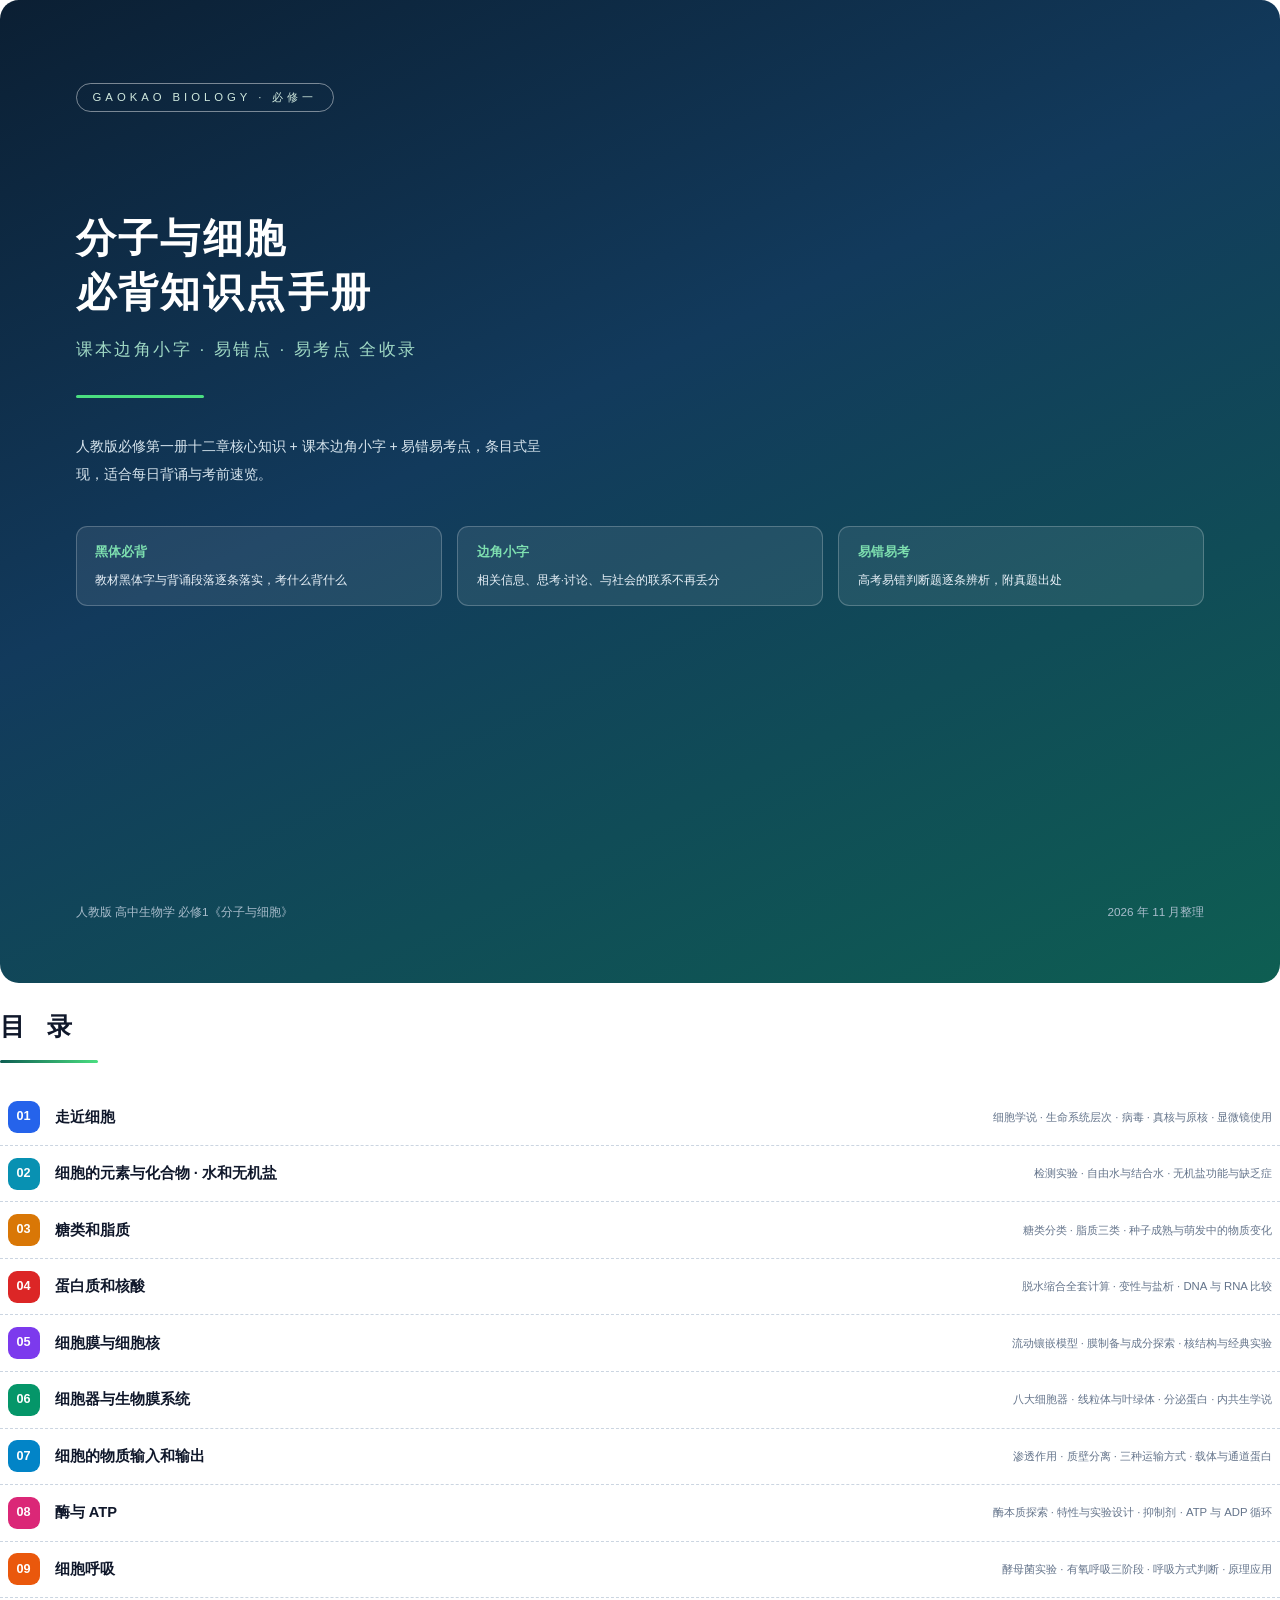
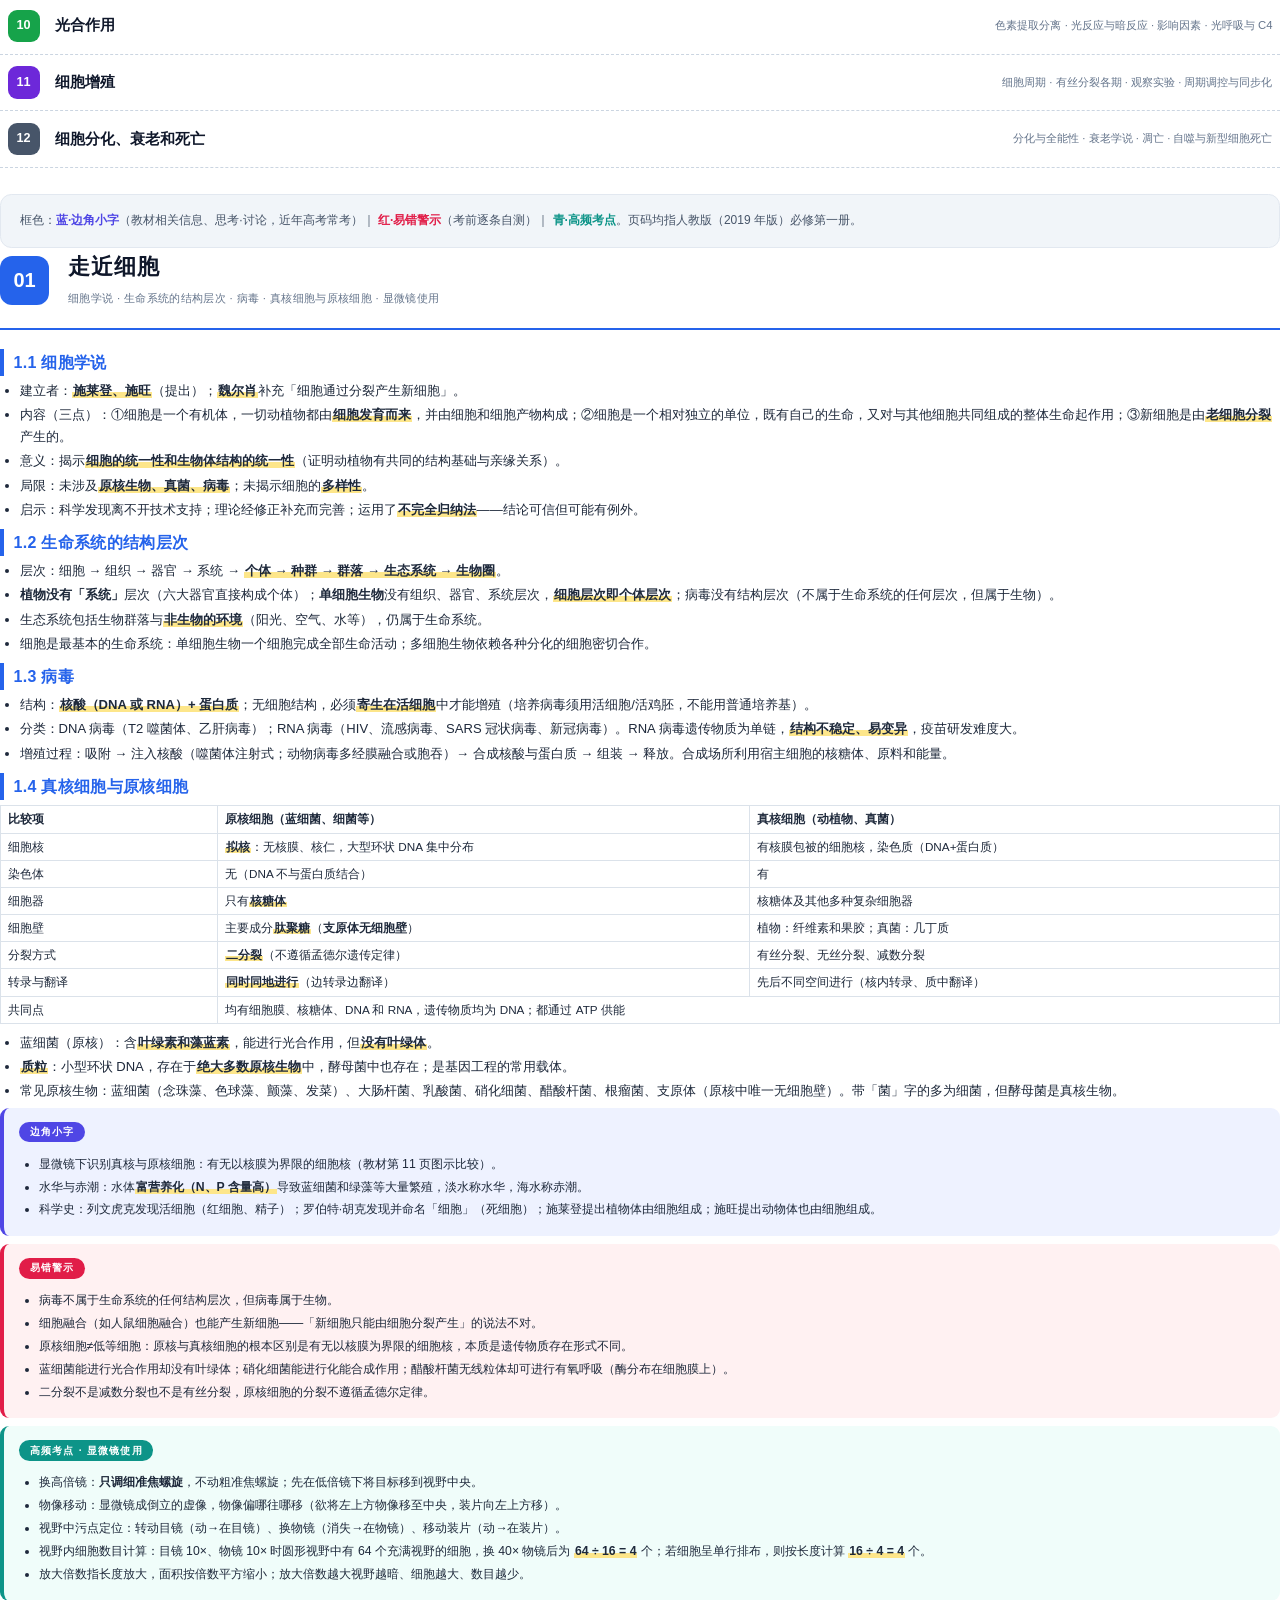
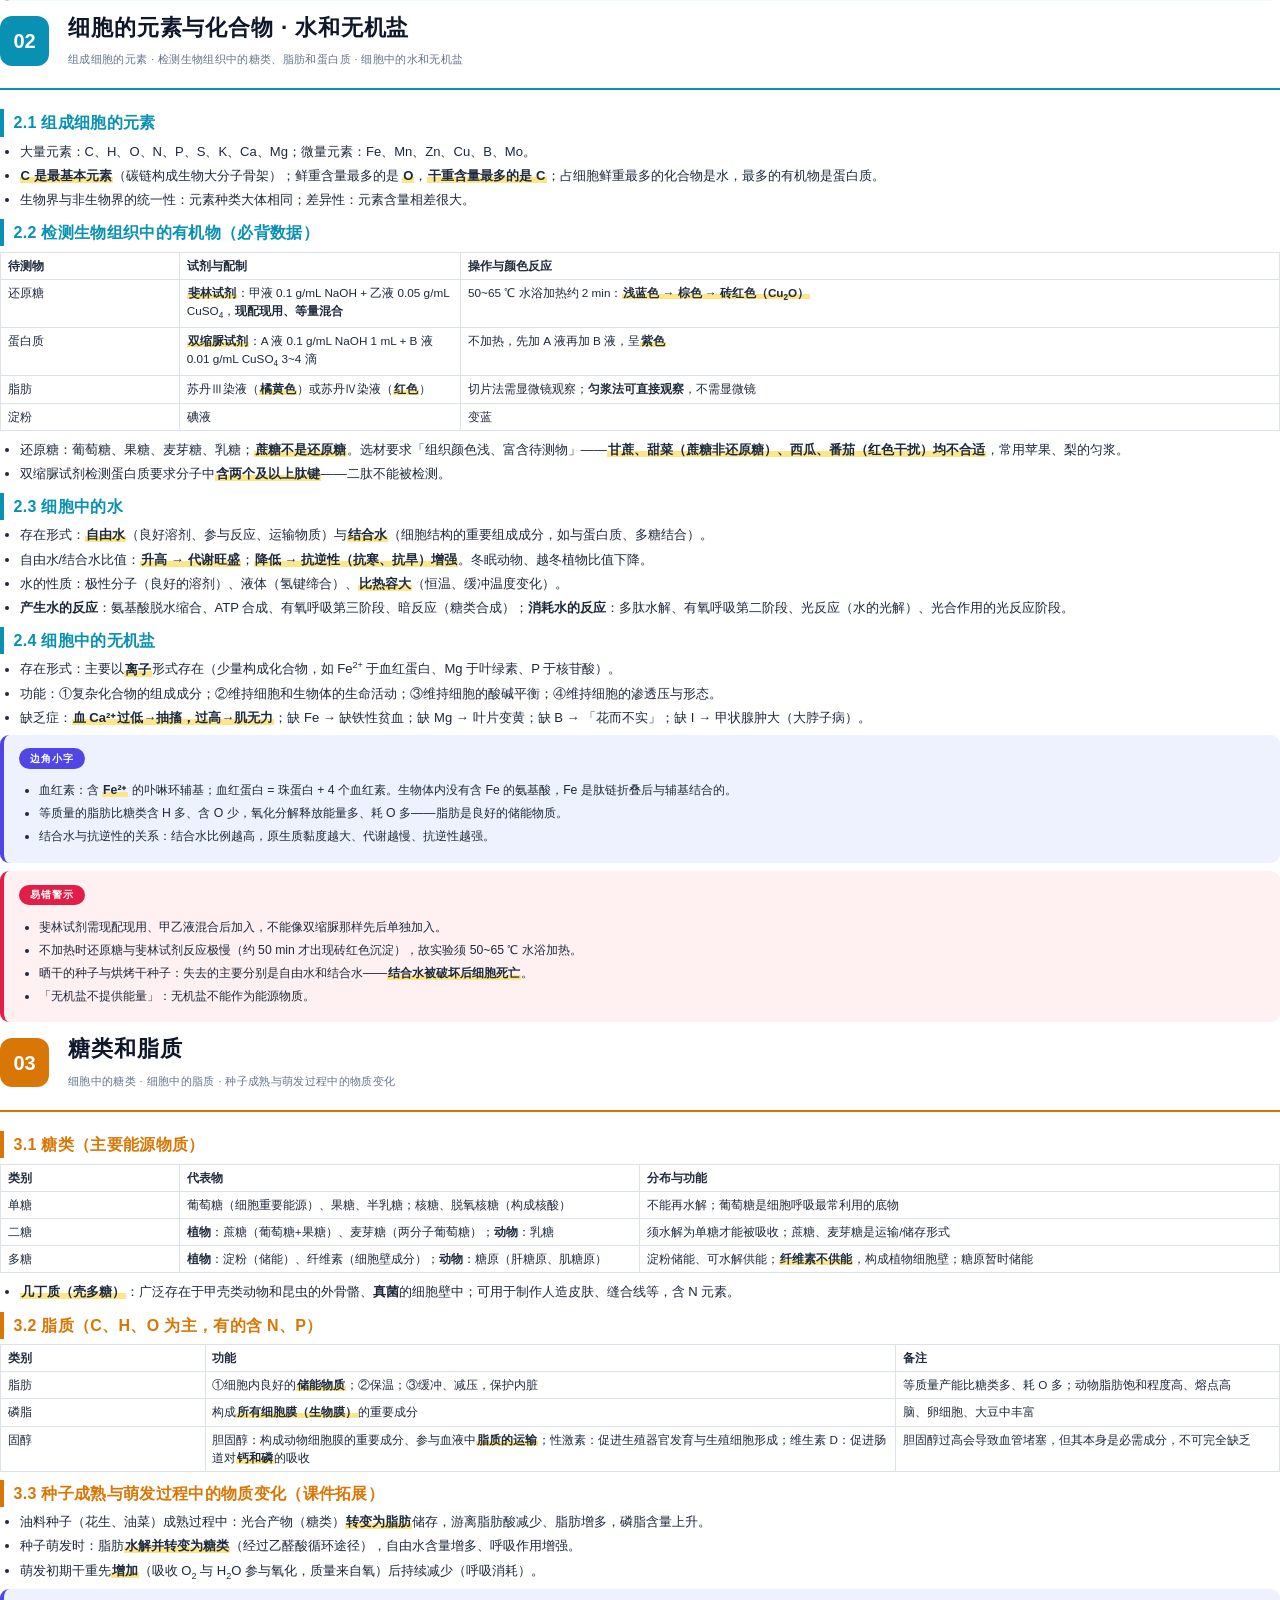
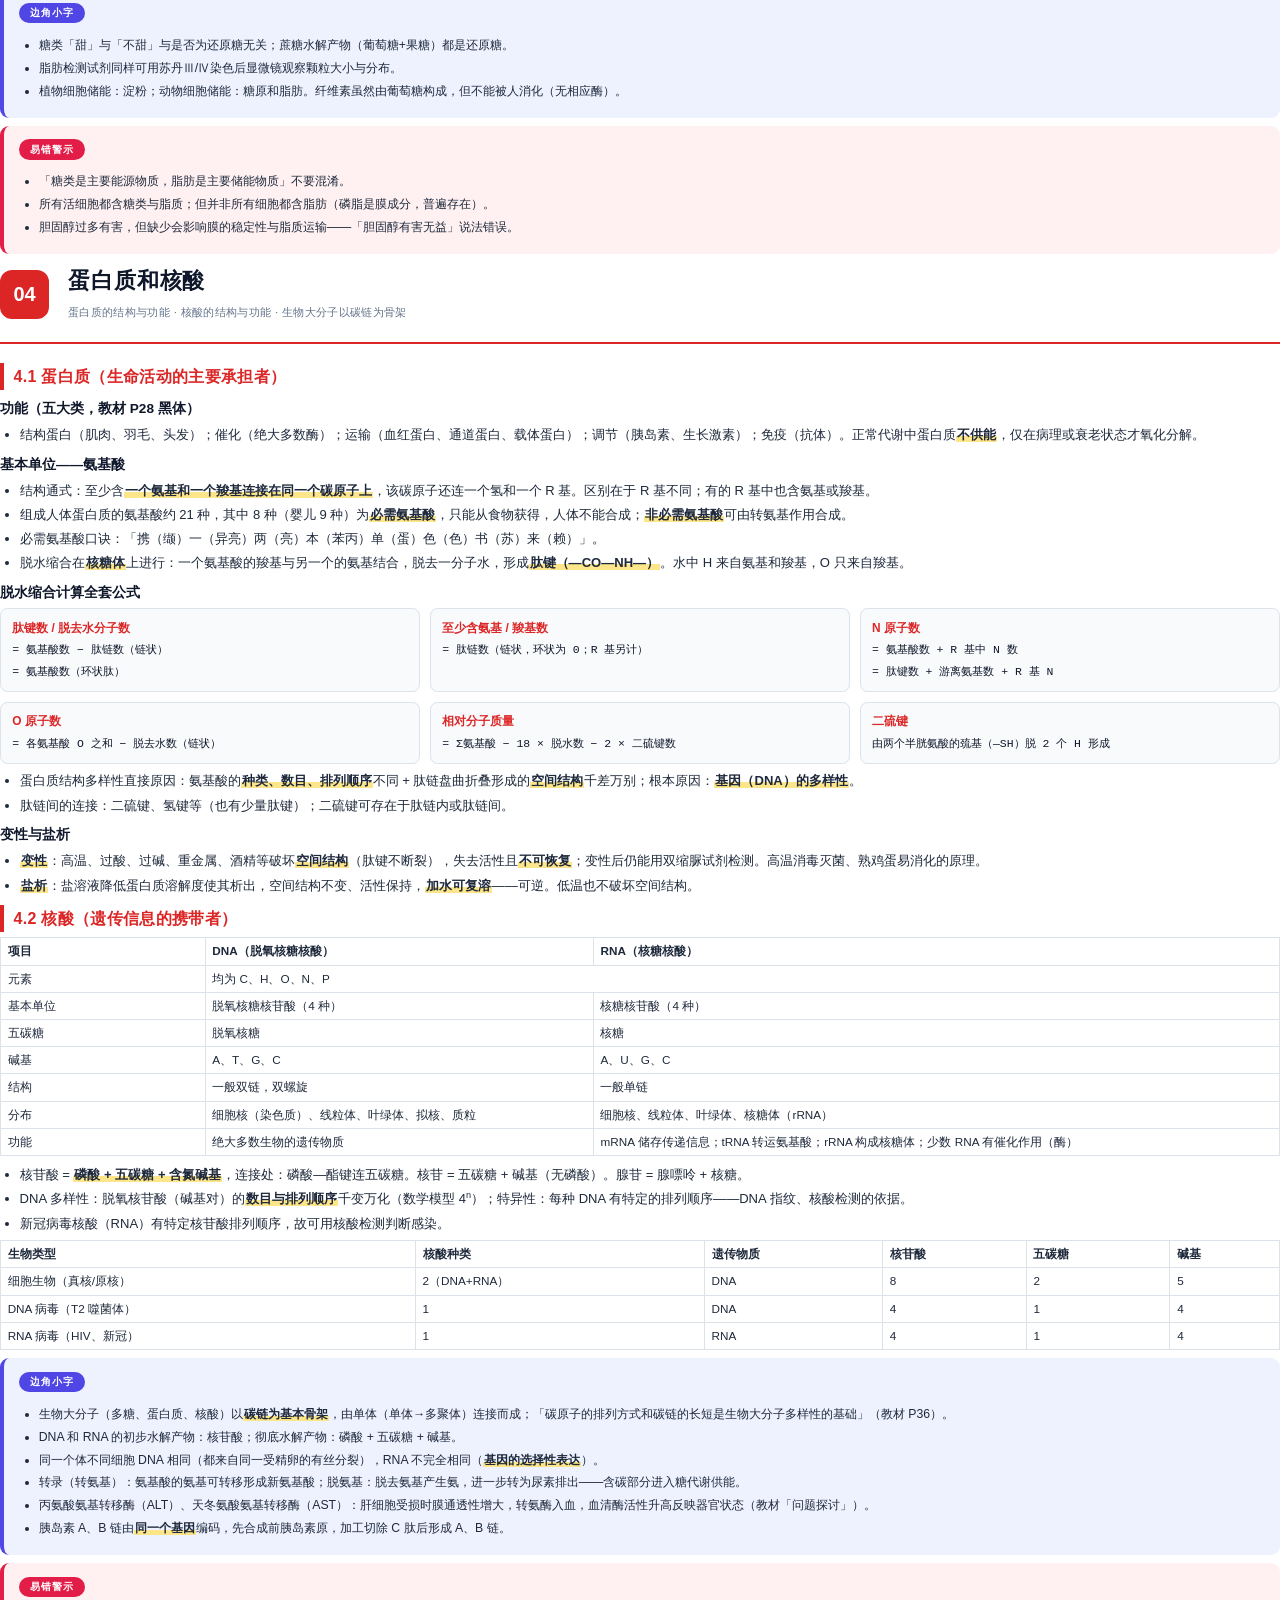
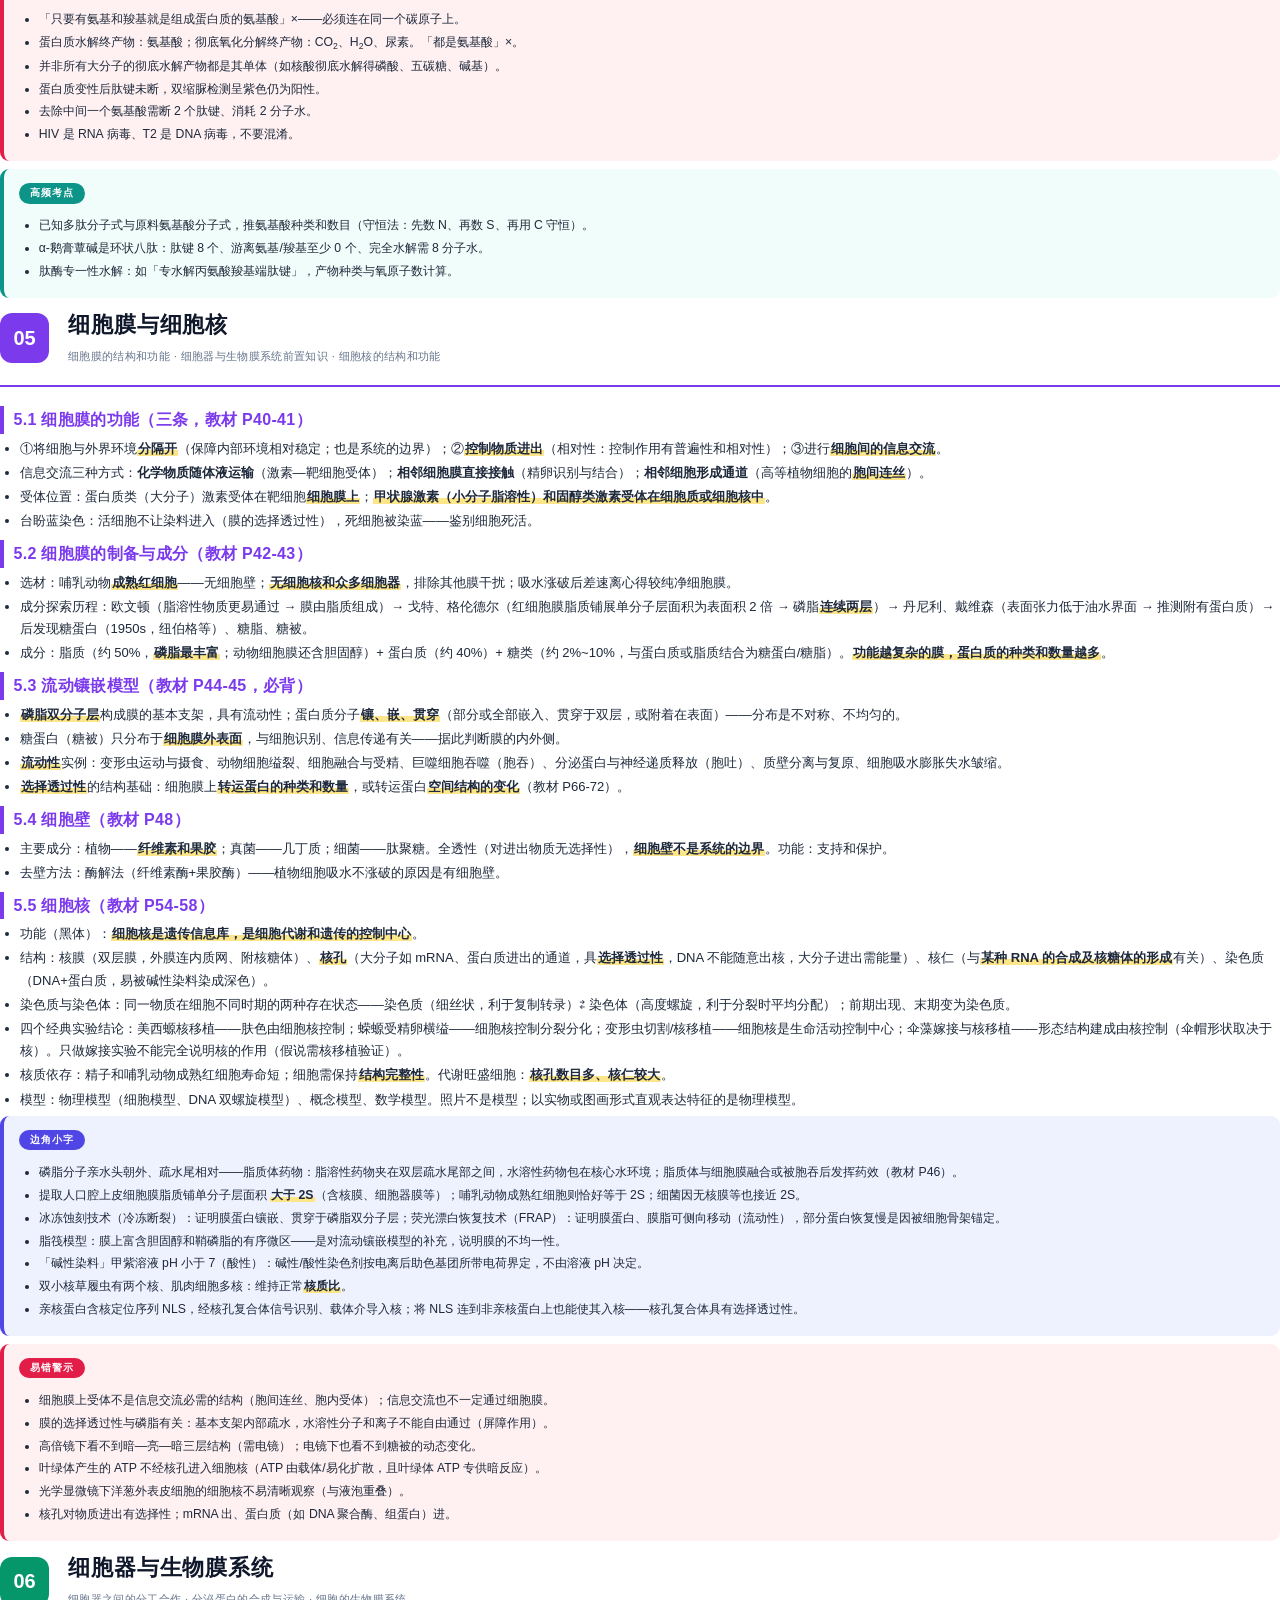
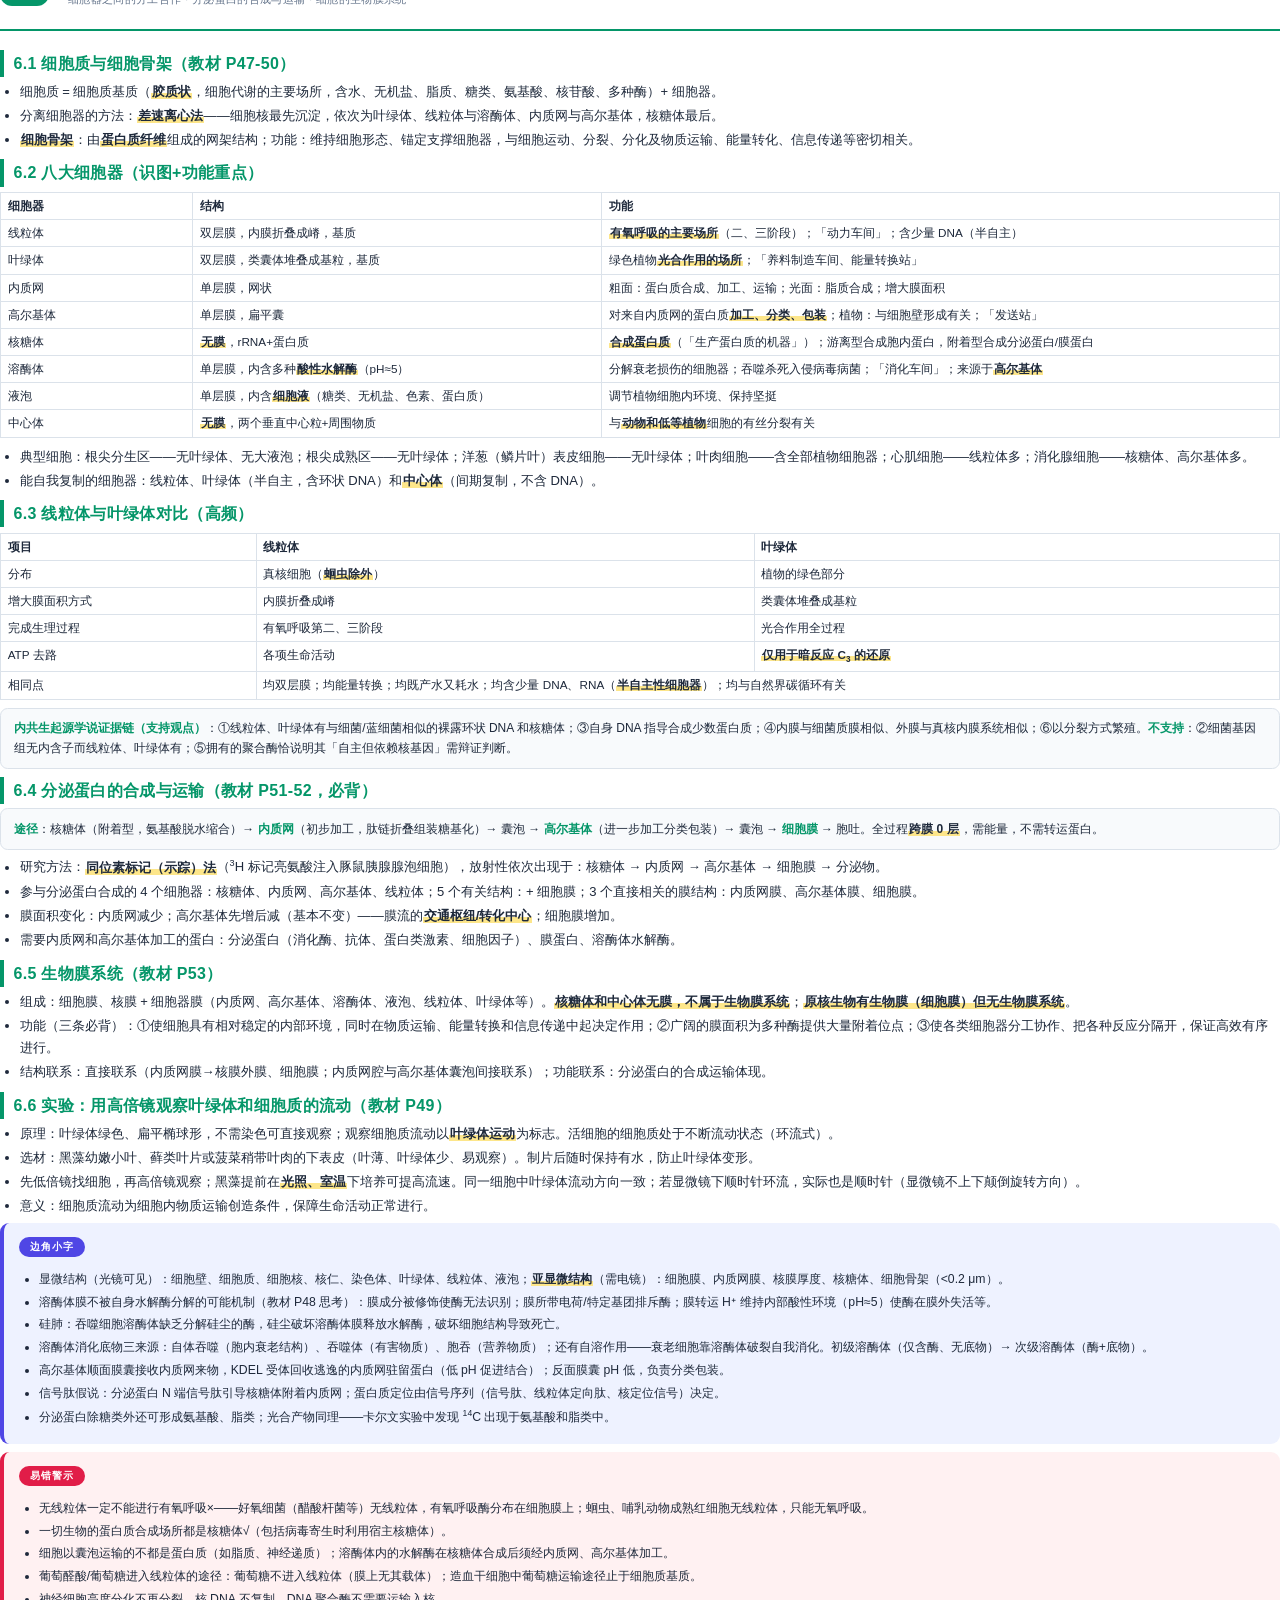
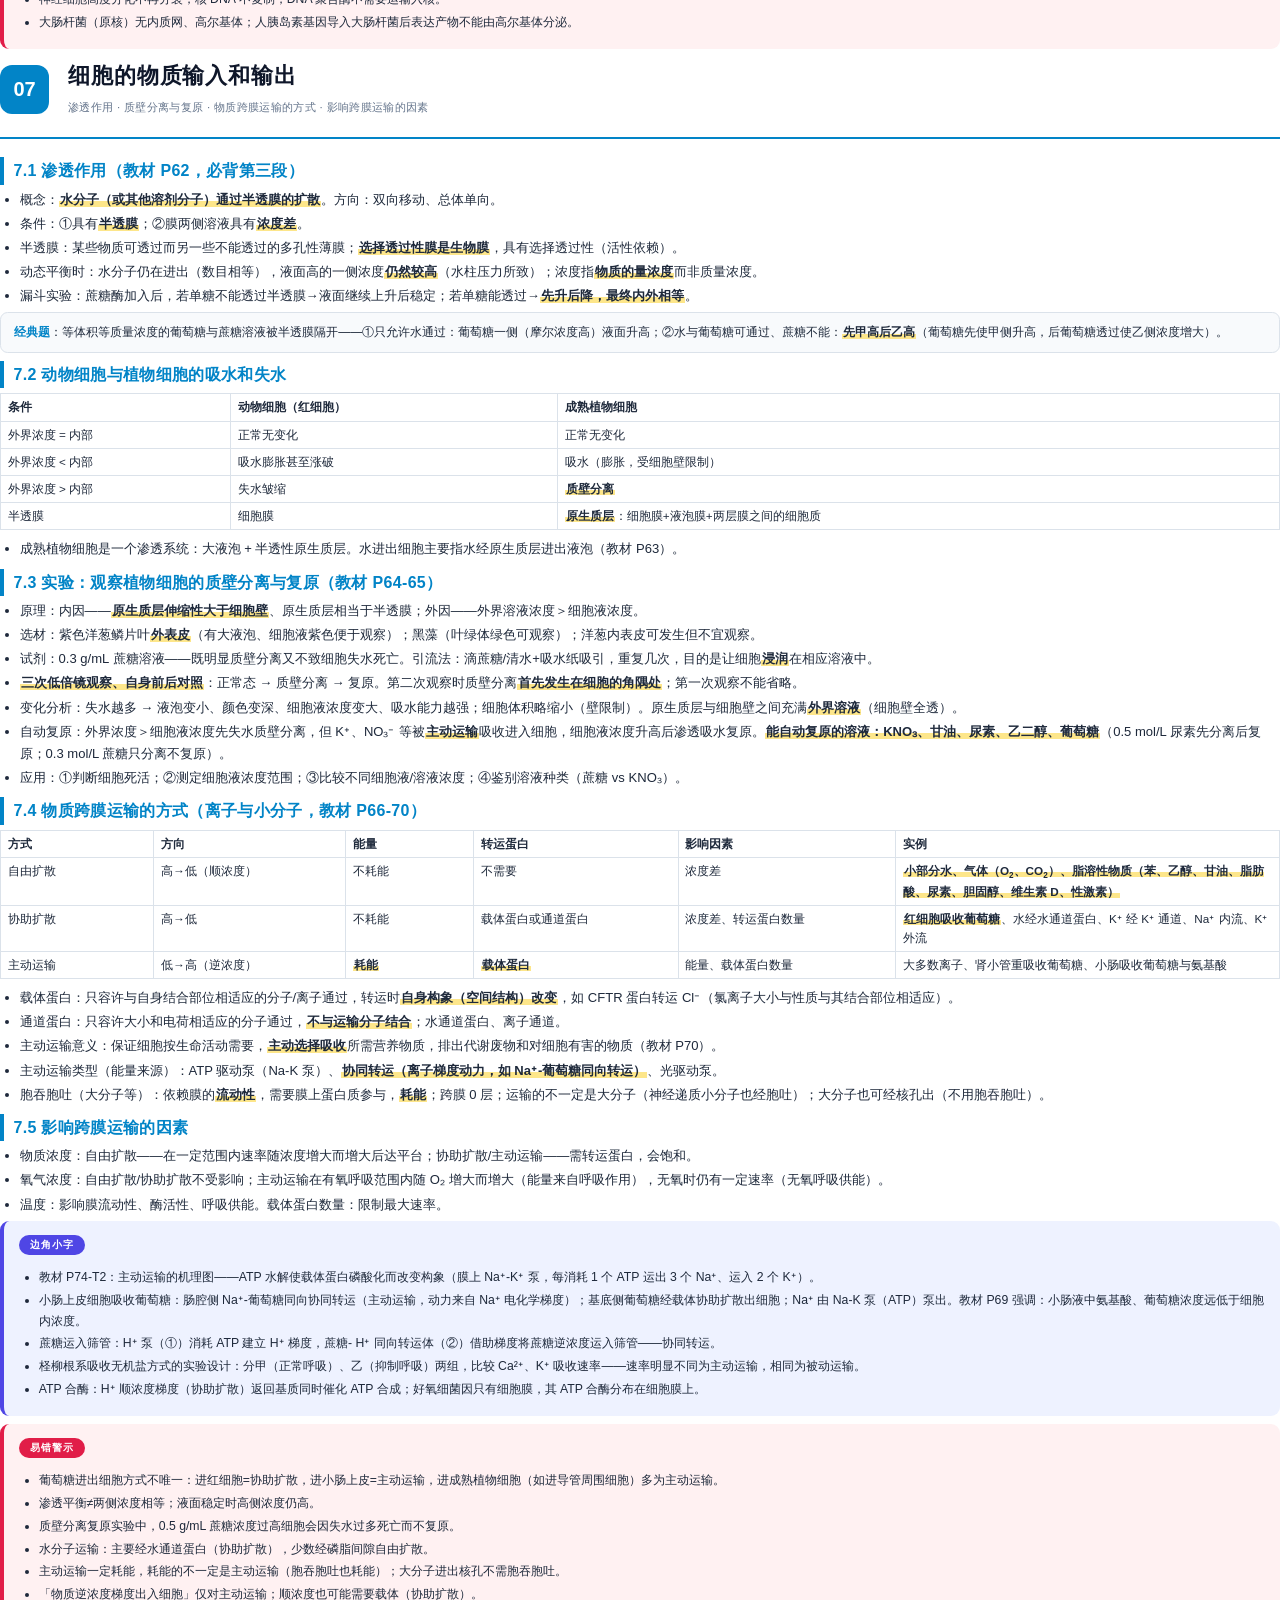
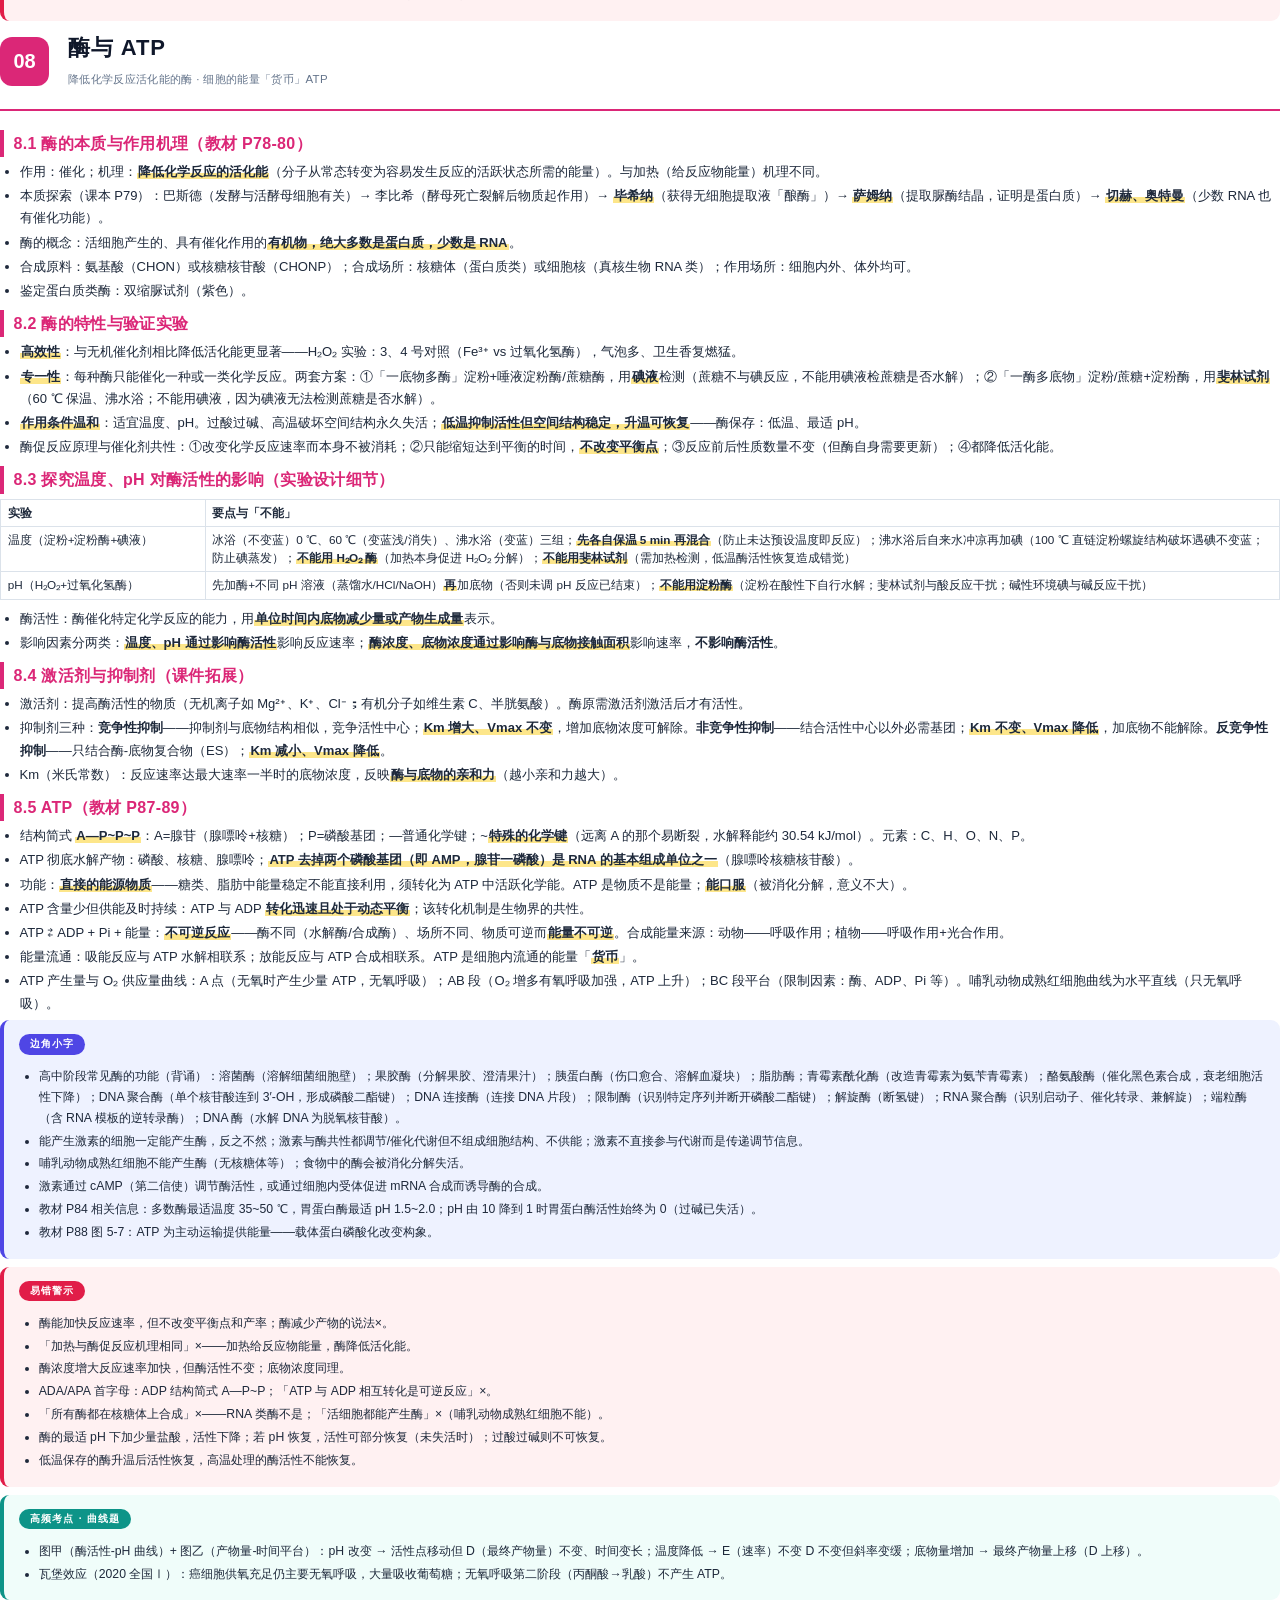
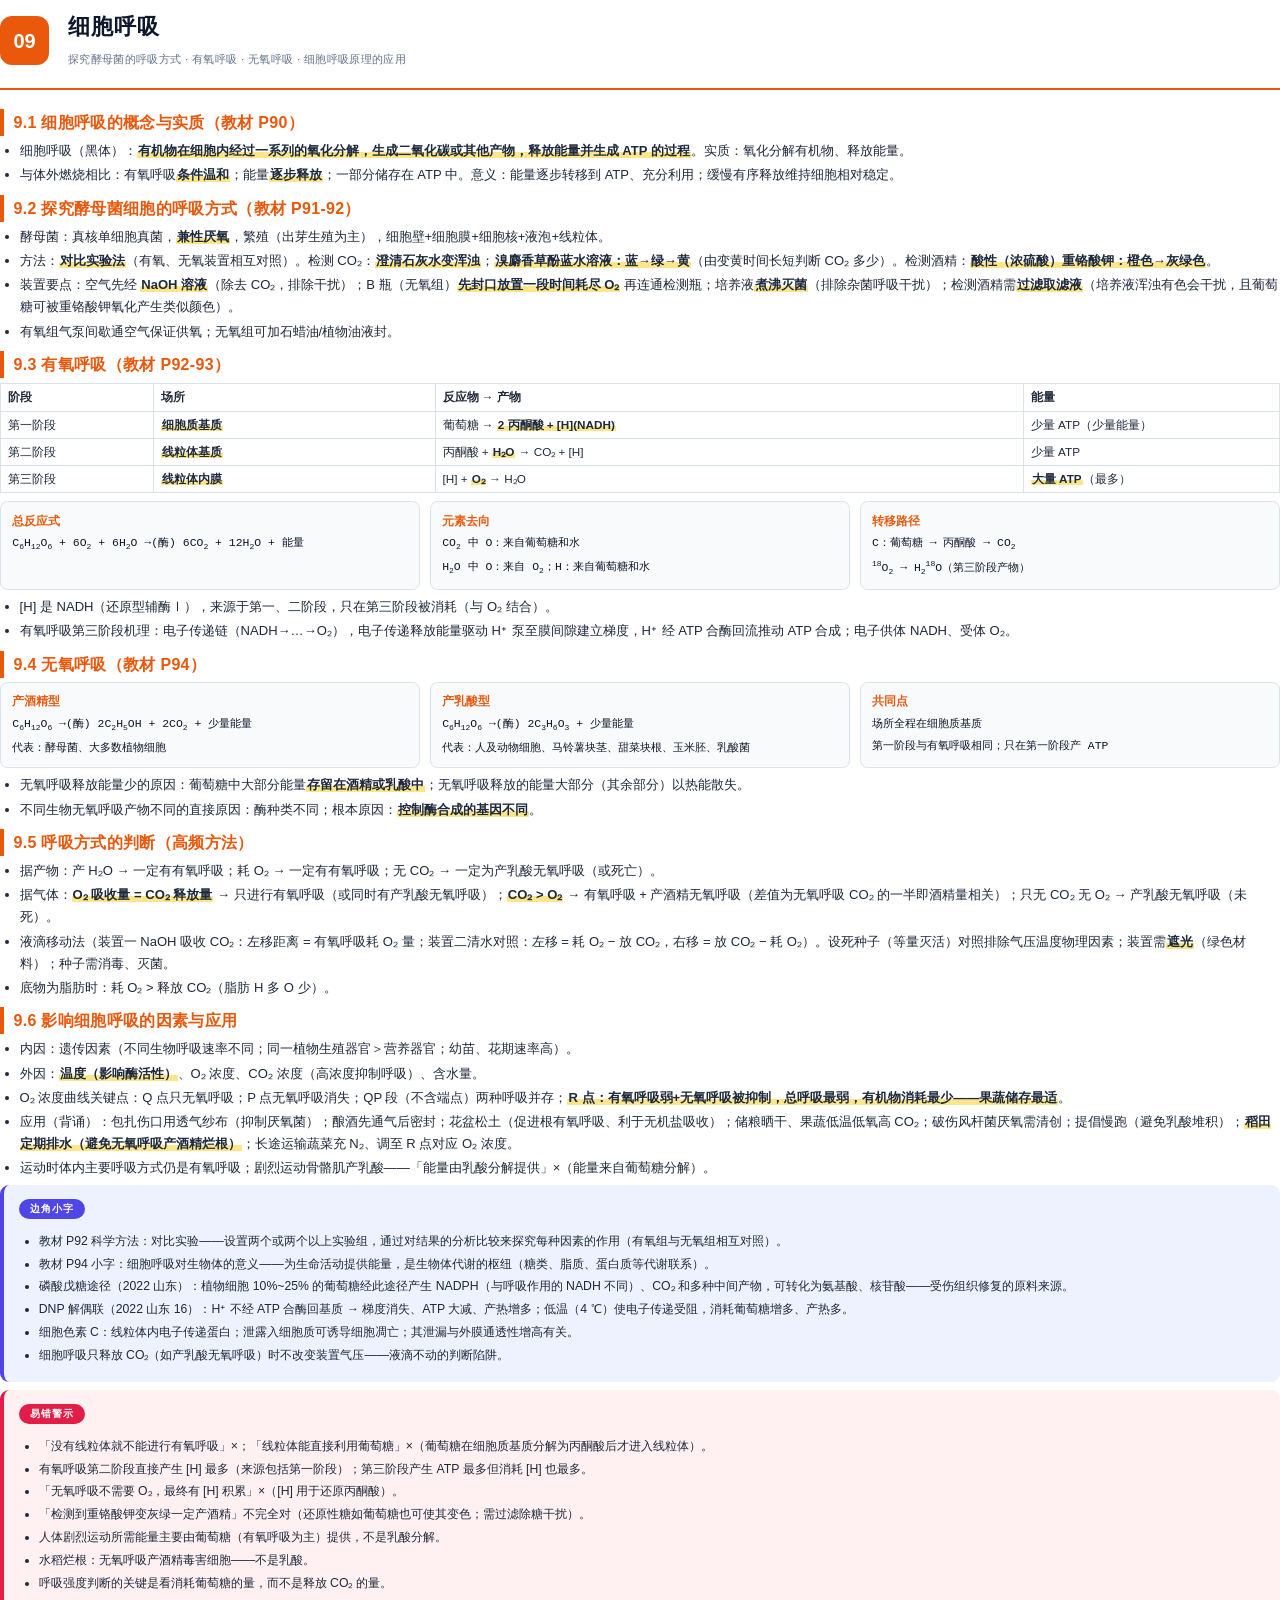
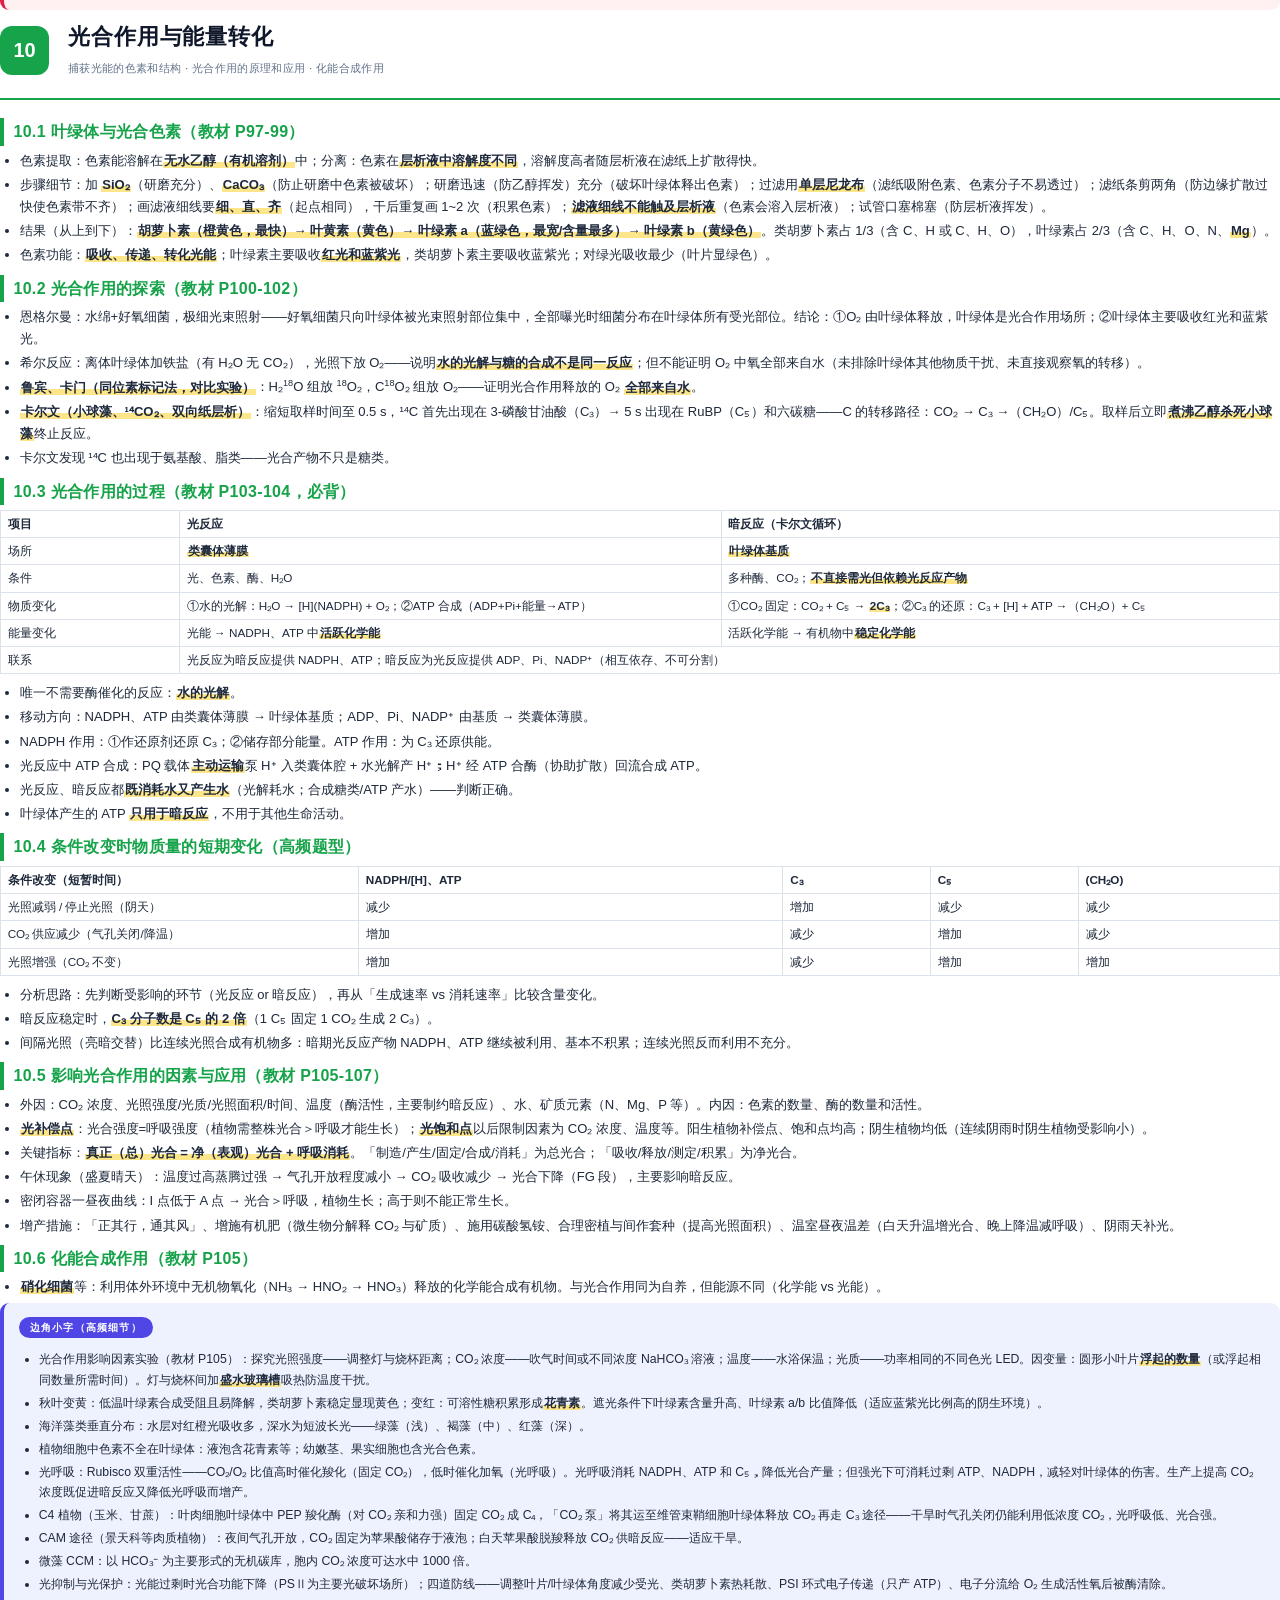
==== commit bbd9ec79: "新增必修2《遗传与进化》必背知识点手册；必修1 必备改必背" ====
--- a/notes.html
+++ b/notes.html
@@ -2,7 +2,7 @@
 <html lang="zh-CN">
 <head>
 <meta charset="UTF-8">
-<title>高中生物学 必修1《分子与细胞》必备知识点</title>
+<title>高中生物学 必修1《分子与细胞》必背知识点</title>
 <style>
 @page { size: A4; margin: 13mm 14mm 15mm; }
 * { box-sizing: border-box; }
@@ -104,7 +104,7 @@
   <div>
     <span class="cv-badge">GAOKAO BIOLOGY · 必修一</span>
     <div class="cv-title">
-      分子与细胞<br>必备知识点手册
+      分子与细胞<br>必背知识点手册
       <small>课本边角小字 · 易错点 · 易考点 全收录</small>
     </div>
     <div class="cv-line"></div>
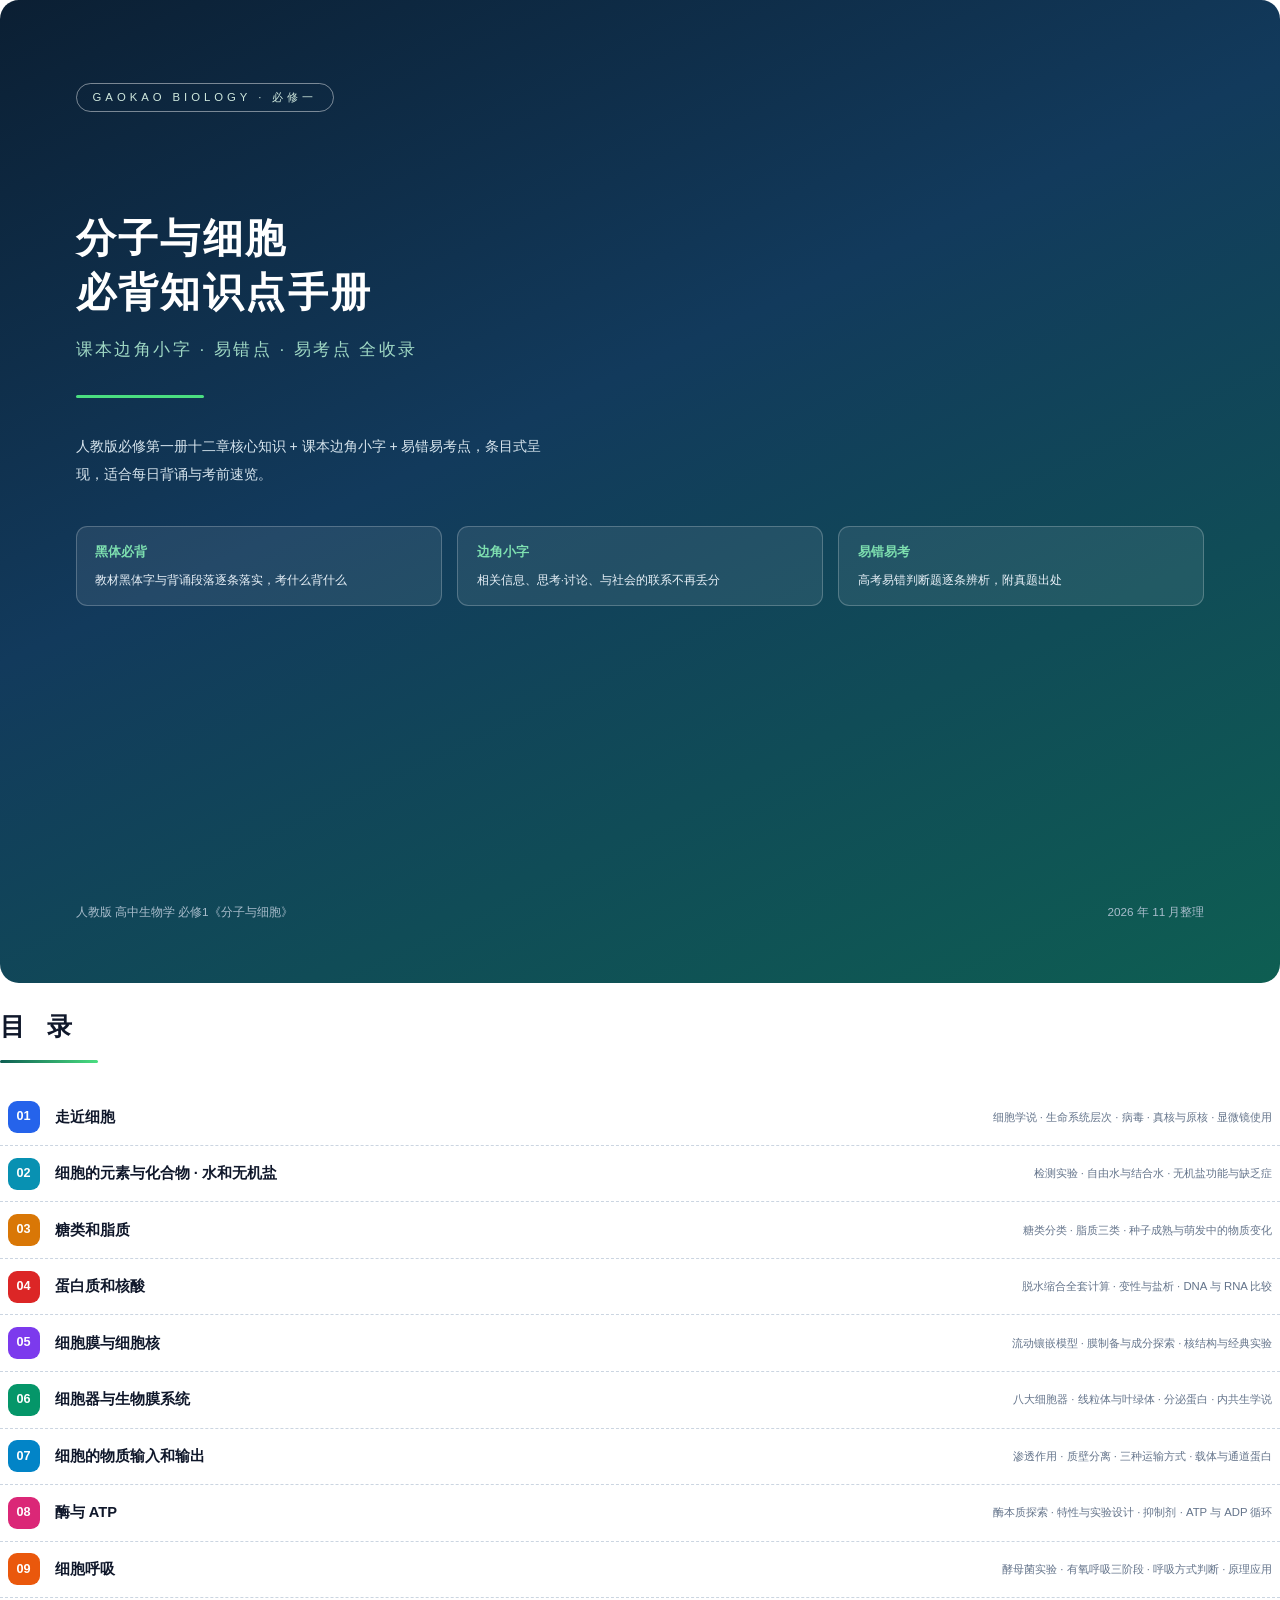
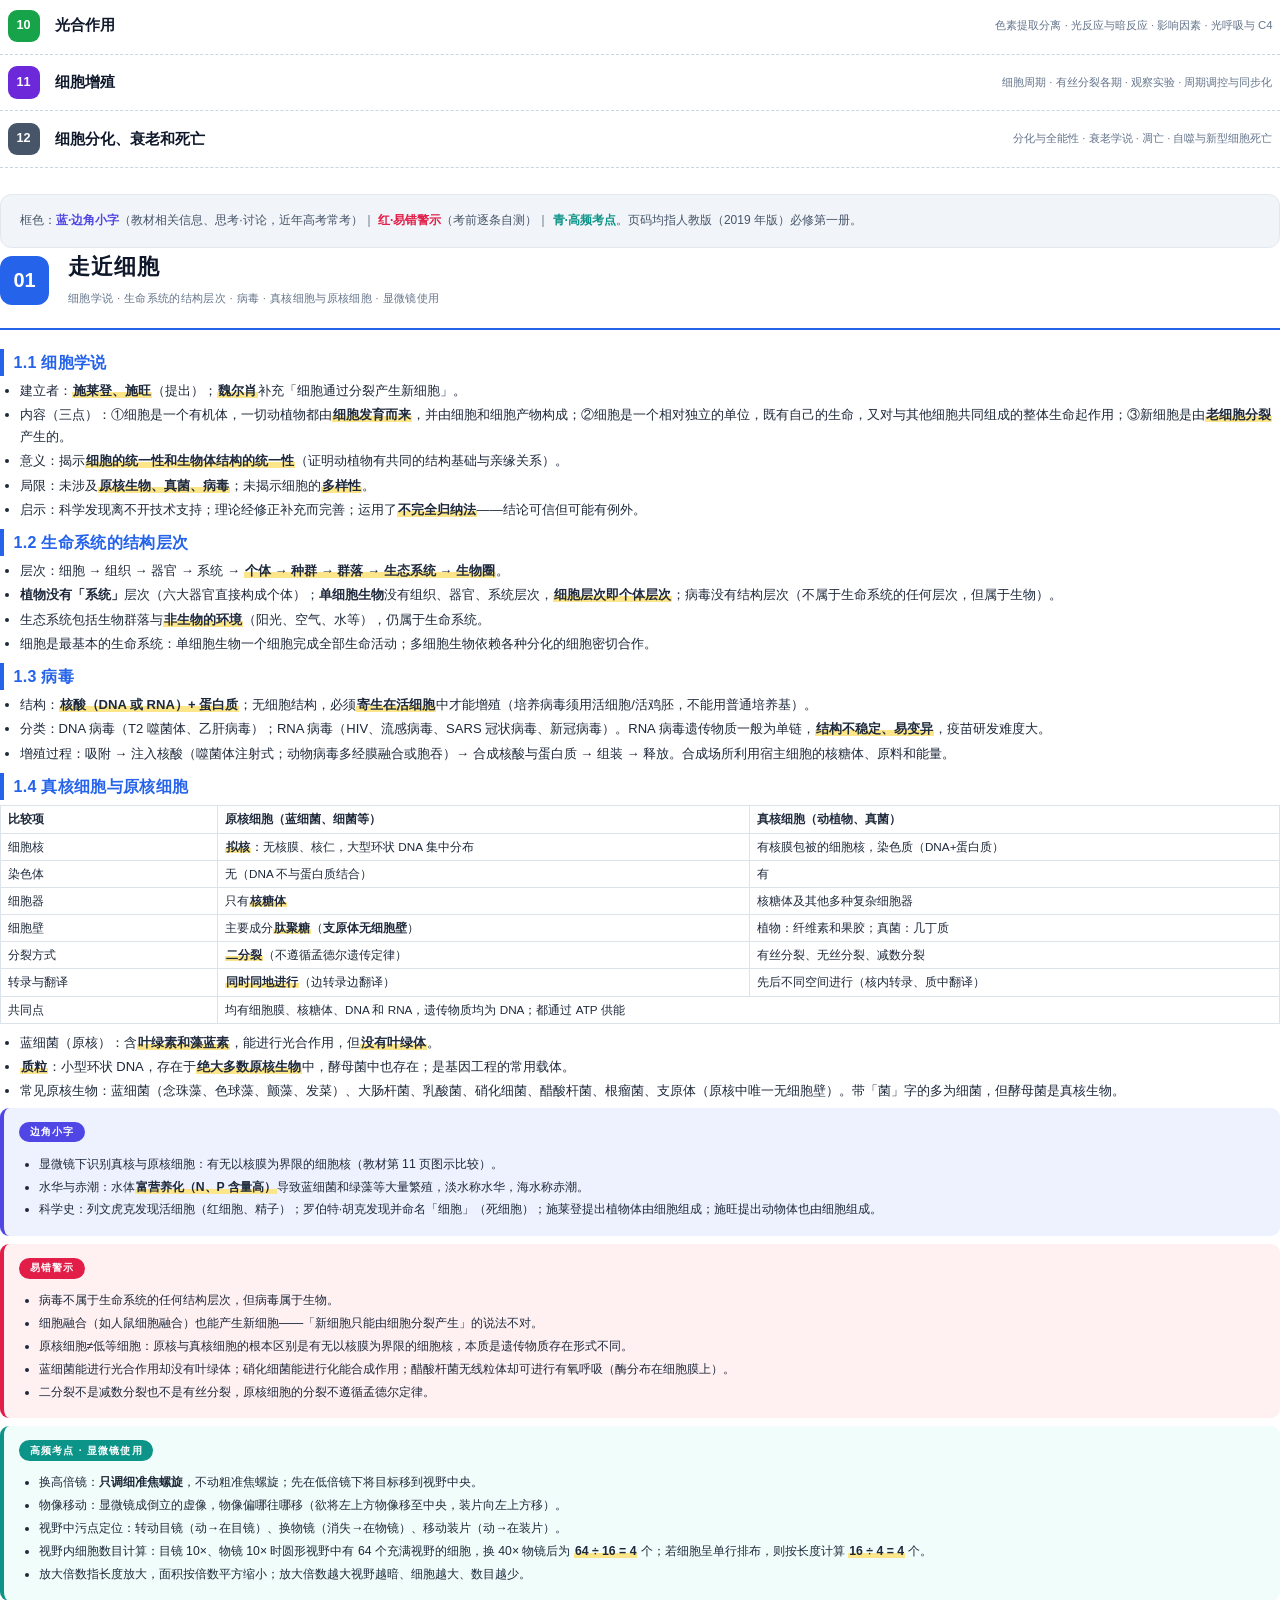
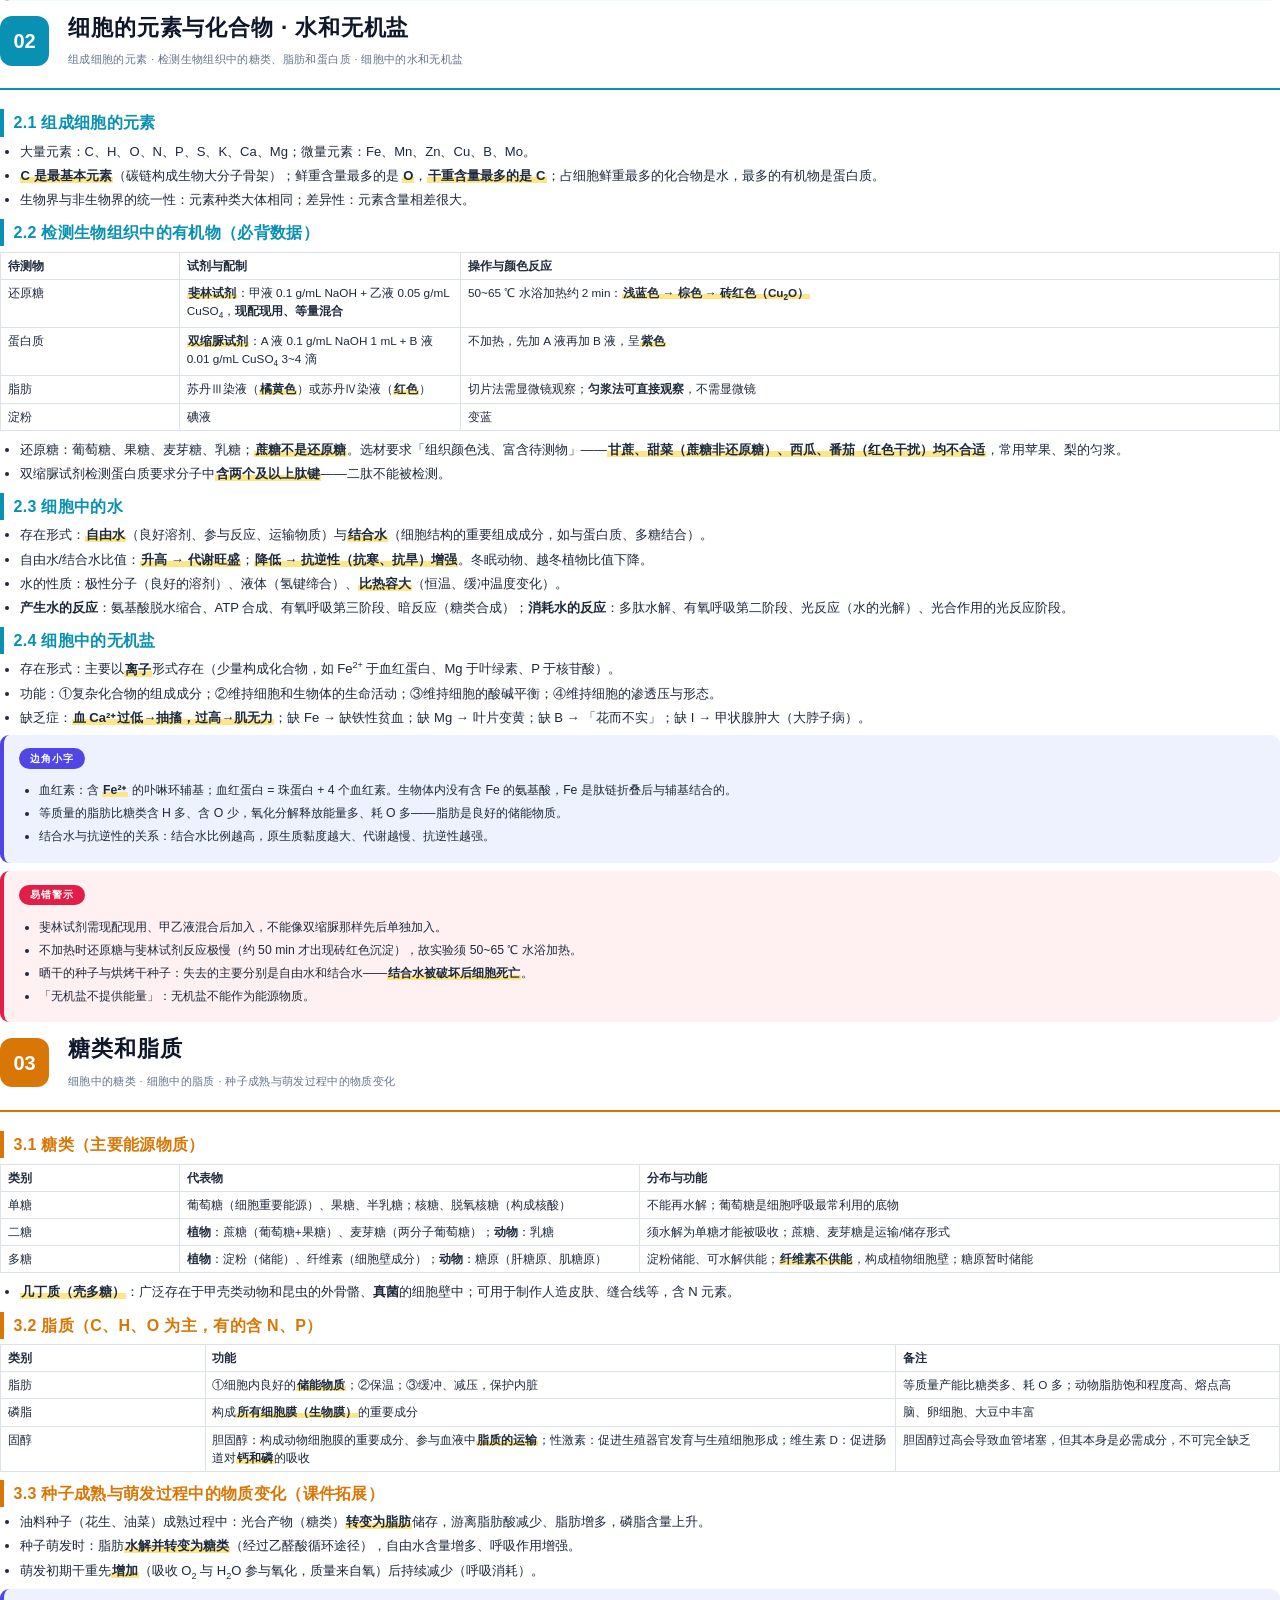
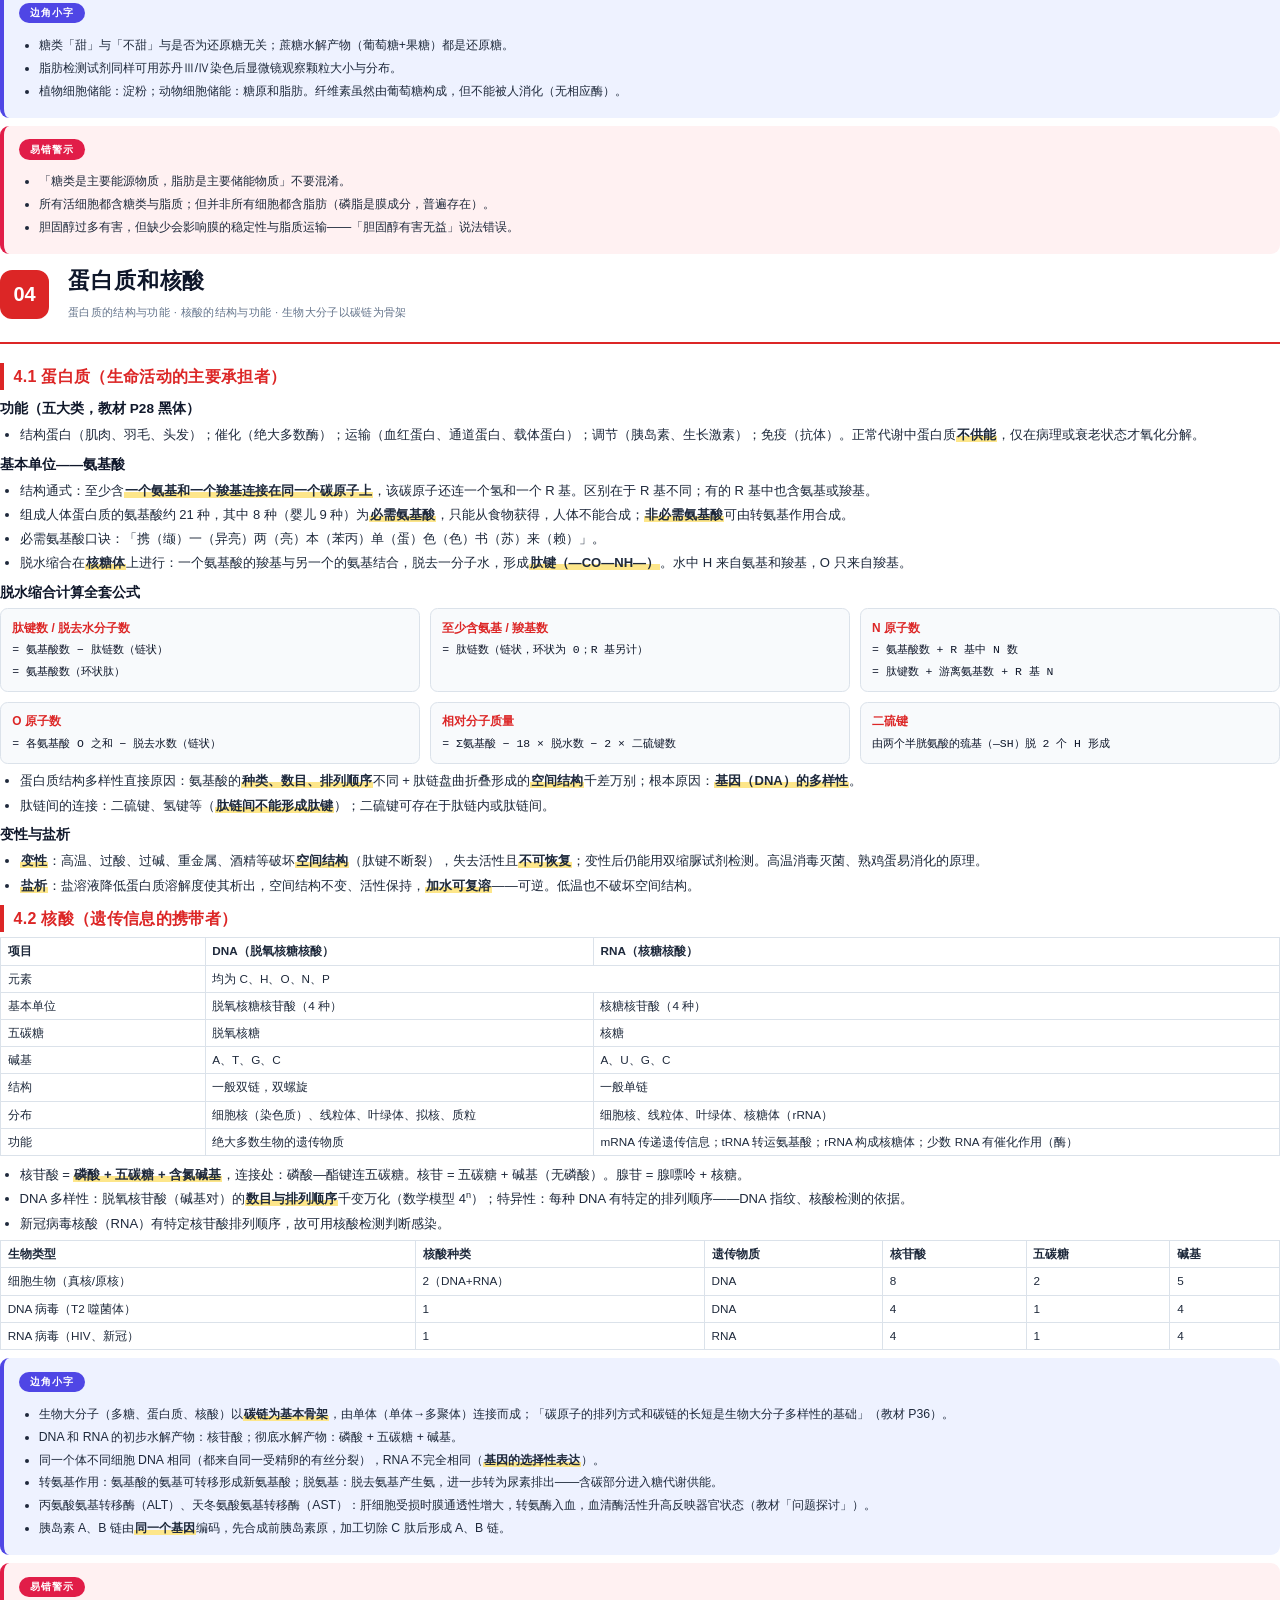
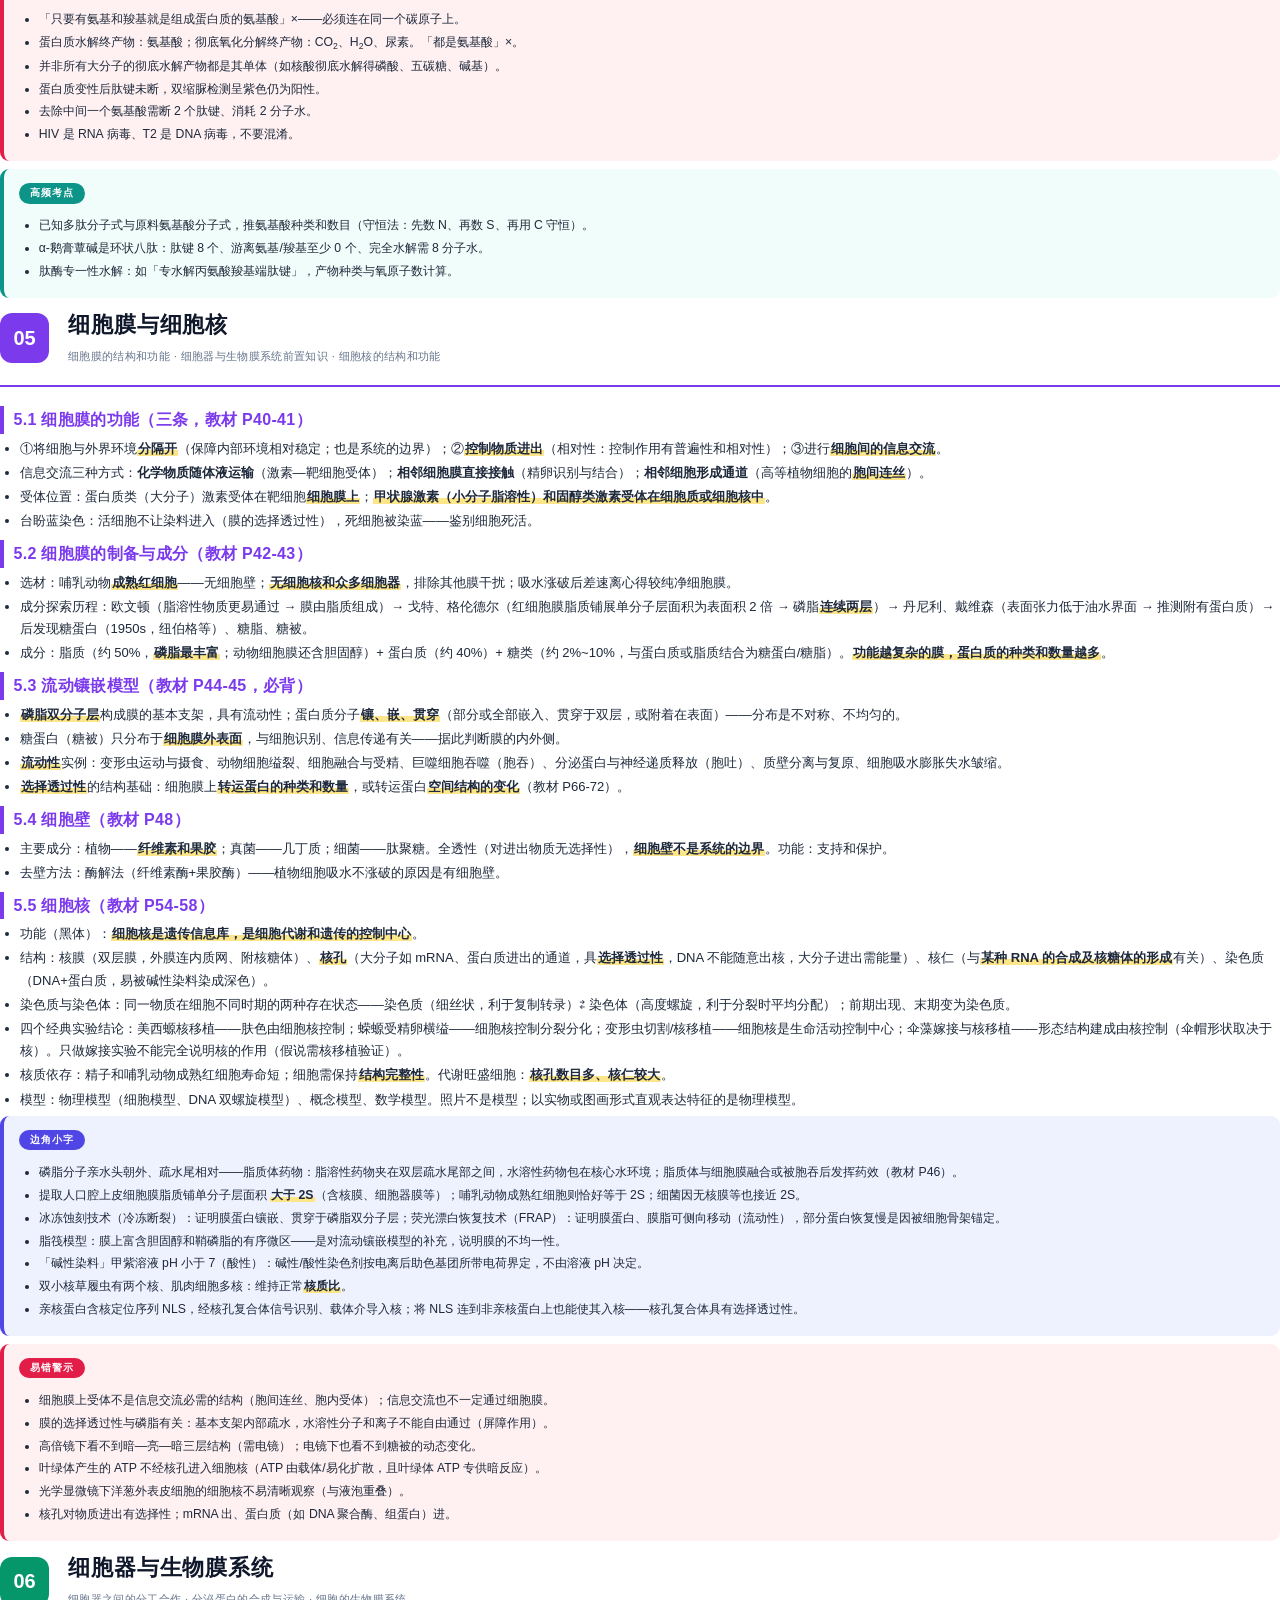
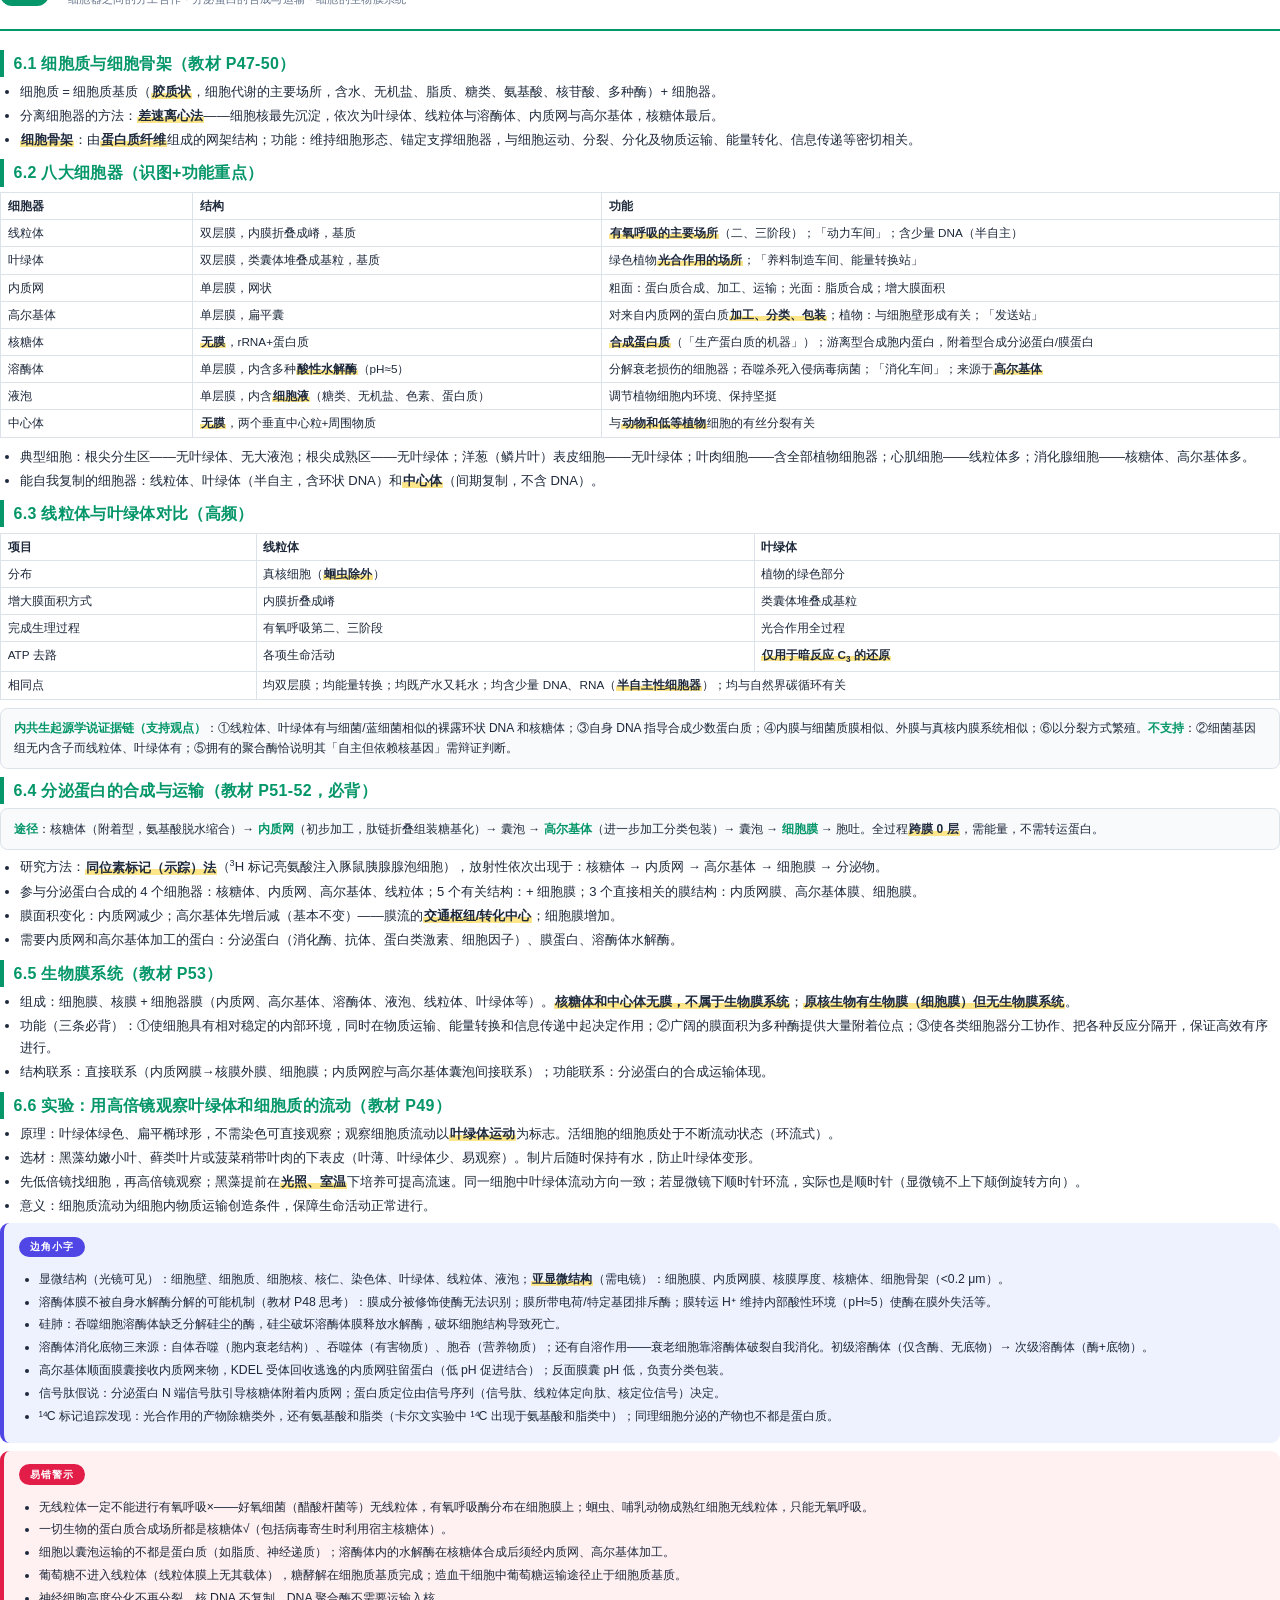
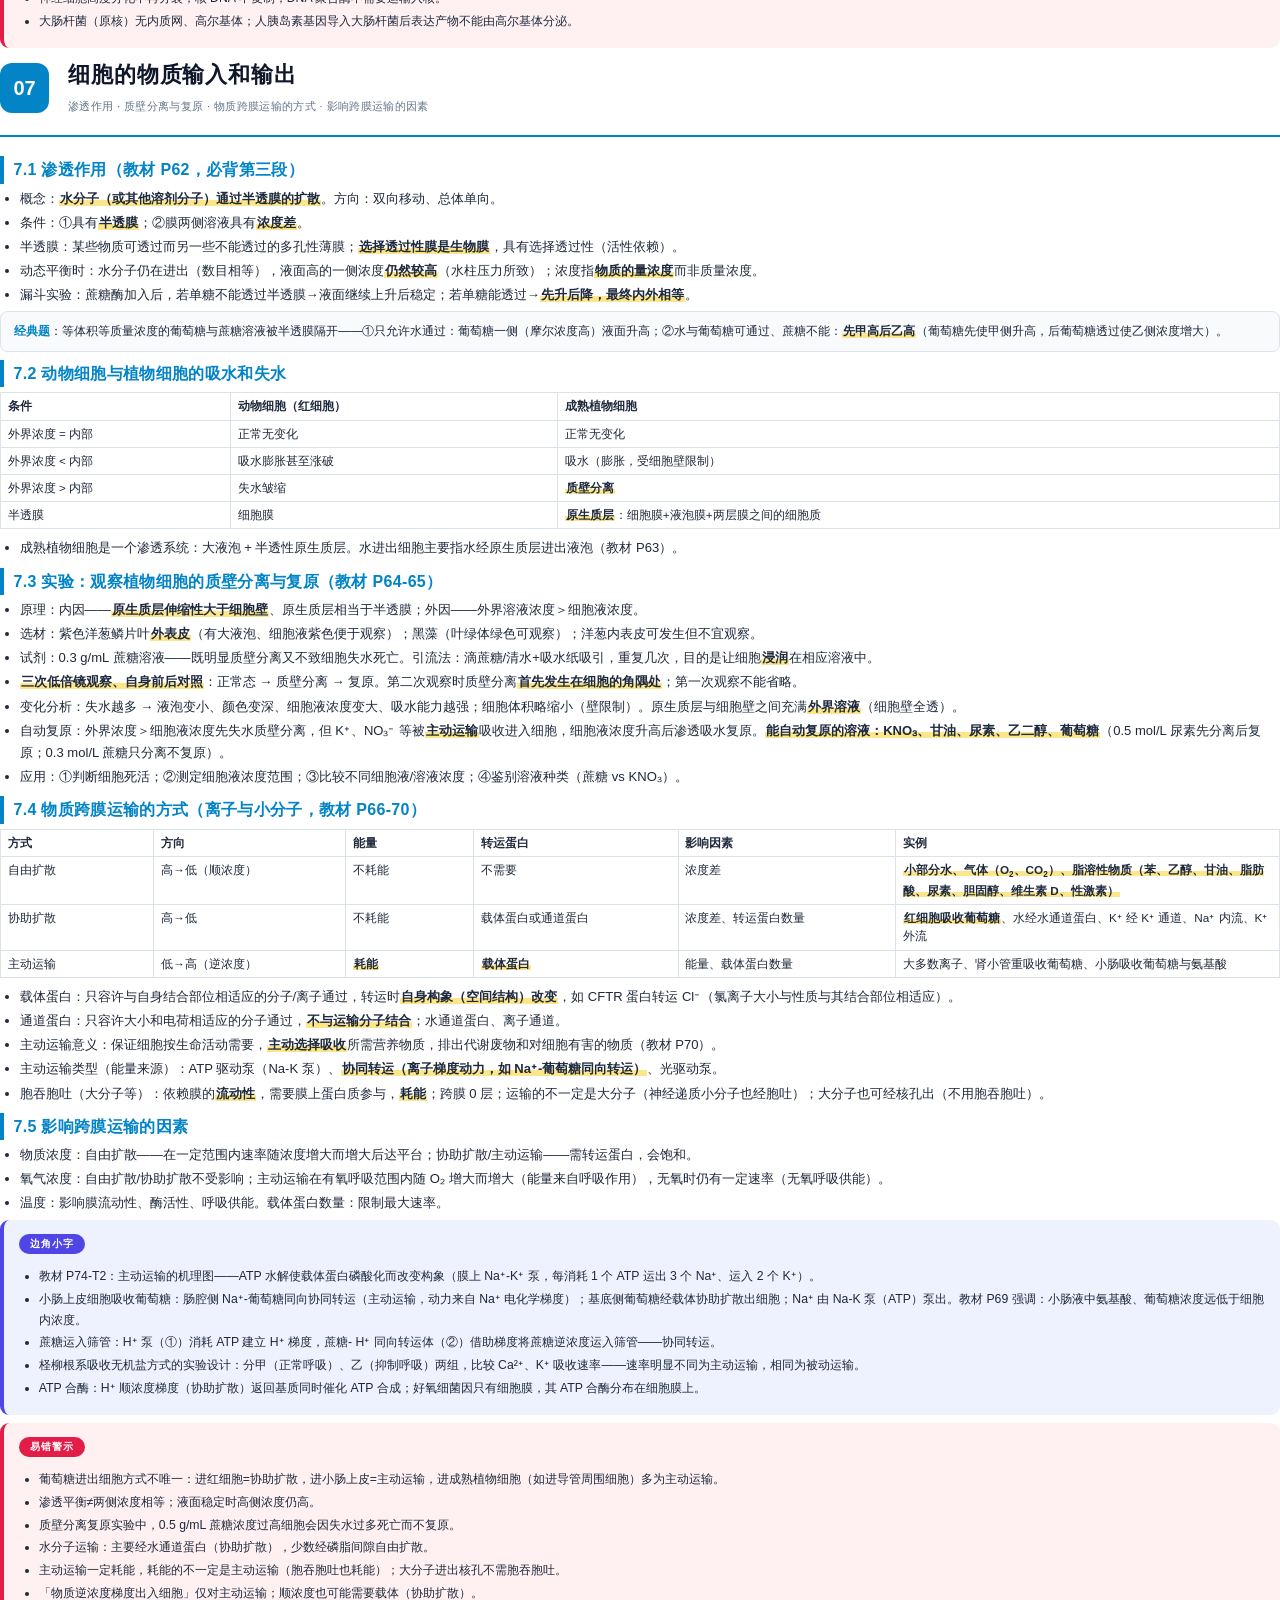
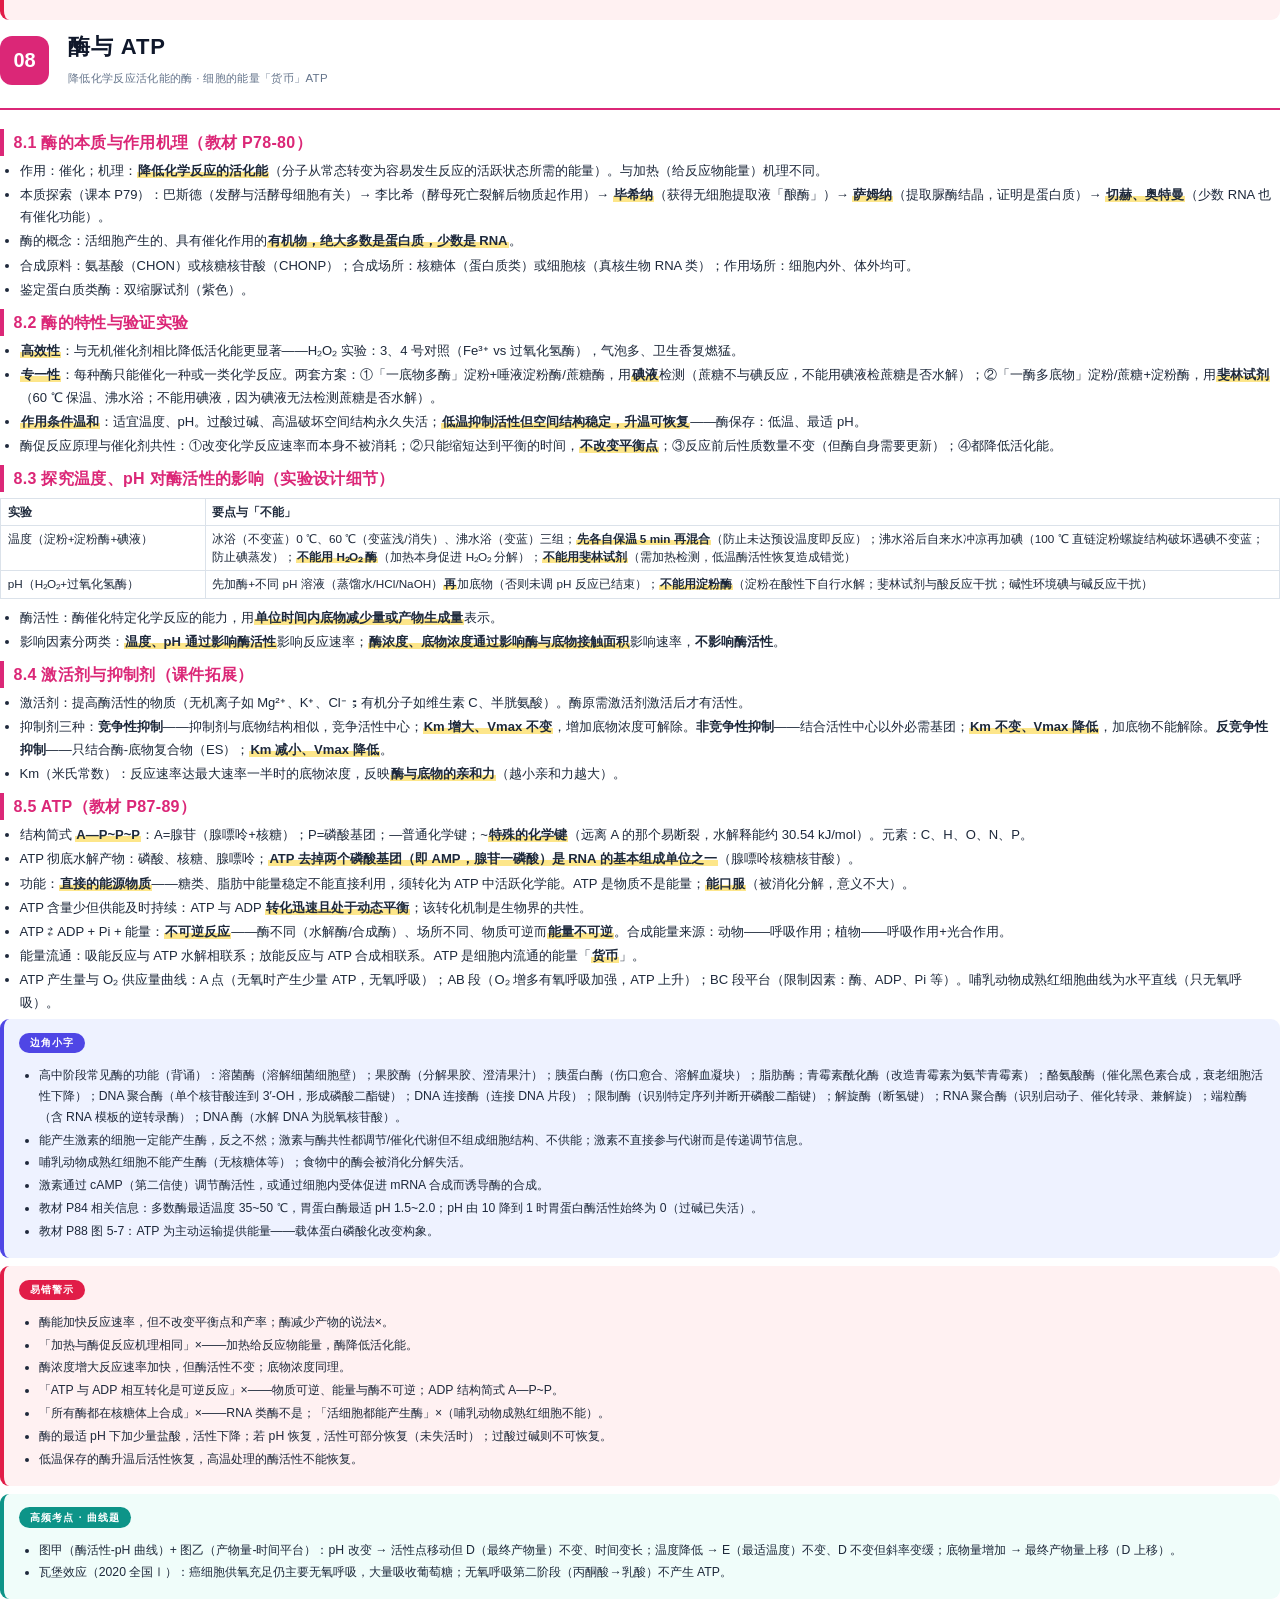
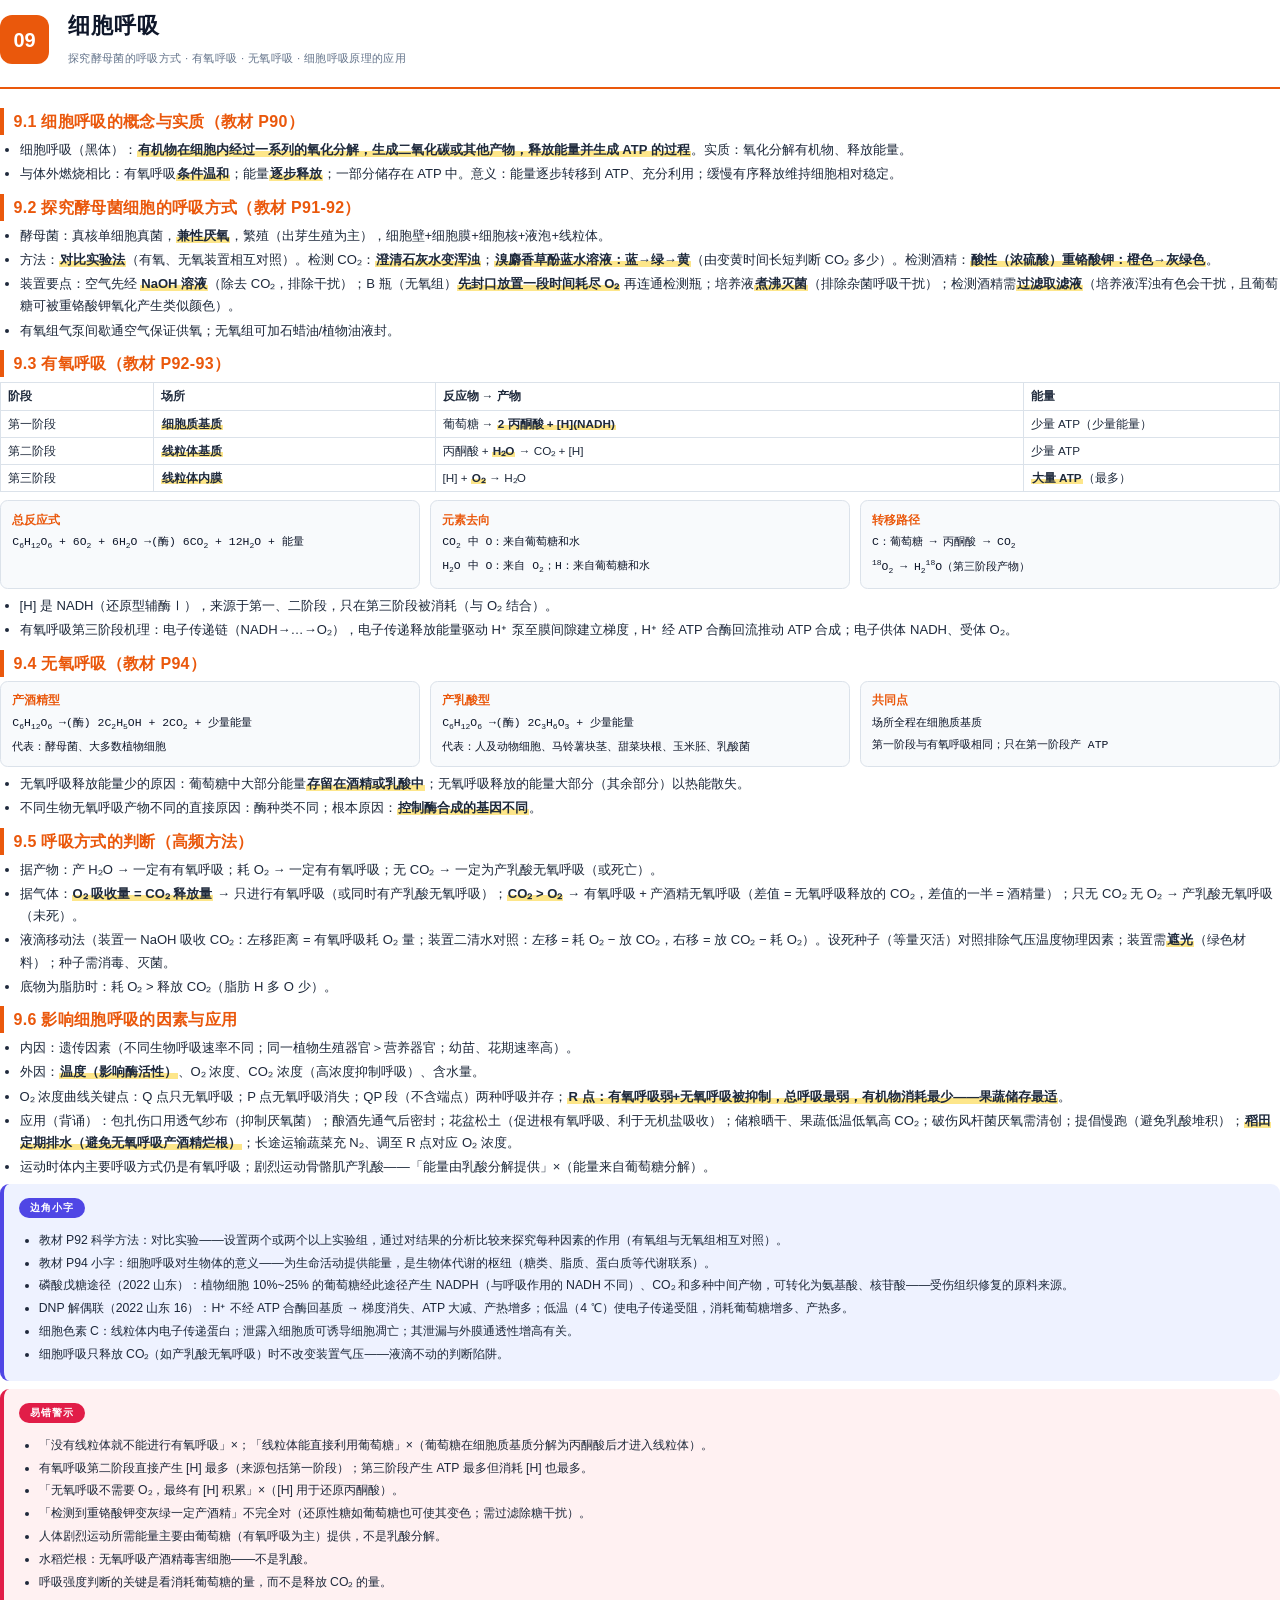
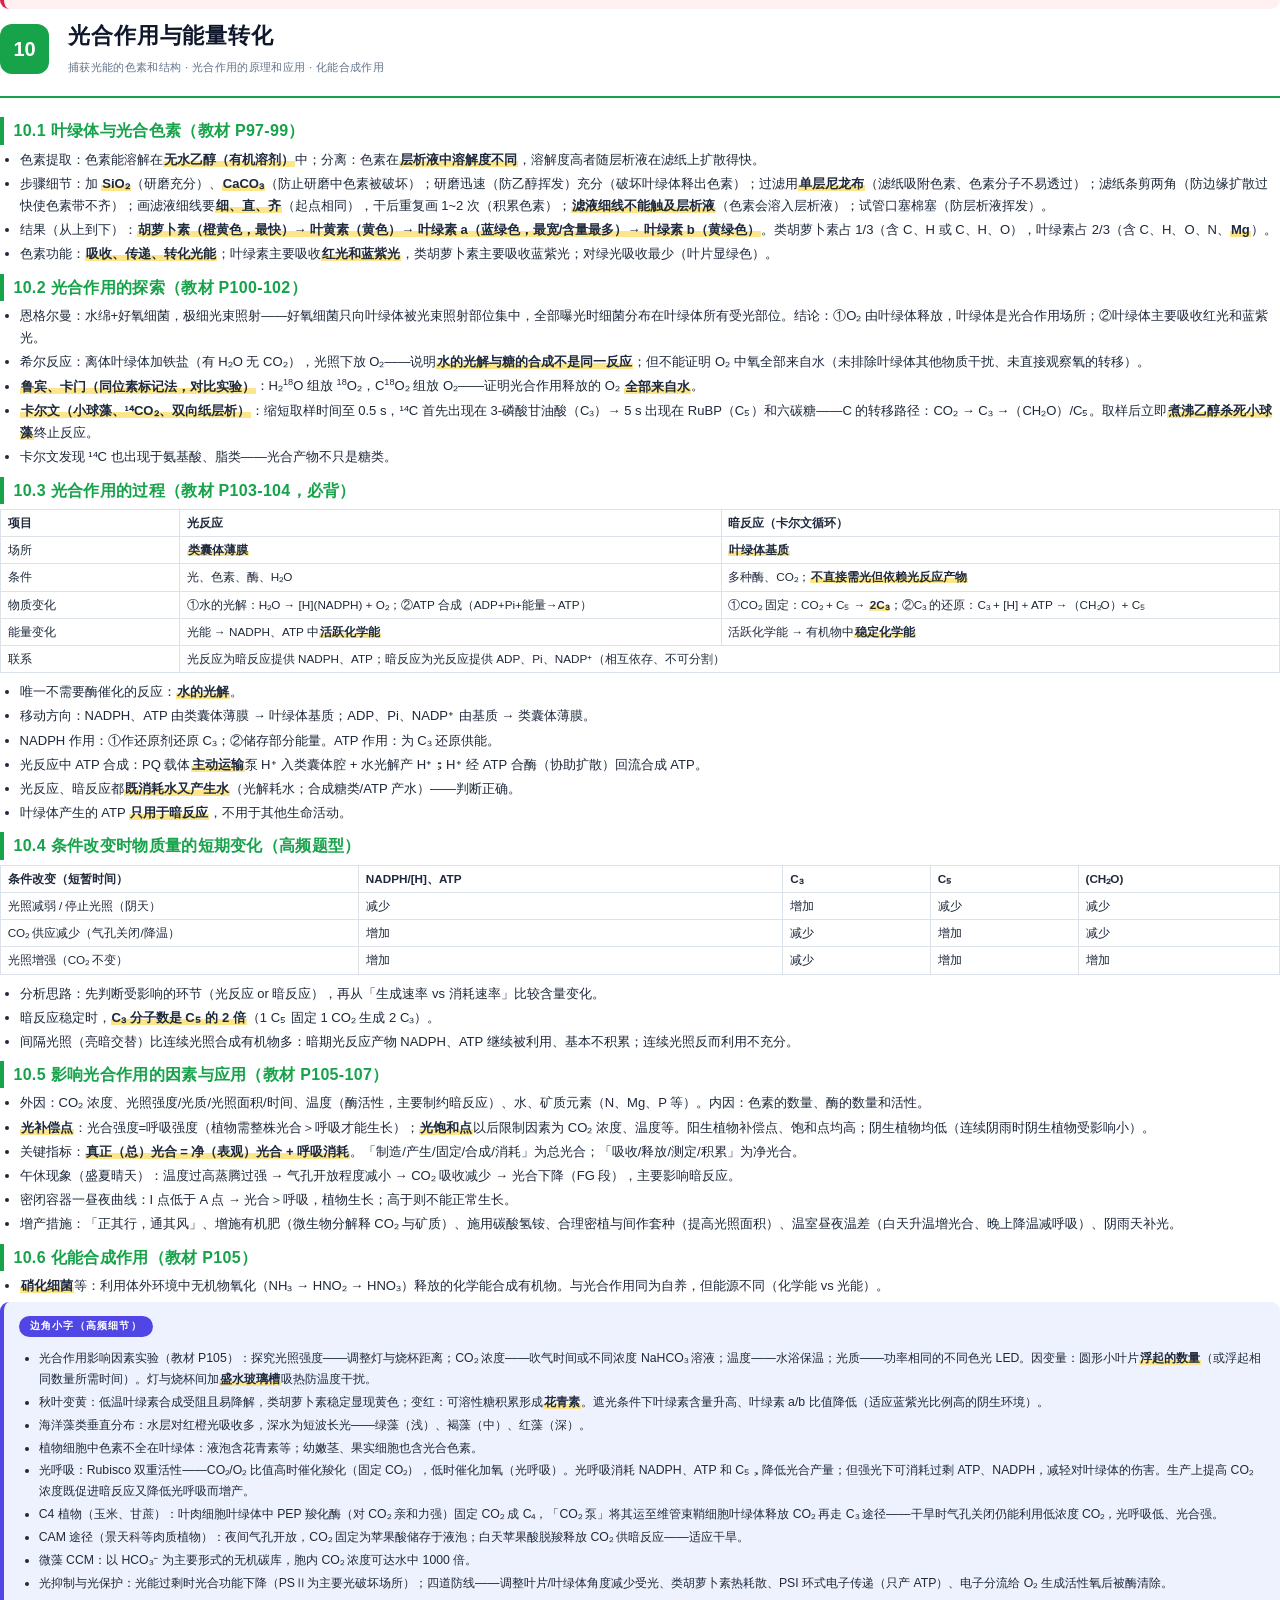
==== commit 9687225c: "全面复查修订：两册共修正 17 处表述与事实问题 必修1：肽链间不能形成肽键、mRNA 传递遗传信息、转氨基作用笔误、 呼吸气体差值表述、ATP/ADP 判断句等 10 处。 必修2：TMV 误写为 " ====
--- a/notes.html
+++ b/notes.html
@@ -173,7 +173,7 @@
   <h2>1.3 病毒</h2>
   <ul>
     <li>结构：<span class="k">核酸（DNA 或 RNA）+ 蛋白质</span>；无细胞结构，必须<span class="k">寄生在活细胞</span>中才能增殖（培养病毒须用活细胞/活鸡胚，不能用普通培养基）。</li>
-    <li>分类：DNA 病毒（T2 噬菌体、乙肝病毒）；RNA 病毒（HIV、流感病毒、SARS 冠状病毒、新冠病毒）。RNA 病毒遗传物质为单链，<span class="k">结构不稳定、易变异</span>，疫苗研发难度大。</li>
+    <li>分类：DNA 病毒（T2 噬菌体、乙肝病毒）；RNA 病毒（HIV、流感病毒、SARS 冠状病毒、新冠病毒）。RNA 病毒遗传物质一般为单链，<span class="k">结构不稳定、易变异</span>，疫苗研发难度大。</li>
     <li>增殖过程：吸附 → 注入核酸（噬菌体注射式；动物病毒多经膜融合或胞吞）→ 合成核酸与蛋白质 → 组装 → 释放。合成场所利用宿主细胞的核糖体、原料和能量。</li>
   </ul>
 
@@ -365,7 +365,7 @@
   </div>
   <ul>
     <li>蛋白质结构多样性直接原因：氨基酸的<span class="k">种类、数目、排列顺序</span>不同 + 肽链盘曲折叠形成的<span class="k">空间结构</span>千差万别；根本原因：<span class="k">基因（DNA）的多样性</span>。</li>
-    <li>肽链间的连接：二硫键、氢键等（也有少量肽键）；二硫键可存在于肽链内或肽链间。</li>
+    <li>肽链间的连接：二硫键、氢键等（<span class="k">肽链间不能形成肽键</span>）；二硫键可存在于肽链内或肽链间。</li>
   </ul>
 
   <h3>变性与盐析</h3>
@@ -383,7 +383,7 @@
     <tr><td>碱基</td><td>A、T、G、C</td><td>A、U、G、C</td></tr>
     <tr><td>结构</td><td>一般双链，双螺旋</td><td>一般单链</td></tr>
     <tr><td>分布</td><td>细胞核（染色质）、线粒体、叶绿体、拟核、质粒</td><td>细胞核、线粒体、叶绿体、核糖体（rRNA）</td></tr>
-    <tr><td>功能</td><td>绝大多数生物的遗传物质</td><td>mRNA 储存传递信息；tRNA 转运氨基酸；rRNA 构成核糖体；少数 RNA 有催化作用（酶）</td></tr>
+    <tr><td>功能</td><td>绝大多数生物的遗传物质</td><td>mRNA 传递遗传信息；tRNA 转运氨基酸；rRNA 构成核糖体；少数 RNA 有催化作用（酶）</td></tr>
   </table>
   <ul>
     <li>核苷酸 = <span class="k">磷酸 + 五碳糖 + 含氮碱基</span>，连接处：磷酸—酯键连五碳糖。核苷 = 五碳糖 + 碱基（无磷酸）。腺苷 = 腺嘌呤 + 核糖。</li>
@@ -402,7 +402,7 @@
       <li>生物大分子（多糖、蛋白质、核酸）以<span class="k">碳链为基本骨架</span>，由单体（单体→多聚体）连接而成；「碳原子的排列方式和碳链的长短是生物大分子多样性的基础」（教材 P36）。</li>
       <li>DNA 和 RNA 的初步水解产物：核苷酸；彻底水解产物：磷酸 + 五碳糖 + 碱基。</li>
       <li>同一个体不同细胞 DNA 相同（都来自同一受精卵的有丝分裂），RNA 不完全相同（<span class="k">基因的选择性表达</span>）。</li>
-      <li>转录（转氨基）：氨基酸的氨基可转移形成新氨基酸；脱氨基：脱去氨基产生氨，进一步转为尿素排出——含碳部分进入糖代谢供能。</li>
+      <li>转氨基作用：氨基酸的氨基可转移形成新氨基酸；脱氨基：脱去氨基产生氨，进一步转为尿素排出——含碳部分进入糖代谢供能。</li>
       <li>丙氨酸氨基转移酶（ALT）、天冬氨酸氨基转移酶（AST）：肝细胞受损时膜通透性增大，转氨酶入血，血清酶活性升高反映器官状态（教材「问题探讨」）。</li>
       <li>胰岛素 A、B 链由<span class="k">同一个基因</span>编码，先合成前胰岛素原，加工切除 C 肽后形成 A、B 链。</li>
     </ul>
@@ -572,7 +572,7 @@
       <li>溶酶体消化底物三来源：自体吞噬（胞内衰老结构）、吞噬体（有害物质）、胞吞（营养物质）；还有自溶作用——衰老细胞靠溶酶体破裂自我消化。初级溶酶体（仅含酶、无底物）→ 次级溶酶体（酶+底物）。</li>
       <li>高尔基体顺面膜囊接收内质网来物，KDEL 受体回收逃逸的内质网驻留蛋白（低 pH 促进结合）；反面膜囊 pH 低，负责分类包装。</li>
       <li>信号肽假说：分泌蛋白 N 端信号肽引导核糖体附着内质网；蛋白质定位由信号序列（信号肽、线粒体定向肽、核定位信号）决定。</li>
-      <li>分泌蛋白除糖类外还可形成氨基酸、脂类；光合产物同理——卡尔文实验中发现 <sup>14</sup>C 出现于氨基酸和脂类中。</li>
+      <li>¹⁴C 标记追踪发现：光合作用的产物除糖类外，还有氨基酸和脂类（卡尔文实验中 ¹⁴C 出现于氨基酸和脂类中）；同理细胞分泌的产物也不都是蛋白质。</li>
     </ul>
   </div>
 
@@ -581,7 +581,7 @@
       <li>无线粒体一定不能进行有氧呼吸×——好氧细菌（醋酸杆菌等）无线粒体，有氧呼吸酶分布在细胞膜上；蛔虫、哺乳动物成熟红细胞无线粒体，只能无氧呼吸。</li>
       <li>一切生物的蛋白质合成场所都是核糖体√（包括病毒寄生时利用宿主核糖体）。</li>
       <li>细胞以囊泡运输的不都是蛋白质（如脂质、神经递质）；溶酶体内的水解酶在核糖体合成后须经内质网、高尔基体加工。</li>
-      <li>葡萄醛酸/葡萄糖进入线粒体的途径：葡萄糖不进入线粒体（膜上无其载体）；造血干细胞中葡萄糖运输途径止于细胞质基质。</li>
+      <li>葡萄糖不进入线粒体（线粒体膜上无其载体），糖酵解在细胞质基质完成；造血干细胞中葡萄糖运输途径止于细胞质基质。</li>
       <li>神经细胞高度分化不再分裂，核 DNA 不复制，DNA 聚合酶不需要运输入核。</li>
       <li>大肠杆菌（原核）无内质网、高尔基体；人胰岛素基因导入大肠杆菌后表达产物不能由高尔基体分泌。</li>
     </ul>
@@ -741,7 +741,7 @@
       <li>酶能加快反应速率，但不改变平衡点和产率；酶减少产物的说法×。</li>
       <li>「加热与酶促反应机理相同」×——加热给反应物能量，酶降低活化能。</li>
       <li>酶浓度增大反应速率加快，但酶活性不变；底物浓度同理。</li>
-      <li>ADA/APA 首字母：ADP 结构简式 A—P~P；「ATP 与 ADP 相互转化是可逆反应」×。</li>
+      <li>「ATP 与 ADP 相互转化是可逆反应」×——物质可逆、能量与酶不可逆；ADP 结构简式 A—P~P。</li>
       <li>「所有酶都在核糖体上合成」×——RNA 类酶不是；「活细胞都能产生酶」×（哺乳动物成熟红细胞不能）。</li>
       <li>酶的最适 pH 下加少量盐酸，活性下降；若 pH 恢复，活性可部分恢复（未失活时）；过酸过碱则不可恢复。</li>
       <li>低温保存的酶升温后活性恢复，高温处理的酶活性不能恢复。</li>
@@ -750,7 +750,7 @@
 
   <div class="bx exam"><span class="bx-tag">高频考点 · 曲线题</span>
     <ul>
-      <li>图甲（酶活性-pH 曲线）+ 图乙（产物量-时间平台）：pH 改变 → 活性点移动但 D（最终产物量）不变、时间变长；温度降低 → E（速率）不变 D 不变但斜率变缓；底物量增加 → 最终产物量上移（D 上移）。</li>
+      <li>图甲（酶活性-pH 曲线）+ 图乙（产物量-时间平台）：pH 改变 → 活性点移动但 D（最终产物量）不变、时间变长；温度降低 → E（最适温度）不变、D 不变但斜率变缓；底物量增加 → 最终产物量上移（D 上移）。</li>
       <li>瓦堡效应（2020 全国Ⅰ）：癌细胞供氧充足仍主要无氧呼吸，大量吸收葡萄糖；无氧呼吸第二阶段（丙酮酸→乳酸）不产生 ATP。</li>
     </ul>
   </div>
@@ -808,7 +808,7 @@
   <h2>9.5 呼吸方式的判断（高频方法）</h2>
   <ul>
     <li>据产物：产 H₂O → 一定有有氧呼吸；耗 O₂ → 一定有有氧呼吸；无 CO₂ → 一定为产乳酸无氧呼吸（或死亡）。</li>
-    <li>据气体：<span class="k">O₂ 吸收量 = CO₂ 释放量</span> → 只进行有氧呼吸（或同时有产乳酸无氧呼吸）；<span class="k">CO₂ &gt; O₂</span> → 有氧呼吸 + 产酒精无氧呼吸（差值为无氧呼吸 CO₂ 的一半即酒精量相关）；只无 CO₂ 无 O₂ → 产乳酸无氧呼吸（未死）。</li>
+    <li>据气体：<span class="k">O₂ 吸收量 = CO₂ 释放量</span> → 只进行有氧呼吸（或同时有产乳酸无氧呼吸）；<span class="k">CO₂ &gt; O₂</span> → 有氧呼吸 + 产酒精无氧呼吸（差值 = 无氧呼吸释放的 CO₂，差值的一半 = 酒精量）；只无 CO₂ 无 O₂ → 产乳酸无氧呼吸（未死）。</li>
     <li>液滴移动法（装置一 NaOH 吸收 CO₂：左移距离 = 有氧呼吸耗 O₂ 量；装置二清水对照：左移 = 耗 O₂ − 放 CO₂，右移 = 放 CO₂ − 耗 O₂）。设死种子（等量灭活）对照排除气压温度物理因素；装置需<span class="k">遮光</span>（绿色材料）；种子需消毒、灭菌。</li>
     <li>底物为脂肪时：耗 O₂ &gt; 释放 CO₂（脂肪 H 多 O 少）。</li>
   </ul>
@@ -1057,7 +1057,7 @@
     <li><span class="k">自由基学说</span>：异常活泼的带电分子或基团攻击磷脂（破坏生物膜）、DNA（基因突变）、蛋白质（活性下降）→ 细胞衰老。</li>
     <li><span class="k">端粒学说</span>：端粒是染色体两端<span class="k">特殊序列的 DNA-蛋白质复合体</span>；细胞每分裂一次端粒缩短一截，内侧正常 DNA 序列受损 → 细胞活动异常。端粒酶（含 RNA 模板的逆转录酶）可补添端粒（生殖细胞、癌细胞中活跃）。</li>
     <li>个体衰老与细胞衰老的关系：单细胞生物——细胞衰老=个体衰老；多细胞生物——个体衰老=<span class="k">细胞普遍衰老的过程</span>，但年轻个体也有衰老细胞，衰老个体也有新生细胞（造血干细胞）。</li>
-    <li>正常细胞衰老有利于机体<span class="k">自我更新</span>；延缓衰老：高营养饮食、多运动、多用脑、不吸烟、心情愉悦。</li>
+    <li>正常细胞衰老有利于机体<span class="k">自我更新</span>；延缓衰老：合理营养、多运动、多用脑、不吸烟、心情愉悦。</li>
   </ul>
 
   <h2>12.4 细胞的死亡（教材 P125-127）</h2>
